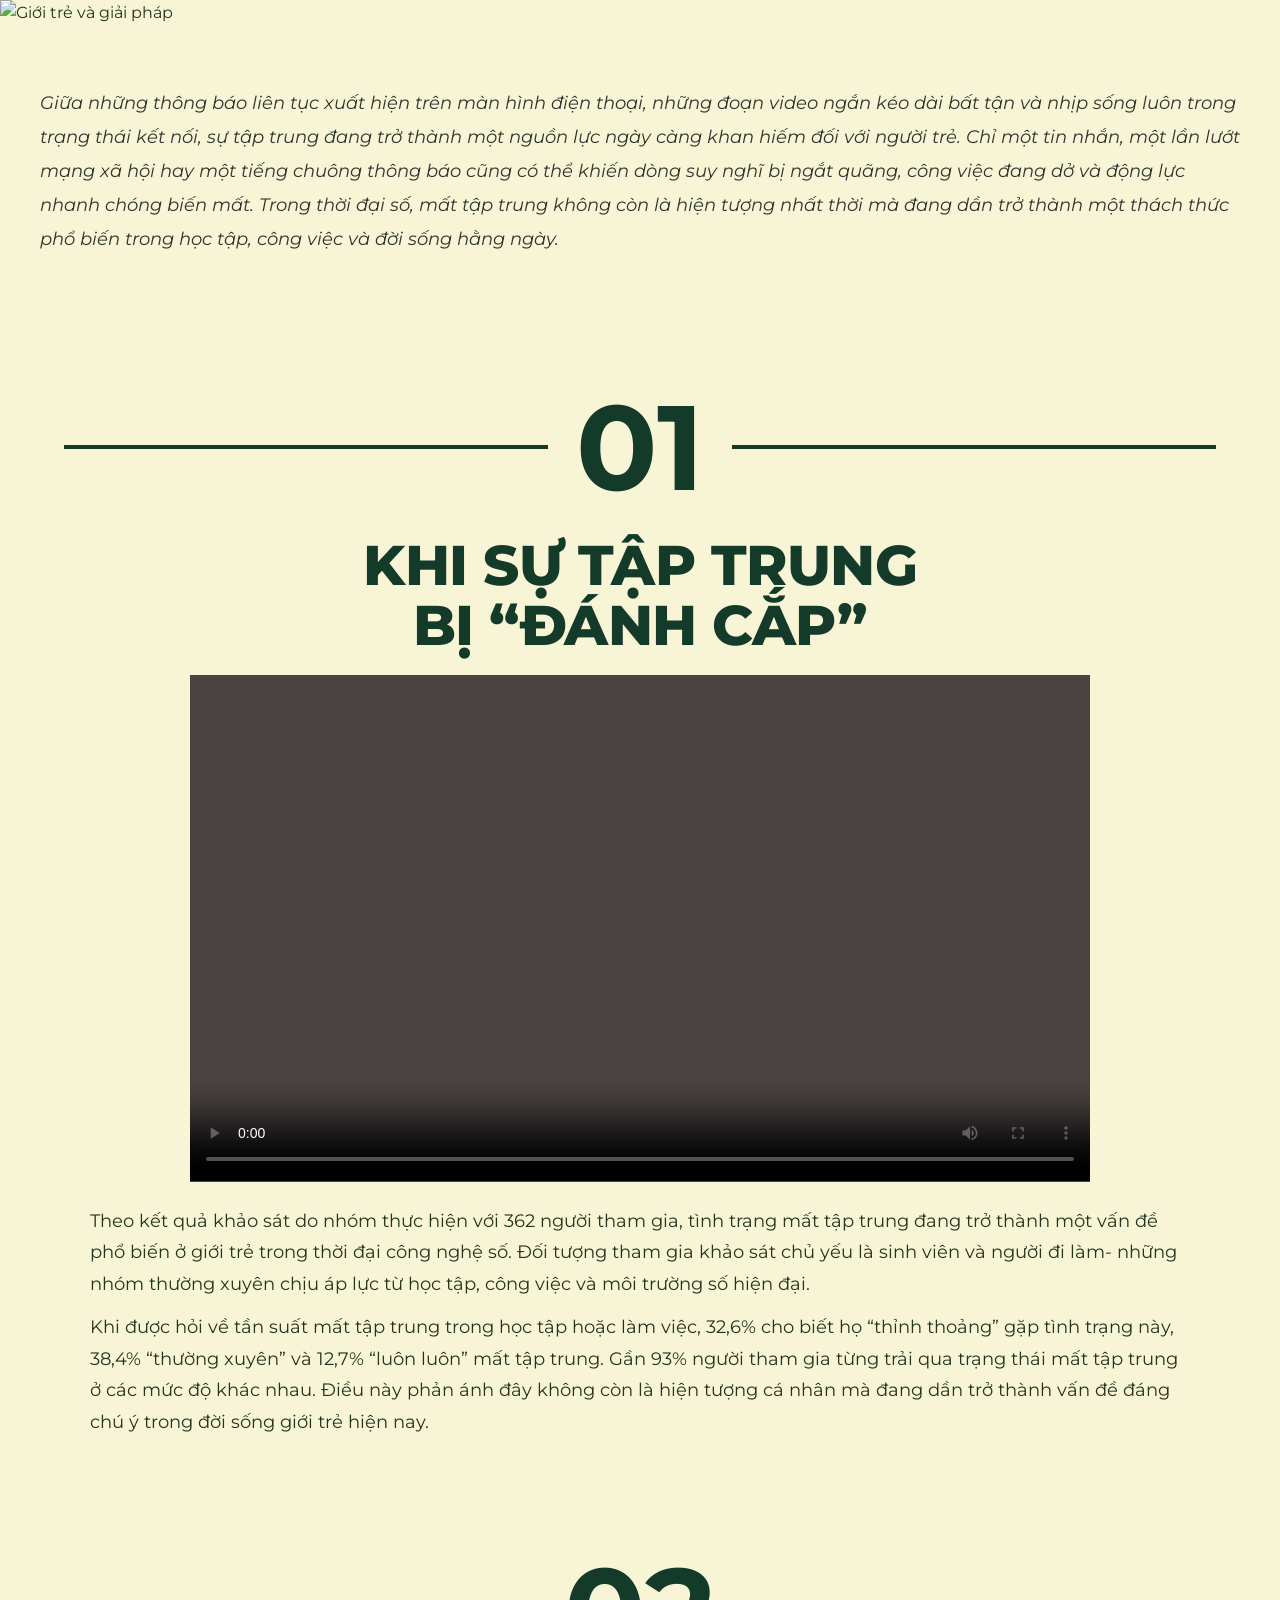
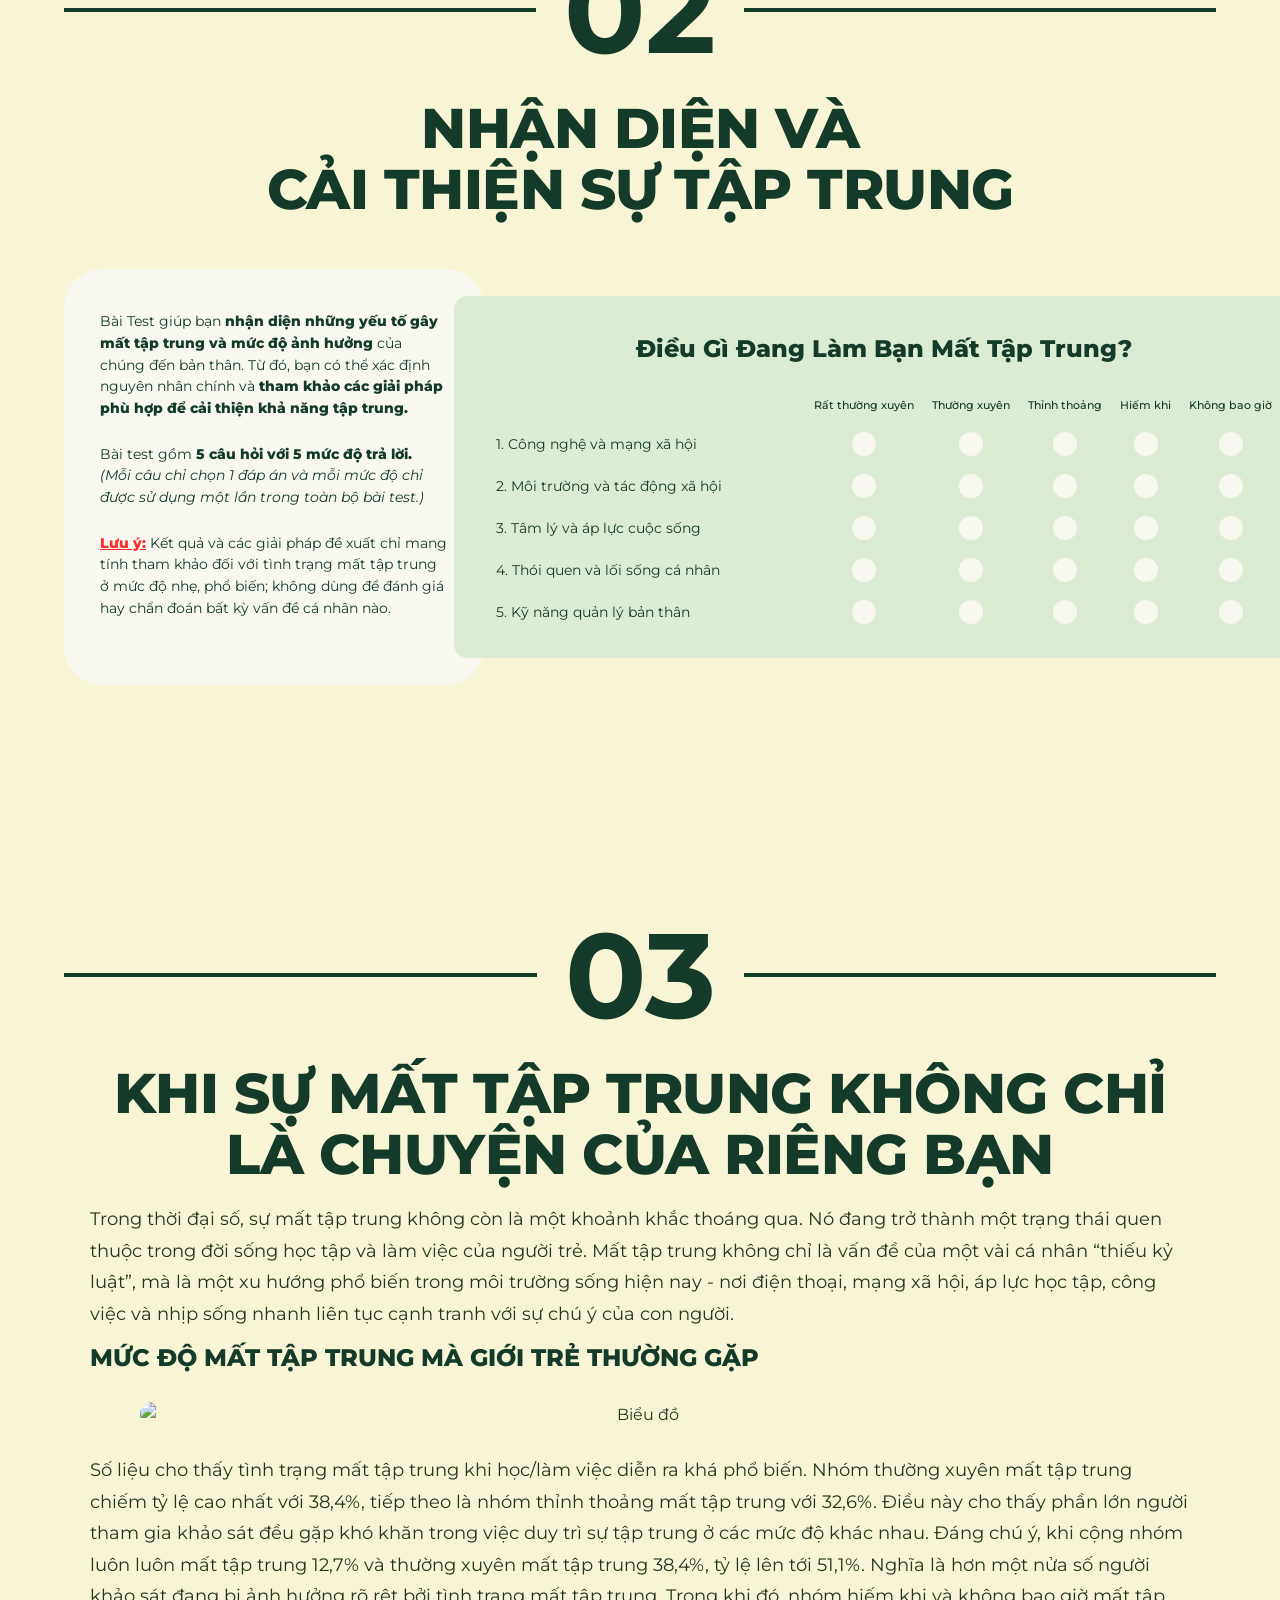
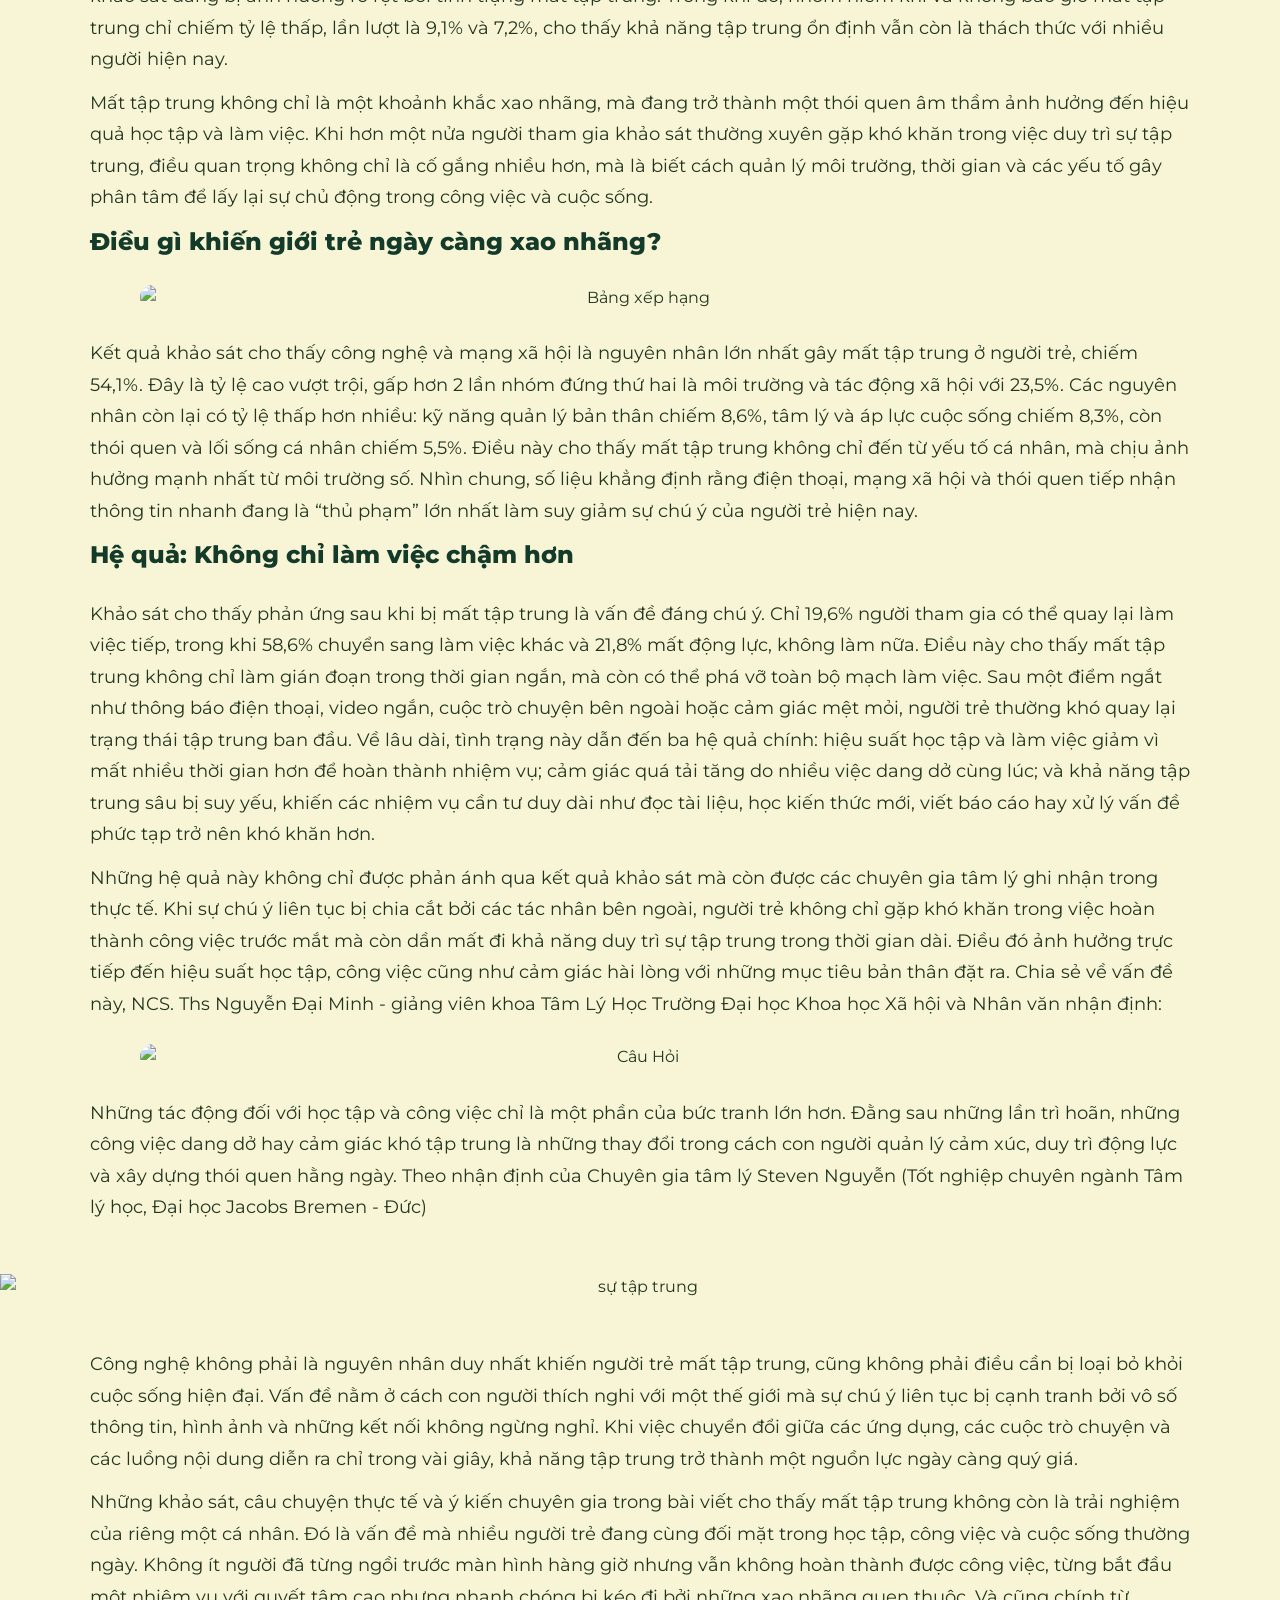
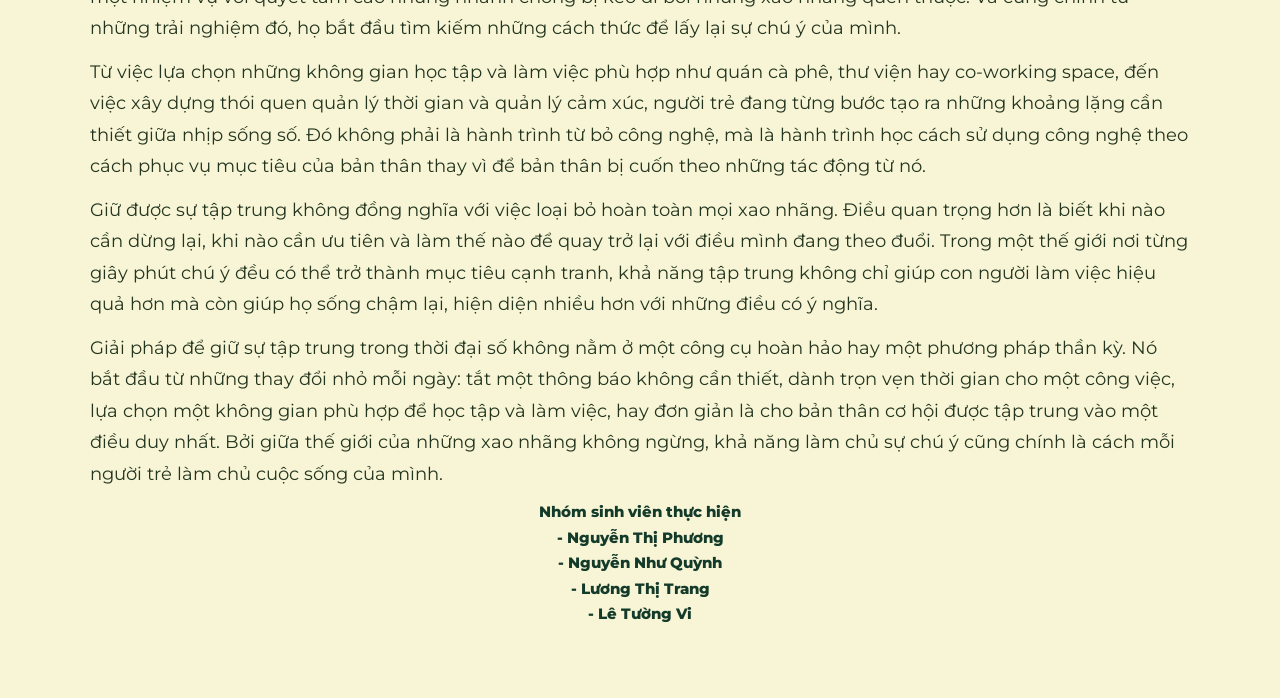
==== src/index.html @ 0516d436 "edit page" ====
<!DOCTYPE html>
<html lang="vi">

<head>
    <meta charset="UTF-8" />
    <meta name="viewport" content="width=device-width, initial-scale=1.0" />
    <link rel="stylesheet" href="./home.css" />
    <script src="./home.js" defer></script>

</head>

<body>

    <main class="home">

        <!-- Banner -->
        <section class="hero">
            <img src="https://res.cloudinary.com/dkmudlfal/image/upload/v1780996494/image_13_p1rx03.png"
                alt="Giới trẻ và giải pháp">
        </section>
        <section class="intro-text">
            <div class="intro-container">
                <p>
                    Giữa những thông báo liên tục xuất hiện trên màn hình điện thoại, những đoạn video ngắn kéo dài bất
                    tận
                    và nhịp sống luôn trong trạng thái kết nối, sự tập trung đang trở thành một nguồn lực ngày càng khan
                    hiếm đối với người trẻ. Chỉ một tin nhắn, một lần lướt mạng xã hội hay một tiếng chuông thông báo
                    cũng
                    có thể khiến dòng suy nghĩ bị ngắt quãng, công việc đang dở và động lực nhanh chóng biến mất. Trong
                    thời đại số, mất tập trung không còn là hiện tượng nhất thời mà đang dần trở thành một thách thức
                    phổ
                    biến trong học tập, công việc và đời sống hằng ngày.
                </p>
            </div>
        </section>
        <!-- Section 01 -->
        <section class="section">
            <div class="section-header">
                <span></span>
                <div class="section-number">01</div>
                <span></span>
            </div>
            <h2>KHI SỰ TẬP TRUNG <br>BỊ “ĐÁNH CẮP”</h2>

            <div class="video-box">
                <video controls poster="../assets/image/video-cover.png">
                    <source src="https://res.cloudinary.com/dkmudlfal/video/upload/0606_iixbk6.mp4" type="video/mp4">
                    Trình duyệt của bạn không hỗ trợ video.
                </video>
            </div>

            <p class="text">
                Theo kết quả khảo sát do nhóm thực hiện với 362 người tham gia, tình trạng mất tập trung đang trở thành
                một vấn đề phổ biến ở giới trẻ trong thời đại công nghệ số. Đối tượng tham gia khảo sát chủ yếu là sinh
                viên và người đi làm- những nhóm thường xuyên chịu áp lực từ học tập, công việc và môi trường số hiện
                đại.



            </p>

            <p class="text">
                Khi được hỏi về tần suất mất tập trung trong học tập hoặc làm việc, 32,6% cho biết họ “thỉnh thoảng” gặp
                tình trạng này, 38,4% “thường xuyên” và 12,7% “luôn luôn” mất tập trung. Gần 93% người tham gia từng
                trải qua trạng thái mất tập trung ở các mức độ khác nhau. Điều này phản ánh đây không còn là hiện tượng
                cá nhân mà đang dần trở thành vấn đề đáng chú ý trong đời sống giới trẻ hiện nay.
            </p>
        </section>

        <!-- Section 02 -->
        <section class="section section-test">
            <div class="section-header">
                <span></span>
                <div class="section-number">02</div>
                <span></span>
            </div>

            <h2>NHẬN DIỆN VÀ <br>CẢI THIỆN SỰ TẬP TRUNG</h2>

            <div class="test-wrap">
                <div class="test-info">
                    <div class="test-info-inner">
                        <p>
                            Bài Test giúp bạn <strong>nhận diện những yếu tố gây mất tập trung và mức độ ảnh
                                hưởng</strong>
                            của chúng đến bản thân. Từ đó, bạn có thể xác định nguyên nhân chính và
                            <strong>tham khảo các giải pháp phù hợp để cải thiện khả năng tập trung.</strong>
                        </p>

                        <p>
                            Bài test gồm <strong>5 câu hỏi với 5 mức độ trả lời.</strong><br>
                            <em>(Mỗi câu chỉ chọn 1 đáp án và mỗi mức độ chỉ được sử dụng một lần trong toàn bộ bài
                                test.)</em>
                        </p>

                        <p class="note-text">
                            <strong>Lưu ý:</strong> Kết quả và các giải pháp đề xuất chỉ mang tính tham khảo đối với
                            tình trạng mất tập trung ở mức độ nhẹ, phổ biến; không dùng để đánh giá hay chẩn đoán bất kỳ
                            vấn đề cá nhân nào.
                        </p>
                    </div>
                </div>

                <div class="test-form">
                    <h3>Điều Gì Đang Làm Bạn Mất Tập Trung?</h3>

                    <div class="survey-grid">
                        <div></div>

                        <div>Rất thường xuyên</div>
                        <div>Thường xuyên</div>
                        <div>Thỉnh thoảng</div>
                        <div>Hiếm khi</div>
                        <div>Không bao giờ</div>

                        <!-- 1 -->
                        <div class="question">1. Công nghệ và mạng xã hội</div>
                        <label><input type="radio" name="q1" value="very" data-factor="tech"></label>
                        <label><input type="radio" name="q1" value="often" data-factor="tech"></label>
                        <label><input type="radio" name="q1" value="sometimes" data-factor="tech"></label>
                        <label><input type="radio" name="q1" value="rarely" data-factor="tech"></label>
                        <label><input type="radio" name="q1" value="never" data-factor="tech"></label>

                        <!-- 2 -->
                        <div class="question">2. Môi trường và tác động xã hội</div>
                        <label><input type="radio" name="q2" value="very" data-factor="social"></label>
                        <label><input type="radio" name="q2" value="often" data-factor="social"></label>
                        <label><input type="radio" name="q2" value="sometimes" data-factor="social"></label>
                        <label><input type="radio" name="q2" value="rarely" data-factor="social"></label>
                        <label><input type="radio" name="q2" value="never" data-factor="social"></label>

                        <!-- 3 -->
                        <div class="question">3. Tâm lý và áp lực cuộc sống</div>
                        <label><input type="radio" name="q3" value="very" data-factor="pressure"></label>
                        <label><input type="radio" name="q3" value="often" data-factor="pressure"></label>
                        <label><input type="radio" name="q3" value="sometimes" data-factor="pressure"></label>
                        <label><input type="radio" name="q3" value="rarely" data-factor="pressure"></label>
                        <label><input type="radio" name="q3" value="never" data-factor="pressure"></label>

                        <!-- 4 -->
                        <div class="question">4. Thói quen và lối sống cá nhân</div>
                        <label><input type="radio" name="q4" value="very" data-factor="habit"></label>
                        <label><input type="radio" name="q4" value="often" data-factor="habit"></label>
                        <label><input type="radio" name="q4" value="sometimes" data-factor="habit"></label>
                        <label><input type="radio" name="q4" value="rarely" data-factor="habit"></label>
                        <label><input type="radio" name="q4" value="never" data-factor="habit"></label>

                        <!-- 5 -->
                        <div class="question">5. Kỹ năng quản lý bản thân</div>
                        <label><input type="radio" name="q5" value="very" data-factor="skill"></label>
                        <label><input type="radio" name="q5" value="often" data-factor="skill"></label>
                        <label><input type="radio" name="q5" value="sometimes" data-factor="skill"></label>
                        <label><input type="radio" name="q5" value="rarely" data-factor="skill"></label>
                        <label><input type="radio" name="q5" value="never" data-factor="skill"></label>
                    </div>
                </div>
            </div>

            <!-- KẾT QUẢ PHẢI NẰM NGOÀI test-wrap -->
            <div id="survey-result" class="survey-result">

                <div id="result-list"></div>

                <button id="show-solution-btn" class="solution-btn">
                    Xem giải pháp phù hợp
                </button>

            </div>
            <div id="solution-content" class="solution-content"></div>
            <div class="audio-card"></div>
        </section>

        <!-- Section 03 -->
        <section class="section">
            <div class="section-header">
                <span></span>
                <div class="section-number">03</div>
                <span></span>
            </div>

            <h2>KHI SỰ MẤT TẬP TRUNG KHÔNG CHỈ LÀ CHUYỆN CỦA RIÊNG BẠN</h2>
            <p class="text">
                Trong thời đại số, sự mất tập trung không còn là một khoảnh khắc thoáng qua. Nó đang trở thành một trạng
                thái quen thuộc trong đời sống học tập và làm việc của người trẻ.
                Mất tập trung không chỉ là vấn đề của một vài cá nhân “thiếu kỷ luật”, mà là một xu hướng phổ biến trong
                môi trường sống hiện nay - nơi điện thoại, mạng xã hội, áp lực học tập, công việc và nhịp sống nhanh
                liên tục cạnh tranh với sự chú ý của con người.

            </p>
            <h3 class="sub-title">
                MỨC ĐỘ MẤT TẬP TRUNG MÀ GIỚI TRẺ THƯỜNG GẶP
            </h3>
            <img class="content-img"
                src="https://res.cloudinary.com/dkmudlfal/image/upload/v1780996762/ChatGPT_Image_Jun_7_2026_11_33_10_PM_1_ej50fa.png"
                alt="Biểu đồ">

            <p class="text">
                Số liệu cho thấy tình trạng mất tập trung khi học/làm việc diễn ra khá phổ biến. Nhóm thường xuyên mất
                tập trung chiếm tỷ lệ cao nhất với 38,4%, tiếp theo là nhóm thỉnh thoảng mất tập trung với 32,6%. Điều
                này cho thấy phần lớn người tham gia khảo sát đều gặp khó khăn trong việc duy trì sự tập trung ở các mức
                độ khác nhau.
                Đáng chú ý, khi cộng nhóm luôn luôn mất tập trung 12,7% và thường xuyên mất tập trung 38,4%, tỷ lệ lên
                tới 51,1%. Nghĩa là hơn một nửa số người khảo sát đang bị ảnh hưởng rõ rệt bởi tình trạng mất tập trung.
                Trong khi đó, nhóm hiếm khi và không bao giờ mất tập trung chỉ chiếm tỷ lệ thấp, lần lượt là 9,1% và
                7,2%, cho thấy khả năng tập trung ổn định vẫn còn là thách thức với nhiều người hiện nay.
            </p>
            <p class="text">
                Mất tập trung không chỉ là một khoảnh khắc xao nhãng, mà đang trở thành một thói quen âm thầm ảnh hưởng
                đến hiệu quả học tập và làm việc. Khi hơn một nửa người tham gia khảo sát thường xuyên gặp khó khăn
                trong việc duy trì sự tập trung, điều quan trọng không chỉ là cố gắng nhiều hơn, mà là biết cách quản lý
                môi trường, thời gian và các yếu tố gây phân tâm để lấy lại sự chủ động trong công việc và cuộc sống.
            </p>
            <h3 class="sub-title">
                Điều gì khiến giới trẻ ngày càng xao nhãng?
            </h3>
            <img class="content-img"
                src="https://res.cloudinary.com/dkmudlfal/image/upload/v1780996710/ChatGPT_Image_Jun_7_2026_06_25_33_PM_1_gejcpe.png"
                alt="Bảng xếp hạng">

            <p class="text">
                Kết quả khảo sát cho thấy công nghệ và mạng xã hội là nguyên nhân lớn nhất gây mất tập trung ở người
                trẻ, chiếm 54,1%. Đây là tỷ lệ cao vượt trội, gấp hơn 2 lần nhóm đứng thứ hai là môi trường và tác động
                xã hội với 23,5%. Các nguyên nhân còn lại có tỷ lệ thấp hơn nhiều: kỹ năng quản lý bản thân chiếm 8,6%,
                tâm lý và áp lực cuộc sống chiếm 8,3%, còn thói quen và lối sống cá nhân chiếm 5,5%. Điều này cho thấy
                mất tập trung không chỉ đến từ yếu tố cá nhân, mà chịu ảnh hưởng mạnh nhất từ môi trường số.

                Nhìn chung, số liệu khẳng định rằng điện thoại, mạng xã hội và thói quen tiếp nhận thông tin nhanh đang
                là “thủ phạm” lớn nhất làm suy giảm sự chú ý của người trẻ hiện nay.
            </p>
            <h3 class="sub-title">
                Hệ quả: Không chỉ làm việc chậm hơn
            </h3>
            <p class="text">
                Khảo sát cho thấy phản ứng sau khi bị mất tập trung là vấn đề đáng chú ý. Chỉ 19,6% người tham gia có
                thể quay lại làm việc tiếp, trong khi 58,6% chuyển sang làm việc khác và 21,8% mất động lực, không làm
                nữa.
                Điều này cho thấy mất tập trung không chỉ làm gián đoạn trong thời gian ngắn, mà còn có thể phá vỡ toàn
                bộ mạch làm việc. Sau một điểm ngắt như thông báo điện thoại, video ngắn, cuộc trò chuyện bên ngoài hoặc
                cảm giác mệt mỏi, người trẻ thường khó quay lại trạng thái tập trung ban đầu.

                Về lâu dài, tình trạng này dẫn đến ba hệ quả chính: hiệu suất học tập và làm việc giảm vì mất nhiều thời
                gian hơn để hoàn thành nhiệm vụ; cảm giác quá tải tăng do nhiều việc dang dở cùng lúc; và khả năng tập
                trung sâu bị suy yếu, khiến các nhiệm vụ cần tư duy dài như đọc tài liệu, học kiến thức mới, viết báo
                cáo hay xử lý vấn đề phức tạp trở nên khó khăn hơn.
            </p>
            <p class="text">
                Những hệ quả này không chỉ được phản ánh qua kết quả khảo sát mà còn được các chuyên gia tâm lý ghi nhận
                trong thực tế. Khi sự chú ý liên tục bị chia cắt bởi các tác nhân bên ngoài, người trẻ không chỉ gặp khó
                khăn trong việc hoàn thành công việc trước mắt mà còn dần mất đi khả năng duy trì sự tập trung trong
                thời gian dài. Điều đó ảnh hưởng trực tiếp đến hiệu suất học tập, công việc cũng như cảm giác hài lòng
                với những mục tiêu bản thân đặt ra. Chia sẻ về vấn đề này, NCS. Ths Nguyễn Đại Minh - giảng viên khoa
                Tâm Lý Học Trường Đại học Khoa học Xã hội và Nhân văn nhận định:
            </p>
            <img class="content-img"
                src="https://res.cloudinary.com/dkmudlfal/image/upload/v1781256170/mega_1_-Photoroom_1_gyzirg.png"
                alt="Câu Hỏi">
            <p class="text">
                Những tác động đối với học tập và công việc chỉ là một phần của bức tranh lớn hơn. Đằng sau những lần
                trì hoãn, những công việc dang dở hay cảm giác khó tập trung là những thay đổi trong cách con người quản
                lý cảm xúc, duy trì động lực và xây dựng thói quen hằng ngày. Theo nhận định của Chuyên gia tâm lý
                Steven Nguyễn (Tốt nghiệp chuyên ngành Tâm lý học, Đại học Jacobs Bremen - Đức)
            </p>
            <img class="focus-image"
                src="https://res.cloudinary.com/dkmudlfal/image/upload/v1781256319/mega_1_ciphwe.png"
                alt="sự tập trung">



            <p class="text">
                Công nghệ không phải là nguyên nhân duy nhất khiến người trẻ mất tập trung, cũng không phải điều cần
                bị loại bỏ khỏi cuộc sống hiện đại. Vấn đề nằm ở cách con người thích nghi với một thế giới mà sự
                chú ý liên tục bị cạnh tranh bởi vô số thông tin, hình ảnh và những kết nối không ngừng nghỉ. Khi
                việc chuyển đổi giữa các ứng dụng, các cuộc trò chuyện và các luồng nội dung diễn ra chỉ trong vài
                giây, khả năng tập trung trở thành một nguồn lực ngày càng quý giá.

            </p>
            <p class="text">


                Những khảo sát, câu chuyện thực tế và ý kiến chuyên gia trong bài viết cho thấy mất tập trung không
                còn là trải nghiệm của riêng một cá nhân. Đó là vấn đề mà nhiều người trẻ đang cùng đối mặt trong
                học tập, công việc và cuộc sống thường ngày. Không ít người đã từng ngồi trước màn hình hàng giờ
                nhưng vẫn không hoàn thành được công việc, từng bắt đầu một nhiệm vụ với quyết tâm cao nhưng nhanh
                chóng bị kéo đi bởi những xao nhãng quen thuộc. Và cũng chính từ những trải nghiệm đó, họ bắt đầu
                tìm kiếm những cách thức để lấy lại sự chú ý của mình.


            </p>
            <p class="text">

                Từ việc lựa chọn những không gian học tập và làm việc phù hợp như quán cà phê, thư viện hay
                co-working space, đến việc xây dựng thói quen quản lý thời gian và quản lý cảm xúc, người trẻ đang
                từng bước tạo ra những khoảng lặng cần thiết giữa nhịp sống số. Đó không phải là hành trình từ bỏ
                công nghệ, mà là hành trình học cách sử dụng công nghệ theo cách phục vụ mục tiêu của bản thân thay
                vì để bản thân bị cuốn theo những tác động từ nó.


            </p>
            <p class="text">

                Giữ được sự tập trung không đồng nghĩa với việc loại bỏ hoàn toàn mọi xao nhãng. Điều quan trọng hơn
                là biết khi nào cần dừng lại, khi nào cần ưu tiên và làm thế nào để quay trở lại với điều mình đang
                theo đuổi. Trong một thế giới nơi từng giây phút chú ý đều có thể trở thành mục tiêu cạnh tranh, khả
                năng tập trung không chỉ giúp con người làm việc hiệu quả hơn mà còn giúp họ sống chậm lại, hiện
                diện nhiều hơn với những điều có ý nghĩa.

            </p>
            <p class="text">

                Giải pháp để giữ sự tập trung trong thời đại số không nằm ở một công cụ hoàn hảo hay một phương pháp
                thần kỳ. Nó bắt đầu từ những thay đổi nhỏ mỗi ngày: tắt một thông báo không cần thiết, dành trọn vẹn
                thời gian cho một công việc, lựa chọn một không gian phù hợp để học tập và làm việc, hay đơn giản là
                cho bản thân cơ hội được tập trung vào một điều duy nhất. Bởi giữa thế giới của những xao nhãng
                không ngừng, khả năng làm chủ sự chú ý cũng chính là cách mỗi người trẻ làm chủ cuộc sống của mình.

            </p>
            <div class="author-info">
                <p>
                    Nhóm sinh viên thực hiện
                </p>
                <p>
                    - Nguyễn Thị Phương
                </p>
                <p>
                    - Nguyễn Như Quỳnh
                </p>
                <p>
                    - Lương Thị Trang

                </p>
                <p>
                    - Lê Tường Vi
                </p>
            </div>



        </section>

    </main>

</body>


</html>
---- src/home.css ----
@import url('https://fonts.googleapis.com/css2?family=Montserrat:wght@100;200;300;400;500;600;700;800;900&display=swap');

* {
    margin: 0;
    padding: 0;
    box-sizing: border-box;
    font-family: 'Montserrat', sans-serif;
}

html,
body {
    overflow-x: hidden;
}

img {
    width: 100%;
    display: block;
}

body {
    background: #F5F5F5;
    color: #24351f;
    line-height: 1.6;
}

.home {
    width: 100%;
    min-height: 100vh;
    margin: 0 auto;
    background: #f7f5d6;
}

/* INTRO TEXT */
.intro-text {
    padding: 60px 20px 80px;
}

.intro-container {
    max-width: 1200px;
    margin: 0 auto;
}

.intro-container p {
    font-size: 18px;
    line-height: 1.9;
    font-style: italic;
    font-weight: 400;
    color: #2f352f;
    text-align: left;
}

/* HERO */
.hero,
.hero img {
    width: 100%;
}

.hero img {
    height: auto;
    object-fit: contain;
}

/* SECTION */
.section {
    width: 100%;
    padding: 32px 20px;
    text-align: center;
}

.section-header {
    display: flex;
    align-items: center;
    gap: 16px;
    margin-bottom: 24px;
}

.section-header span {
    flex: 1;
    height: 3px;
    background: #143A2A;
}

.section-number {
    flex-shrink: 0;
    font-size: 80px;
    line-height: 1;
    font-weight: 700;
    color: #143A2A;
}

.section h2 {
    font-size: 36px;
    line-height: 1.15;
    font-weight: 800;
    text-transform: uppercase;
    margin-bottom: 18px;
    color: #143A2A;
}

/* SUB TITLE */
.sub-title {
    max-width: 1100px;
    margin: 0 auto 22px;
    font-size: 40px;
    font-weight: 800;
    line-height: 1.3;
    color: #143A2A;
    text-align: left;
}

.image-placeholder {
    width: 100%;
    height: 220px;
    background: #4a4343;
    margin: 0 auto 20px;
}

.text {
    font-size: 15px;
    line-height: 1.75;
    text-align: left;
    margin-bottom: 12px;
}

.content-img {
    width: 100%;
    max-width: 1000px;
    margin: 24px auto 28px;
    display: block;
    border-radius: 16px;
}

/* VIDEO */
.video-box {
    width: 100%;
    max-width: 900px;
    margin: 0 auto 24px;
    background: #4a4343;
}

.video-box video {
    width: 100%;
    aspect-ratio: 16 / 9;
    object-fit: cover;
    display: block;
}
.video-cafe {
    width: 100%;
    max-width: 900px;
    margin: 0 auto 24px;
    background: #4a4343;
}

.video-cafe video {
    width: 100%;
    aspect-ratio: 16 / 9;
    object-fit: cover;
    display: block;
}

/* FOCUS IMAGE */
.focus-image {
    display: block;
    width: 100%;
    height: auto;
    border-radius: 0;
}

/* TEST SECTION */
.section-test {
    overflow: hidden;
}

.test-wrap {
    max-width: 1280px;
    margin: 50px auto 0;
    display: grid;
    grid-template-columns: 420px 1fr;
    gap: 0;
    align-items: center;
}

.test-info {
    min-height: 390px;
    background: #f8f8f1;
    border-radius: 38px;
    padding: 42px 36px;
    text-align: left;
    position: relative;
    z-index: 1;
}

.test-info-inner {
    width: 100%;
}

.test-info p {
    font-size: 14px;
    line-height: 1.55;
    margin-bottom: 24px;
    color: #143A2A;
}

.test-info strong {
    font-weight: 800;
}

.test-info em {
    font-style: italic;
}

.note-text strong {
    color: #ff2b2b;
    text-decoration: underline;
}

.test-form {
    min-height: 330px;
    background: #dcebd4;
    border-radius: 14px;
    padding: 34px 42px;
    color: #143A2A;
    margin-left: -30px;
    position: relative;
    z-index: 2;
}

.test-form h3 {
    font-size: 24px;
    font-weight: 800;
    text-align: center;
    margin-bottom: 28px;
    color: #143A2A;
}

.survey-grid {
    display: grid;
    grid-template-columns: 300px repeat(5, 1fr);
    column-gap: 18px;
    row-gap: 18px;
    align-items: center;
}

.survey-grid>div:not(.question) {
    text-align: center;
    font-size: 11px;
    font-weight: 500;
    white-space: nowrap;
    color: #143A2A;
}

.survey-grid .question {
    font-size: 14px;
    text-align: left;
    white-space: nowrap;
    color: #143A2A;
}

.survey-grid label {
    display: flex;
    justify-content: center;
    align-items: center;
}

.survey-grid input[type="radio"] {
    appearance: none;
    width: 24px;
    height: 24px;
    border-radius: 50%;
    background: #f8f8f1;
    border: 2px solid #f8f8f1;
    cursor: pointer;
}

.survey-grid input[type="radio"]:checked {
    background: #143A2A;
    border-color: #143A2A;
    box-shadow: inset 0 0 0 6px #f8f8f1;
}

.survey-table {
    display: none;
}
/* kết quả - giải pháp */

.survey-result {
    display: none;
    max-width: 1100px;
    margin: 30px auto 0;

    /* background: #f8f8f1; */
    border-radius: 22px;

    padding: 28px 34px;
    padding-bottom: 120px; /* chừa chỗ cho nút (tăng để phù hợp kích thước mới) */

    position: relative;

    color: #143A2A;
    text-align: left;
}

#result-list {
    display: flex;
    flex-direction: column;
    gap: 12px;
}

.result-item {
    padding: 16px 20px;

    background: #ffffff;
    border-left: 5px solid #143A2A;

    border-radius: 12px;

    font-size: 18px;
    line-height: 1.8;
    color: #143A2A;
}

.solution-btn {
    display: none;

    position: absolute;
    left: 50%;
    bottom: 24px;
    transform: translateX(-50%);

    padding: 18px 36px;

    background: #143A2A;
    color: #fff;

    border: none;
    border-radius: 999px;

    font-size: 25px;
    font-weight: 800;

    cursor: pointer;
    transition: all 0.18s ease;
}

.solution-btn:hover {
    background: #1d4d38;
    transform: translateX(-50%) translateY(-2px);
}

.method-options {
    margin-top: 40px;
    padding-top: 24px;
    border-top: 1px dashed rgba(20, 58, 42, 0.25);
}

.method-options h4 {
    margin-bottom: 18px;
    font-size: 20px;
    font-weight: 800;
    color: #143A2A;
}

.method-options-list {
    display: flex;
    flex-wrap: wrap;
    gap: 12px;
}

.method-option-btn {
    padding: 12px 24px;
    border: 2px solid #143A2A;
    background: #fff;
    color: #143A2A;
    border-radius: 999px;
    font-size: 14px;
    font-weight: 700;
    cursor: pointer;
    transition: all 0.2s ease;
}

.method-option-btn:hover {
    background: #143A2A;
    color: #fff;
    transform: translateY(-2px);
}

/* Nút xem phương pháp khác */
.more-solutions-btn,
.back-solution-btn {
    display: block;
    margin-top: 32px;
    margin-left: auto;
    margin-right: auto;
    padding: 14px 28px;
    background: #143A2A;
    color: #fff;
    border: none;
    border-radius: 999px;
    font-size: 15px;
    font-weight: 700;
    cursor: pointer;
    transition: all 0.2s ease;
}

.more-solutions-btn:hover,
.back-solution-btn:hover {
    background: #1d4d38;
    transform: translateY(-2px);
}

.method-options {
    margin-top: 40px;
    text-align: center;
}

.method-options h4 {
    margin-bottom: 22px;
    font-size: 20px;
    font-weight: 800;
    color: #143A2A;
}

.method-options-list {
    display: flex;
    flex-wrap: wrap;
    justify-content: center;
    gap: 14px;
}

.method-option-btn {
    padding: 12px 24px;
    background: #fff;
    color: #143A2A;
    border: 2px solid #143A2A;
    border-radius: 999px;
    font-size: 15px;
    font-weight: 700;
    cursor: pointer;
    transition: all 0.2s ease;
}

.method-option-btn:hover {
    background: #143A2A;
    color: #fff;
    transform: translateY(-2px);
}

/* css giải pháp */
/* GIẢI PHÁP */

.solution-content {
    display: none;

    max-width: 1100px;
    margin: 24px auto 0;

    padding: 34px;

    /* background: #dcebd4; */
    border-radius: 24px;

    text-align: left;
    color: #143A2A;

    /* box-shadow: 0 8px 20px rgba(0,0,0,.08); */
}

.solution-content.show {
    display: block;
}

.solution-content h3 {
    font-size: 30px;
    font-weight: 800;
    line-height: 1.3;
    margin-bottom: 24px;
    color: #143A2A;
}

.solution-content p {
    font-size: 18px;
    line-height: 1.9;
    margin-bottom: 20px;
}

.solution-content blockquote {
    margin-top: 24px;
    padding: 24px 28px;

    background: #f8f8f1;
    border-left: 6px solid #143A2A;
    border-radius: 14px;

    font-size: 18px;
    line-height: 1.9;
    font-style: italic;
}

.solution-content strong {
    font-weight: 800;
}
/* audio card */
.audio-card {
    max-width: 520px;
    margin: 30px auto;
    padding: 40px 24px 30px;

    background: #f7f5d6;
    border-radius: 12px;

    position: relative;
    display: flex;
    align-items: center;
    justify-content: center;
    gap: 16px;

    cursor: pointer;
    transition: 0.3s;
}

.audio-card:hover {
    transform: translateY(-3px);
}

.audio-card audio {
    display: none;
}

.audio-toggle-btn {
    width: 44px;
    height: 44px;
    border-radius: 50%;
    border: none;
    background: #000;
    color: #fff;
    display: flex;
    align-items: center;
    justify-content: center;
    cursor: pointer;
    font-size: 16px;
    line-height: 1;
    padding: 0;
}

.audio-toggle-btn:hover {
    opacity: 0.9;
}

.audio-toggle-btn:focus {
    outline: 2px solid rgba(0,0,0,0.15);
}
.tile-void {
    text-align: center;
    font-size: 18px;
}

.audio-wave {
    height: 90px;

    display: flex;
    justify-content: center;
    align-items: center;
    gap: 8px;

    margin-bottom: 22px;
}

.audio-wave span {
    width: 7px;
    background: #000;
    border-radius: 999px;
    display: block;
    transform-origin: center;
}

.audio-wave span:nth-child(1) { height: 30px; }
.audio-wave span:nth-child(2) { height: 55px; }
.audio-wave span:nth-child(3) { height: 80px; }
.audio-wave span:nth-child(4) { height: 45px; }
.audio-wave span:nth-child(5) { height: 70px; }
.audio-wave span:nth-child(6) { height: 35px; }
.audio-wave span:nth-child(7) { height: 75px; }
.audio-wave span:nth-child(8) { height: 48px; }
.audio-wave span:nth-child(9) { height: 62px; }
.audio-wave span:nth-child(10) { height: 38px; }

.audio-card p {
    font-size: 22px;
    line-height: 1.35;
    font-weight: 800;
    color: #000;
    margin-bottom: 0;
}

.audio-card.playing .audio-wave span {
    animation: wave 0.8s infinite ease-in-out;
}

.audio-card.playing .audio-wave span:nth-child(2) { animation-delay: .1s; }
.audio-card.playing .audio-wave span:nth-child(3) { animation-delay: .2s; }
.audio-card.playing .audio-wave span:nth-child(4) { animation-delay: .3s; }
.audio-card.playing .audio-wave span:nth-child(5) { animation-delay: .4s; }
.audio-card.playing .audio-wave span:nth-child(6) { animation-delay: .5s; }
.audio-card.playing .audio-wave span:nth-child(7) { animation-delay: .4s; }
.audio-card.playing .audio-wave span:nth-child(8) { animation-delay: .3s; }
.audio-card.playing .audio-wave span:nth-child(9) { animation-delay: .2s; }
.audio-card.playing .audio-wave span:nth-child(10) { animation-delay: .1s; }

@keyframes wave {
    0%, 100% {
        transform: scaleY(.55);
    }

    50% {
        transform: scaleY(1.35);
    }
}

/* tile  */
.tile  {
    padding-top: 30px;
    text-align: center;
   margin-bottom: 30px;
   font-size: 30px;

}
.tile-img  {
    padding-top: 10px;
    text-align: center;
   margin-bottom: 20px;
   font-size: 18px;

}
.tile-img2  {
    padding-top: 60px;
  /* left: 50%; */
    transform: translateX(-30%);
    text-align: center;
   margin-bottom: 20px;
   font-size: 18px;

}

/* NOTE BOX */
.note-box {
    max-width: 1100px;
    margin: 50px auto;
    background: #cfe3c8;
    border-radius: 50px;
    padding: 50px 60px 50px 220px;
    position: relative;
    text-align: left;
}

.note-box::before {
    content: "";
    position: absolute;
    inset: 40px;
    border: 7px solid #000;
    border-radius: 80px;
    pointer-events: none;
}

.note-icon {
    position: absolute;
    left: 60px;
    top: 50%;
    transform: translateY(-50%);
    font-size: 180px;
    font-weight: 900;
    line-height: 1;
    color: #000;
    z-index: 2;
}

.note-content {
    position: relative;
    z-index: 2;
    font-size: 28px;
    line-height: 1.6;
    font-weight: 700;
    color: #000;
}
.solution-image {
    width: 100%;
    display: block;

    margin-top: 32px;
    margin-bottom: 32px;

    border-radius: 20px;

    box-shadow: 0 8px 24px rgba(0,0,0,.08);
}

/* QUOTE */
.quote-box {
    margin-top: 30px;
    display: grid;
    grid-template-columns: 1fr;
    gap: 20px;
    align-items: center;
    text-align: left;
}

.quote-box p {
    font-size: 14px;
}

.quote-box img {
    width: 100%;
    border-radius: 8px;
}
/* Không gian image */
.Space-image {
    width: 100%;
    display: block;
    margin: 24px auto;
    border-radius: 20px;
    box-shadow: 0 12px 30px rgba(0,0,0,.12);
}
.library-gallery{
    display:grid;
    grid-template-columns:1fr 1fr;
    gap:20px;
    padding-bottom: 70px;
}

.library-gallery img{
    width:100%;
    height:450px;
    object-fit:cover;
    border-radius:20px;
}
.library-column{
    padding-top: 70px;
    display:grid;
    grid-template-columns: 1fr 1.2fr;
    gap:24px;
    margin:30px 0;
}

.left-column{
    display:flex;
    flex-direction:column;
    gap:24px;
}

.left-column img{
    width:100%;
    height:240px;
    object-fit:cover;
    border-radius:20px;
    display:block;
}

.right-column img{
    width:100%;
    height:504px;
    object-fit:cover;
    border-radius:20px;
    display:block;
}
/* photo */
.library-photo-grid{
    display:grid;
    grid-template-columns:1fr 1fr;
    gap:24px;
    margin:40px 0;
}

.library-photo-grid img{
    width:100%;
    display:block;
    border-radius:20px;
}

.library-quote{
    /* display:flex; */
    flex-direction:column;
    justify-content:center;
    align-items:center;

    padding:30px;
    text-align:center;
}

.library-quote p{
    font-size:28px;
    font-weight:700;
    line-height:1.5;
    margin-bottom:20px;
    color:#000;
}

.library-quote span{
    font-size:22px;
    font-weight:700;
    color:#000;
}
/* meeeting */
.meeting-gallery{
    max-width: 1000px;
    margin: 40px auto;
}

.meeting-top{
    display: grid;
    grid-template-columns: 1fr 1fr;
    gap: 20px;
    margin-bottom: 20px;
}

.meeting-top img{
    width: 100%;
    height: 260px;
    object-fit: cover;
    border-radius: 12px;
}

.meeting-bottom img{
    width: 100%;
    height: 500px;
    object-fit: cover;
    border-radius: 12px;
}

/* 360 */
.momento360-grid {
    max-width: 1100px;
    margin: 36px auto;
    display: grid;
    grid-template-columns: 1fr;
    gap: 28px;
}

.momento360-item {
    width: 100%;
    aspect-ratio: 16 / 9;
    border-radius: 18px;
    overflow: hidden;
    background: #000;
    box-shadow: 0 10px 28px rgba(0,0,0,.12);
}

.momento360-item iframe {
    width: 100%;
    height: 100%;
    border: 0;
    display: block;
}
/* thiền */
/* THIỀN QUOTE */
.expert-quote-section {
    max-width: 860px;
    margin: 50px auto;
    padding: 14px;
    background: #F4EEB0;
}

.expert-quote-frame {
    padding: 18px;
    background: #F4EEB0;
    border: 1px solid rgba(255, 255, 255, .75);
}

.expert-quote-card {
    position: relative;
    background: #FFDE70;
    border-radius: 16px;
    padding: 42px 76px 36px;
    text-align: center;
}

.expert-quote-card p {
    font-size: 15px;
    line-height: 1.75;
    font-weight: 600;
    color: #000;
    margin: 0;
}

.quote-mark {
    position: absolute;
    font-size: 64px;
    font-weight: 900;
    line-height: 1;
    color: #000;
}

.quote-left {
    left: 18px;
    top: 22px;
}

.quote-right {
    right: 20px;
    bottom: 14px;
}

.quote-line {
    width: 260px;
    height: 3px;
    background: #000;
    margin: 18px auto 10px;
}

.quote-author {
    text-align: center;
    font-size: 15px;
    line-height: 1.7;
    font-weight: 800;
    font-style: italic;
    color: #000;
    margin: 0;
}

/* Author info block (credits) */
.author-info {
    text-align: center;
    color: #143A2A;
    margin: 12px 0 24px;
}

.author-info p {
    margin: 6px 0;
    font-weight: 800;
    font-size: 15px;
    line-height: 1.3;
}

.author-info .date {
    display: block;
    margin-top: 8px;
    font-weight: 600;
    font-size: 13px;
    color: #333;
}

/* Right-aligned variant for article credits */
.author-info.right {
    text-align: right;
    margin: 6px 0 24px 0;
    max-width: 360px;
    margin-left: auto;
}

.author-info.right p {
    margin: 6px 0;
}

@media (max-width: 767px) {
    .author-info.right {
        text-align: center;
        max-width: 100%;
        margin-left: 0;
    }
}
.video-meditation{
    width:100%;
    max-width:900px;
    margin:30px auto;
    aspect-ratio:16 / 9;
    border-radius:18px;
    overflow:hidden;
    background:#000;
}

.video-meditation iframe{
    width:100%;
    height:100%;
    border:0;
    display:block;
}


/* MOBILE */
@media (max-width: 767px) {
    .home {
        max-width: 430px;
    }

    .intro-text {
        padding: 40px 24px 50px;
    }

    .intro-container p {
        font-size: 15px;
        line-height: 1.8;
    }

    .section {
        padding: 36px 24px;
    }

    .section-header {
        gap: 14px;
        margin-bottom: 24px;
    }

    .section-header span {
        height: 2px;
    }

    .section-number {
        font-size: 64px;
    }

    .section h2 {
        font-size: 28px;
        line-height: 1.15;
    }

    .sub-title {
        font-size: 18px;
        margin-bottom: 20px;
    }

    .image-placeholder {
        height: 220px;
    }

    .content-img {
        max-width: 100%;
        margin: 20px auto;
        border-radius: 12px;
    }

    .video-box {
        max-width: 100%;
        margin-bottom: 20px;
    }

    .focus-image {
        width: 100%;
        max-width: 100%;
        margin: 24px auto;
    }

    .test-wrap {
        display: block;
        min-height: auto;
        margin-top: 36px;
    }

    .test-info {
        width: 100%;
        border-radius: 28px;
        padding: 28px;
        margin-bottom: 24px;
    }

    .test-info-inner {
        width: 100%;
    }

    .test-form {
        width: 100%;
        margin-left: 0;
        overflow-x: auto;
        padding: 24px;
    }

    .test-form h3 {
        font-size: 22px;
    }

    .survey-grid {
        min-width: 860px;
    }

    .note-box {
        padding: 140px 24px 30px;
        border-radius: 30px;
    }

    .note-box::before {
        inset: 20px;
        border-width: 4px;
    }

    .note-icon {
        left: 50%;
        top: 35px;
        transform: translateX(-50%);
        font-size: 100px;
    }

    .note-content {
        font-size: 18px;
        line-height: 1.5;
    }
     .solution-content {
        padding: 24px;
        border-radius: 18px;
    }

    .solution-content h3 {
        font-size: 22px;
        margin-bottom: 16px;
    }

    .solution-content p,
    .solution-content blockquote {
        font-size: 15px;
        line-height: 1.7;
    }

    .solution-content blockquote {
        padding: 18px;
    }

    .solution-btn {
        position: static;
        transform: none;
        width: 100%;
        max-width: 100%;
        margin: 24px auto 0;
        padding: 16px 20px;
        font-size: 20px;
    }

    /* photo */
    .library-photo-grid {
        grid-template-columns: 1fr;
        gap: 16px;
        margin: 24px 0;
    }

    .library-photo-grid img:nth-child(1),
    .library-photo-grid img:nth-child(2),
    .library-photo-grid img:nth-child(3) {
        height: auto;
    }

    .library-photo-grid img {
        width: 100%;
        border-radius: 14px;
    }

    .library-gallery {
        grid-template-columns: 1fr;
        gap: 18px;
    }

    .library-gallery img {
        height: auto;
    }

    .library-column {
        display: block;
        padding-top: 30px;
        grid-template-columns: 1fr;
        gap: 20px;
        margin: 24px 0;
    }

    .left-column img,
    .right-column img {
        height: auto;
    }

    .library-quote {
        height: auto;
        min-height: 180px;
        padding: 24px 16px;
    }

    .library-quote p {
        font-size: 20px;
        line-height: 1.5;
        margin-bottom: 12px;
    }

    .library-quote span {
        font-size: 16px;
    }


    /* meeeting */
    .meeting-top{
        grid-template-columns: 1fr;
    }

    .meeting-top img{
        height: 220px;
    }

    .meeting-bottom img{
        height: 300px;
    }

    /* 360 */
     .momento360-grid {
        gap: 18px;
        margin: 24px auto;
    }

    .momento360-item {
        border-radius: 12px;
    }
    /* thiền */
    .expert-quote-section{
        padding:20px;
    }

    .expert-quote-card{
        padding:30px 20px;
    }

    .expert-quote-card p{
        font-size:14px;
    }

    .quote-mark{
        font-size:42px;
    }

}

/* TABLET */
@media (min-width: 768px) and (max-width: 1023px) {
    .section {
        padding: 48px 70px;
    }

    .section-header {
        gap: 24px;
        margin-bottom: 30px;
    }

    .section-header span {
        height: 3px;
    }

    .section-number {
        font-size: 110px;
    }

    .section h2 {
        font-size: 48px;
        line-height: 1.12;
        margin-bottom: 18px;
    }

    .sub-title {
        font-size: 22px;
    }

    .image-placeholder {
        height: 420px;
    }

    .focus-image {
        width: 100%;
        max-width: 100%;
        margin: 36px auto;
    }

    .test-wrap {
    display: block;
    min-height: auto;
}

    .test-info {
        width: 100%;
        margin-bottom: 24px;
    }

    .test-info-inner {
        width: 100%;
    }

    .test-form {
        width: 100%;
        margin-left: 0;
        overflow-x: auto;
    }

    .survey-grid {
        min-width: 860px;
    }

    .note-box {
        padding: 150px 40px 40px;
    }

    .note-icon {
        left: 50%;
        top: 40px;
        transform: translateX(-50%);
        font-size: 110px;
    }

    .note-content {
        font-size: 22px;
    }
    /* thiền */
    
}

/* DESKTOP */
@media (min-width: 1024px) {
    .section {
        padding: 50px 5vw;
    }

    .section-header {
        gap: 28px;
        margin-bottom: 28px;
    }

    .section-header span {
        height: 4px;
    }

    .section-number {
        font-size: 120px;
    }

    .section h2 {
        font-size: 56px;
        line-height: 1.08;
        letter-spacing: -0.5px;
        max-width: 1100px;
        margin: 0 auto 20px;
    }

    .text {
        max-width: 1100px;
        margin-left: auto;
        margin-right: auto;
        font-size: 18px;
        margin-bottom: 12px;
    }

    .sub-title {
        max-width: 1100px;
        font-size: 24px;
        margin: 0 auto 28px;
    }

    .image-placeholder {
        max-width: 900px;
        height: 520px;
    }

    .video-box {
        max-width: 900px;
    }

    .quote-box {
        max-width: 1100px;
        margin-left: auto;
        margin-right: auto;
        grid-template-columns: 1fr 320px;
        gap: 40px;
    }

     .focus-image2 {
        /* width: 100vw; */
        /* max-width: none; */
        height: auto;

        margin-top: 50px;
        /* margin-bottom: 50px; */

        /* margin-left: calc(50% - 50vw); */
        margin-right: calc(50% - 50vw);

        border-radius: 0;
    }
     .focus-image {
        width: 100vw;
        max-width: none;
        height: auto;

        margin-top: 50px;
        margin-bottom: 50px;

        margin-left: calc(50% - 50vw);
        margin-right: calc(50% - 50vw);

        border-radius: 0;
    }
    .section:has(.focus-image) {
    overflow: visible;
}
}
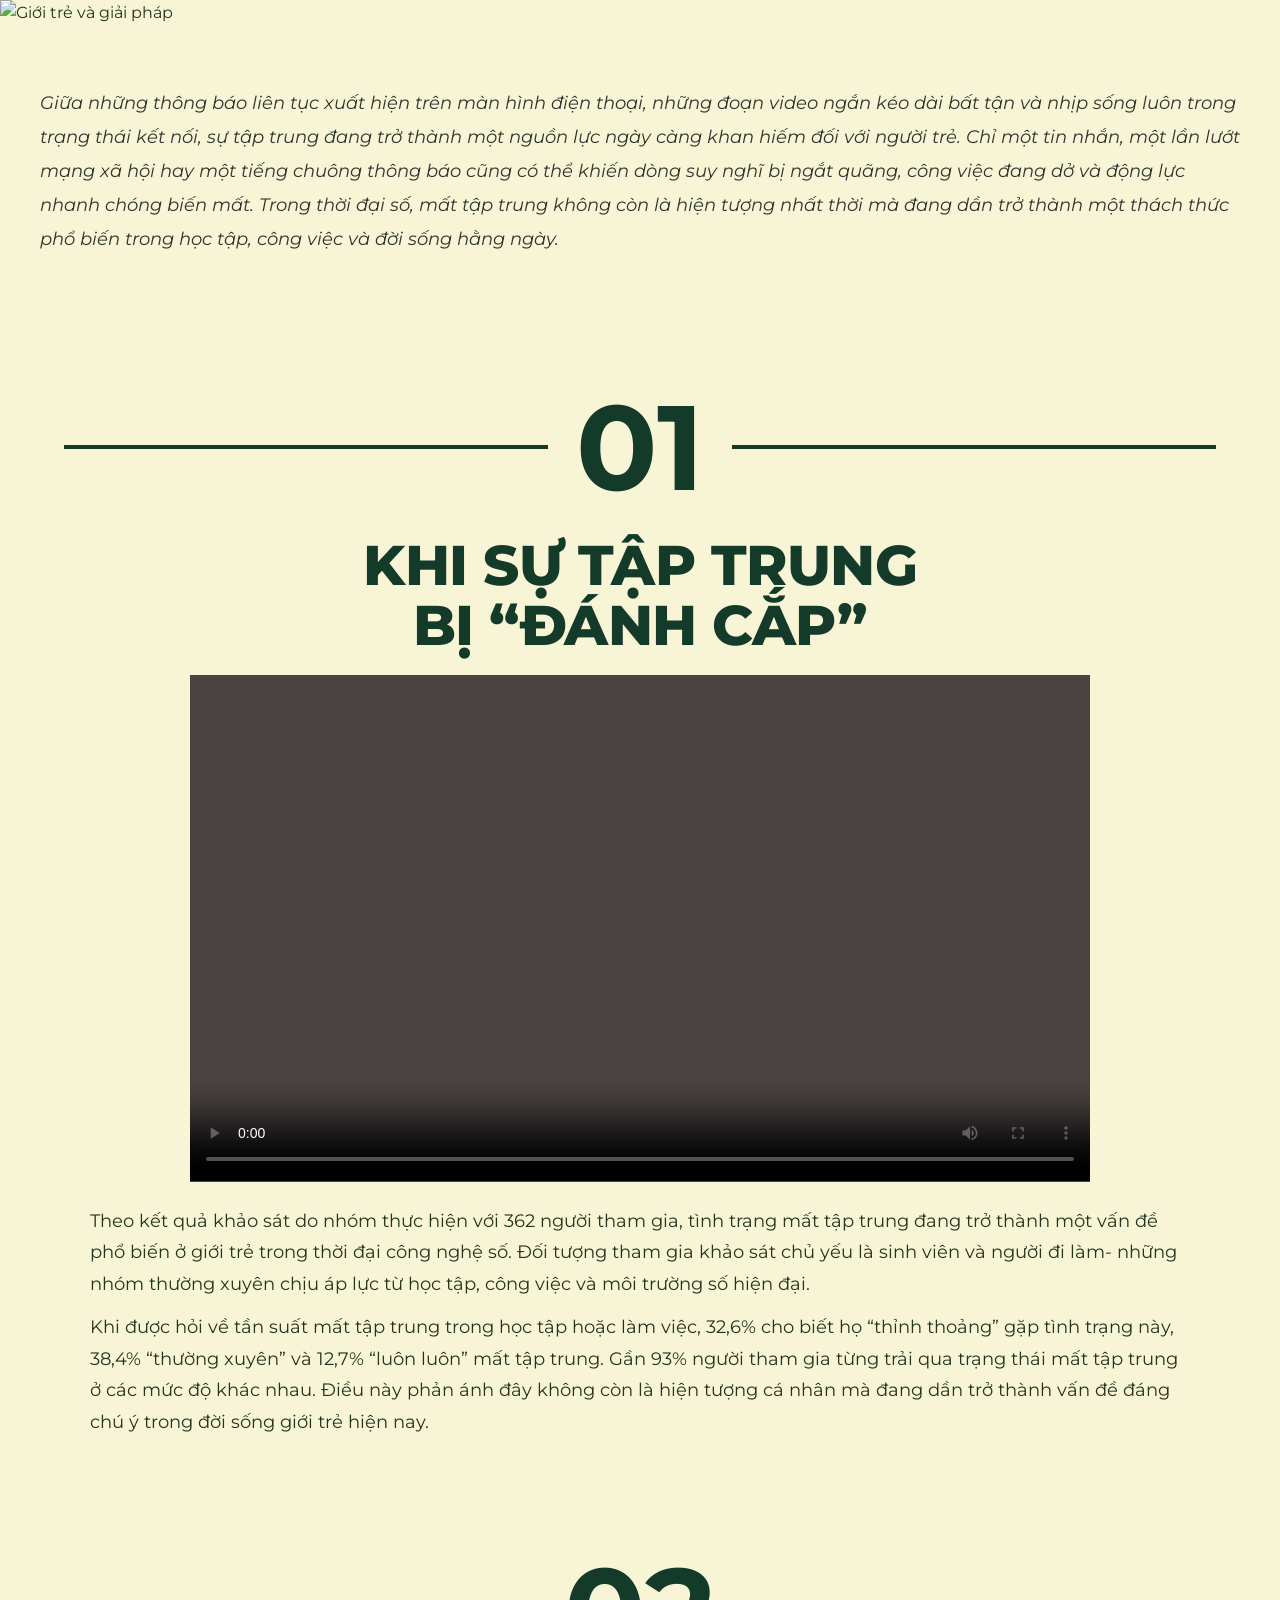
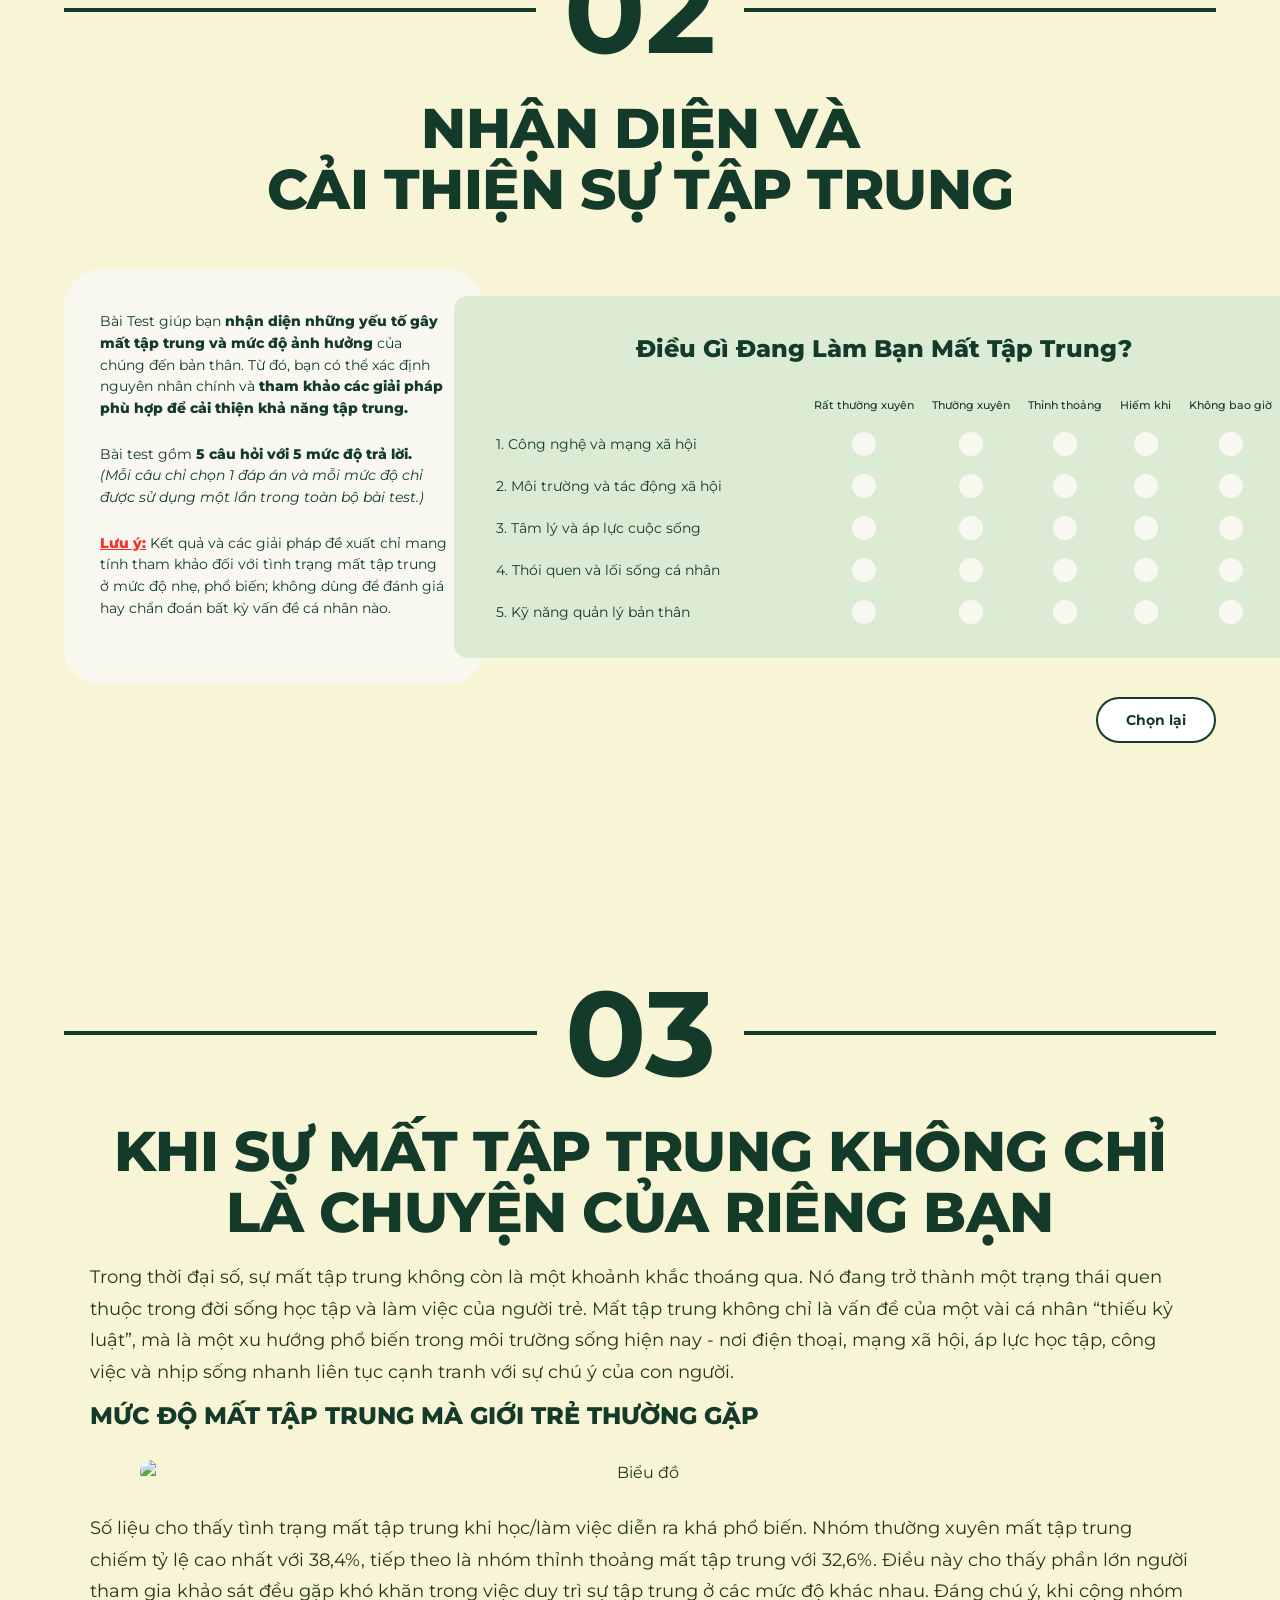
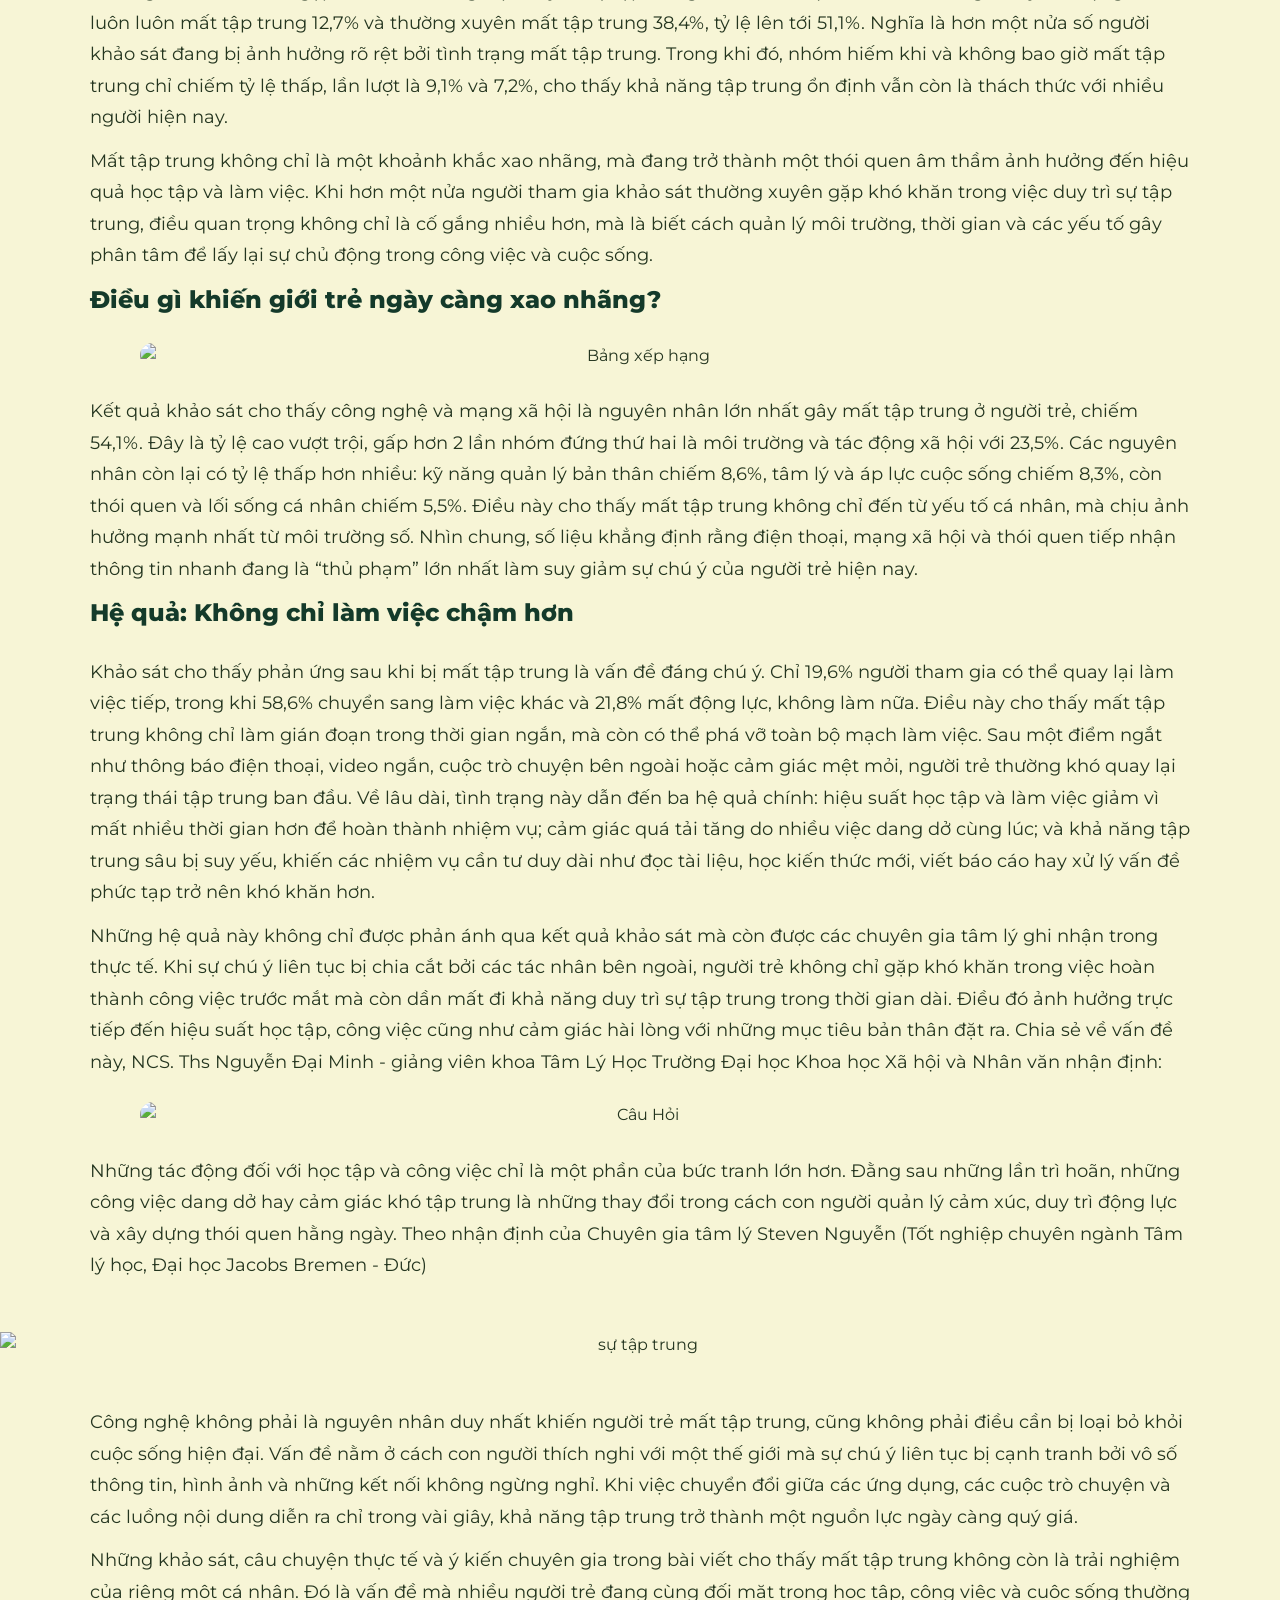
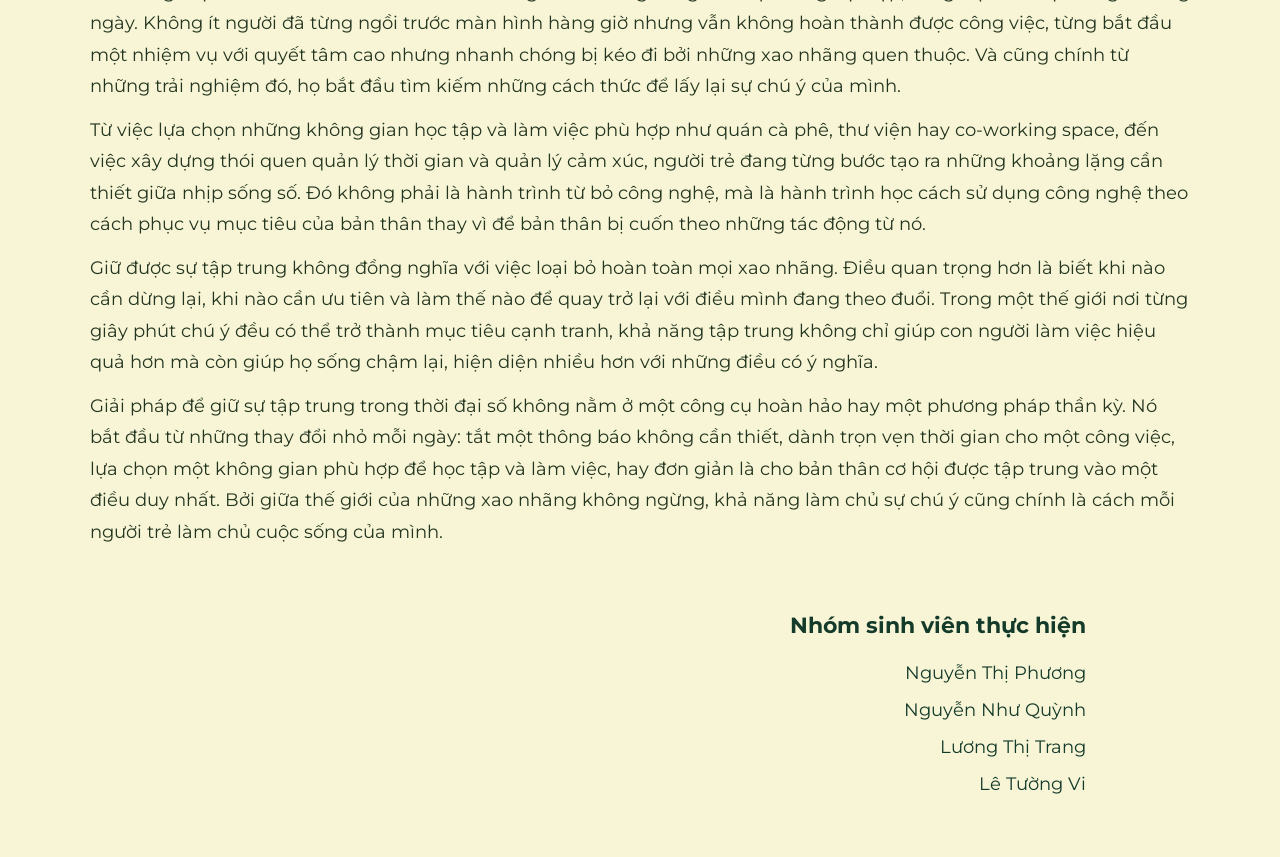
==== commit 13182491: "edit page" ====
--- a/src/index.html
+++ b/src/index.html
@@ -156,6 +156,12 @@
                 </div>
             </div>
 
+            <div class="survey-action">
+                <button id="reset-survey-btn" class="reset-survey-btn" type="button">
+                    Chọn lại
+    </button>
+</div>
+
             <!-- KẾT QUẢ PHẢI NẰM NGOÀI test-wrap -->
             <div id="survey-result" class="survey-result">
 
@@ -314,24 +320,13 @@
                 không ngừng, khả năng làm chủ sự chú ý cũng chính là cách mỗi người trẻ làm chủ cuộc sống của mình.
 
             </p>
-            <div class="author-info">
-                <p>
-                    Nhóm sinh viên thực hiện
-                </p>
-                <p>
-                    - Nguyễn Thị Phương
-                </p>
-                <p>
-                    - Nguyễn Như Quỳnh
-                </p>
-                <p>
-                    - Lương Thị Trang
-
-                </p>
-                <p>
-                    - Lê Tường Vi
-                </p>
-            </div>
+            <div class="author">
+    <h4>Nhóm sinh viên thực hiện</h4>
+    <p>Nguyễn Thị Phương</p>
+    <p>Nguyễn Như Quỳnh</p>
+    <p>Lương Thị Trang</p>
+    <p>Lê Tường Vi</p>
+</div>
 
 
 
--- a/src/home.css
+++ b/src/home.css
@@ -233,6 +233,45 @@
     color: #143A2A;
 }
 
+@keyframes borderGlow {
+    0% {
+        box-shadow: 0 0 8px rgba(20, 58, 42, 0.4), 0 0 16px rgba(20, 58, 42, 0.2);
+    }
+    50% {
+        box-shadow: 0 0 12px rgba(20, 58, 42, 0.6), 0 0 24px rgba(20, 58, 42, 0.3), inset 0 0 8px rgba(20, 58, 42, 0.1);
+    }
+    100% {
+        box-shadow: 0 0 8px rgba(20, 58, 42, 0.4), 0 0 16px rgba(20, 58, 42, 0.2);
+    }
+}
+
+.survey-action{
+    max-width: 1280px; /* bằng survey-result */
+    margin: 12px auto 0;
+    display: flex;
+    justify-content: flex-end;
+}
+
+.reset-survey-btn{
+    padding: 12px 28px;
+    background: #fff;
+    color: #143A2A;
+    border: 2px solid #143A2A;
+    border-radius: 999px;
+    font-size: 14px;
+    font-weight: 700;
+    cursor: pointer;
+    transition: all .25s ease;
+    animation: borderGlow 2s ease-in-out infinite;
+}
+
+.reset-survey-btn:hover{
+    background: #143A2A;
+    color: #fff;
+    transform: translateY(-2px);
+    box-shadow: 0 0 16px rgba(20,58,42,.8);
+}
+
 .survey-grid {
     display: grid;
     grid-template-columns: 300px repeat(5, 1fr);
@@ -291,7 +330,7 @@
     /* background: #f8f8f1; */
     border-radius: 22px;
 
-    padding: 28px 34px;
+    /* padding: 28px 34px; */
     padding-bottom: 120px; /* chừa chỗ cho nút (tăng để phù hợp kích thước mới) */
 
     position: relative;
@@ -938,6 +977,25 @@
 }
 
 /* Right-aligned variant for article credits */
+.author{
+    width: fit-content;
+    margin-left: 63%;
+    margin-top: 60px;
+    text-align: right;
+    color: #143A2A;
+}
+
+.author h4{
+    margin-bottom: 16px;
+    font-size: 22px;
+    font-weight: 700;
+}
+
+.author p{
+    margin: 8px 0;
+    font-size: 18px;
+}
+
 .author-info.right {
     text-align: right;
     margin: 6px 0 24px 0;
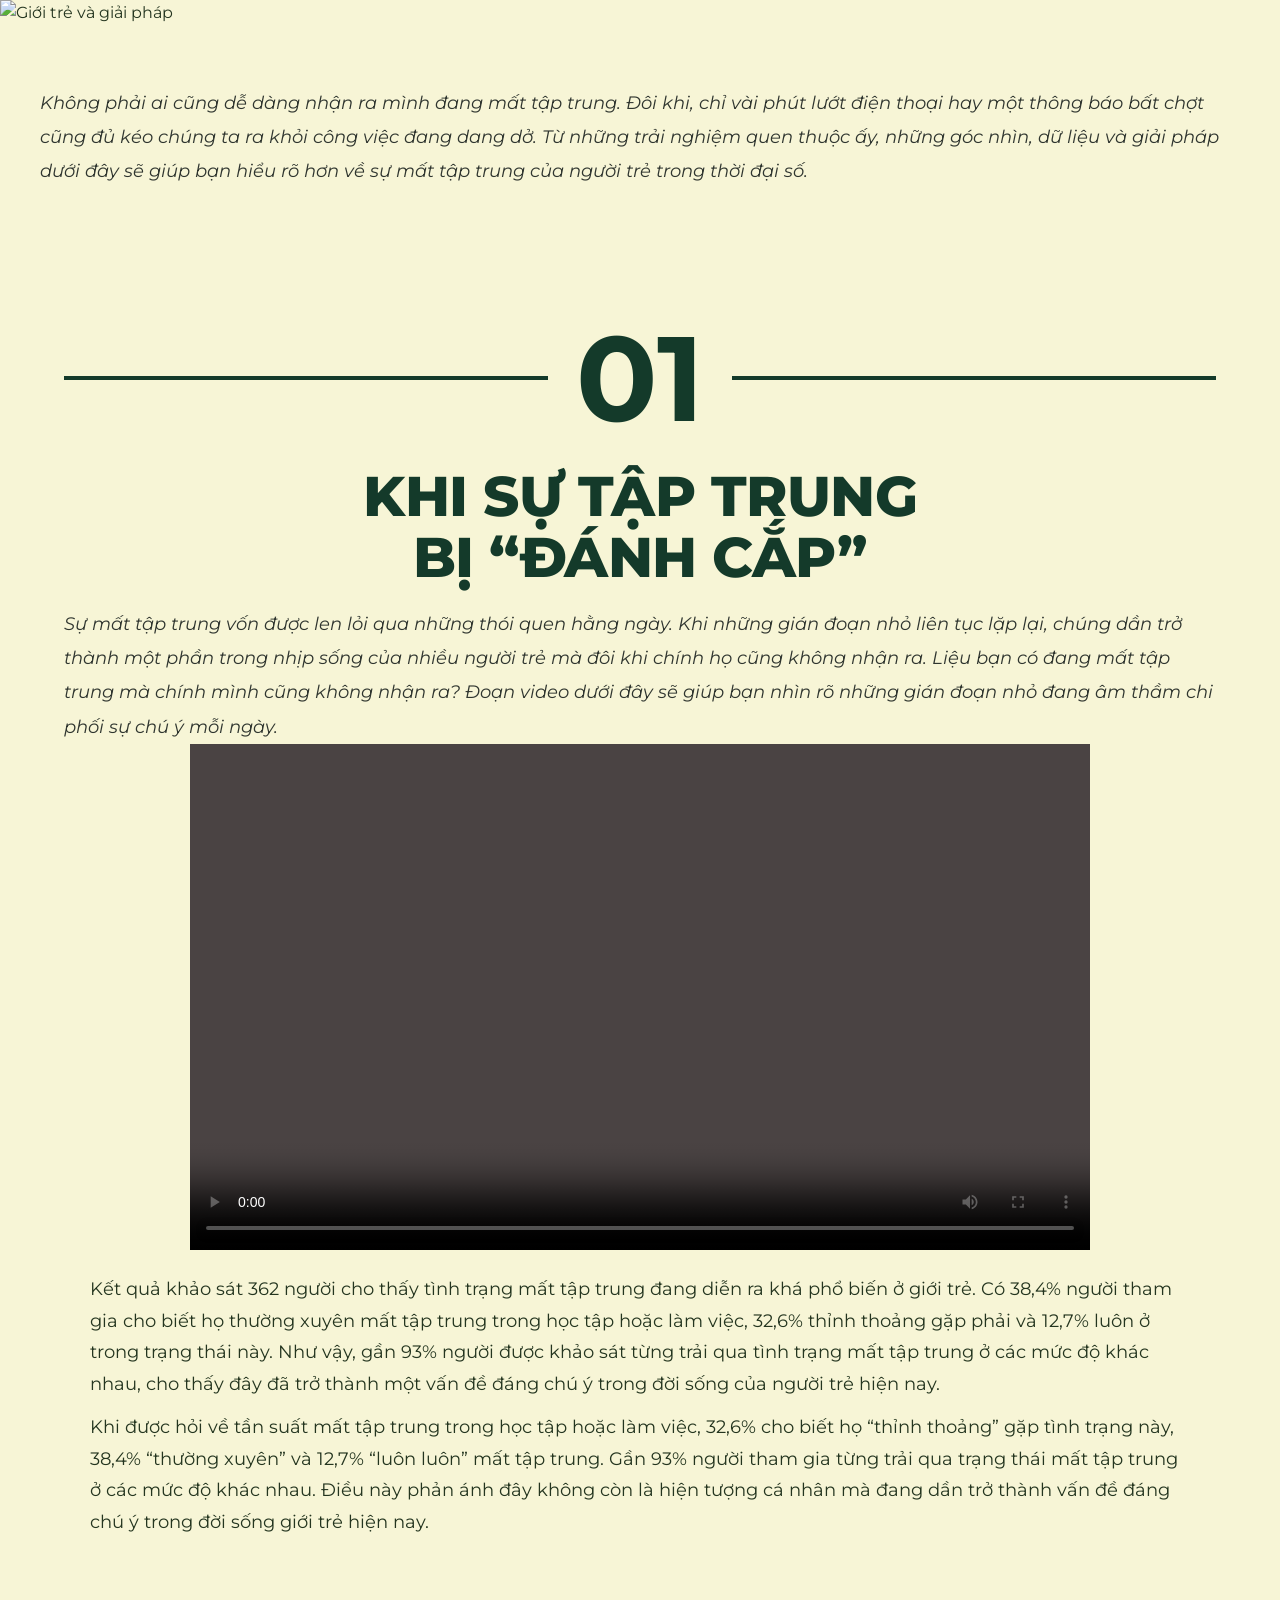
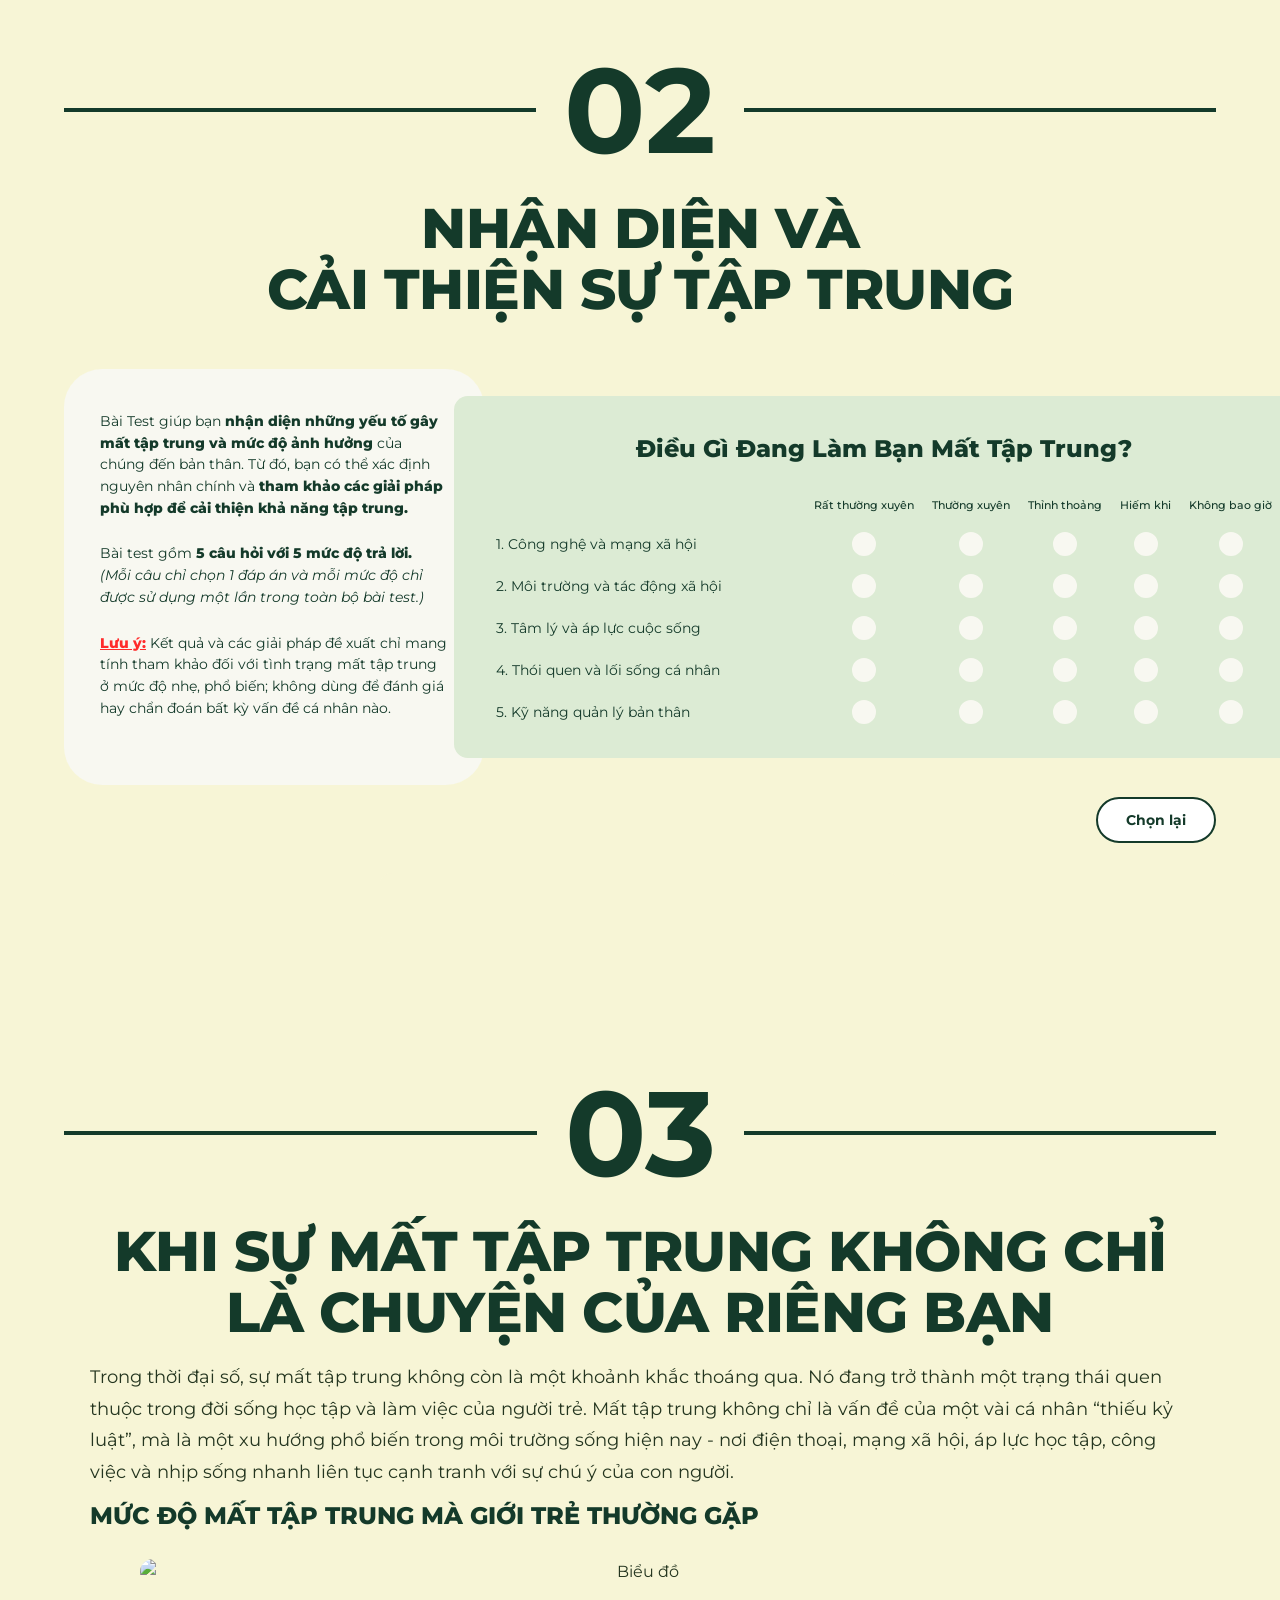
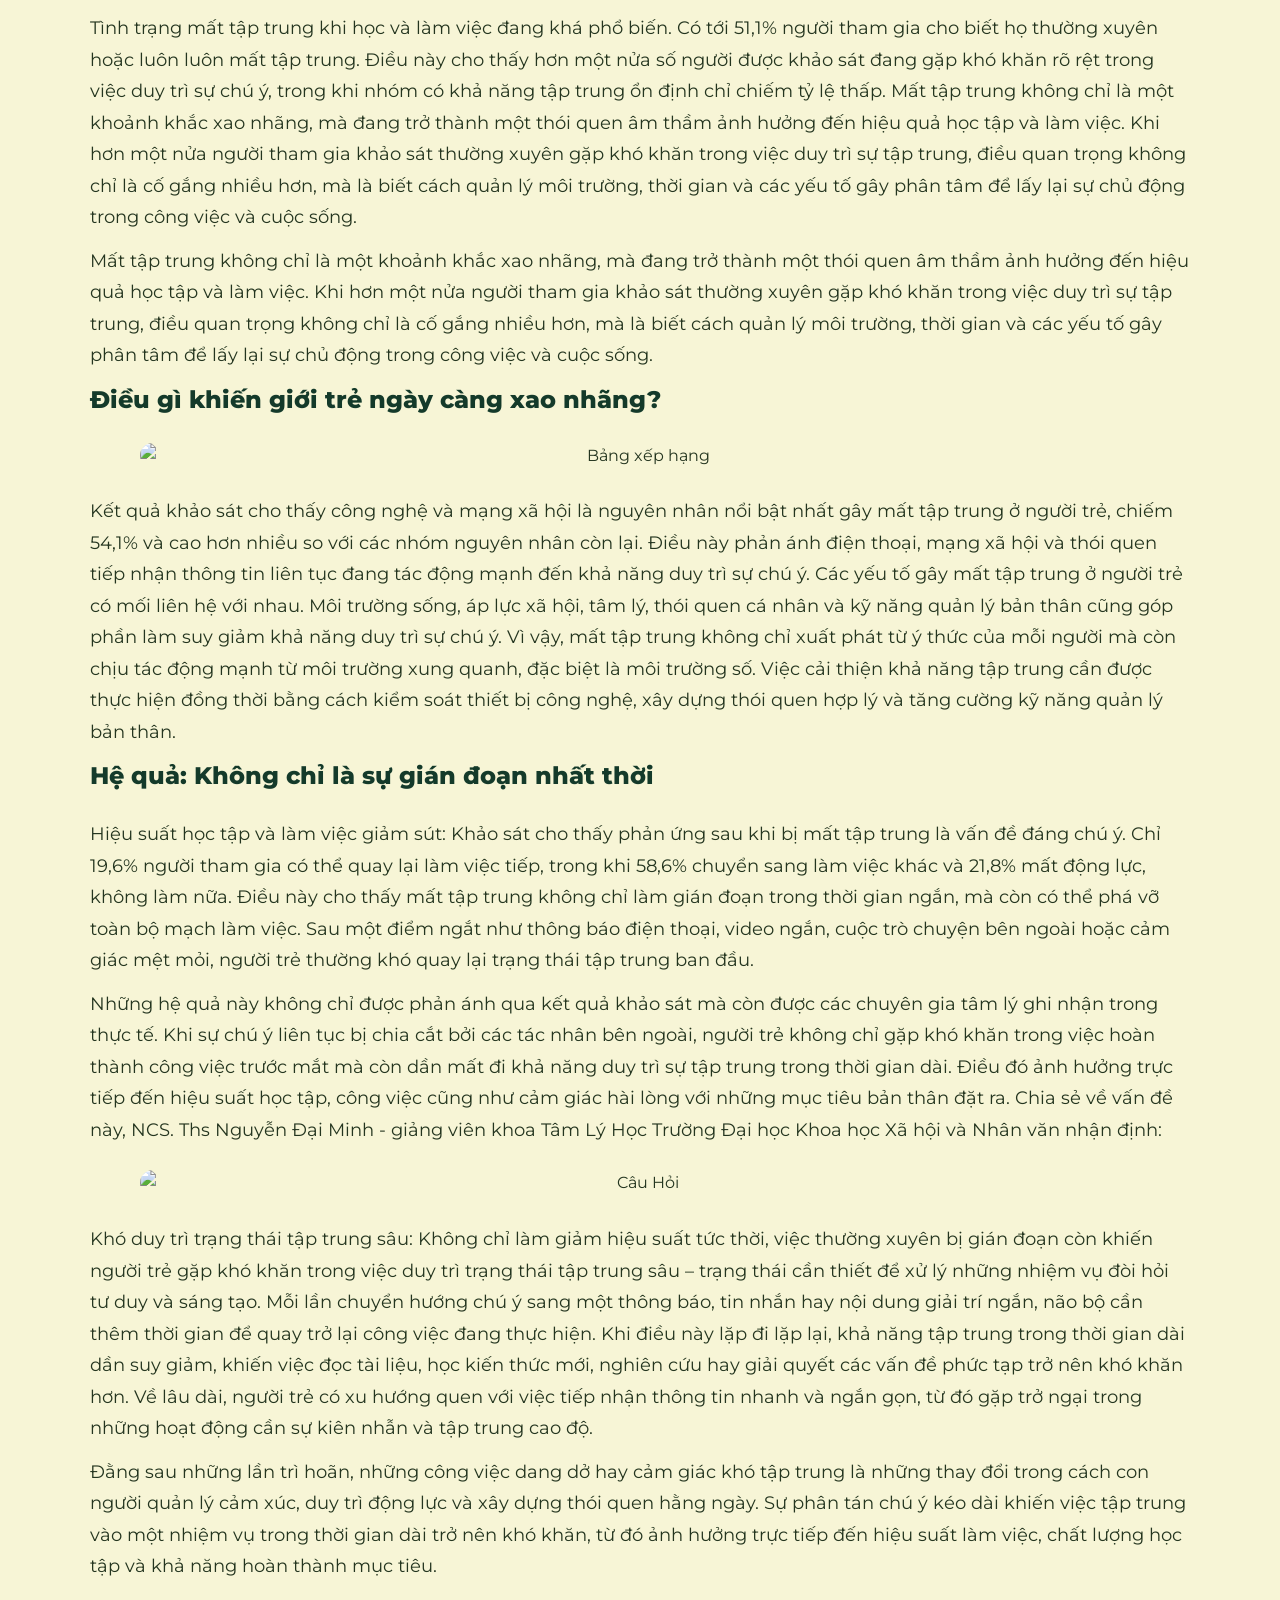
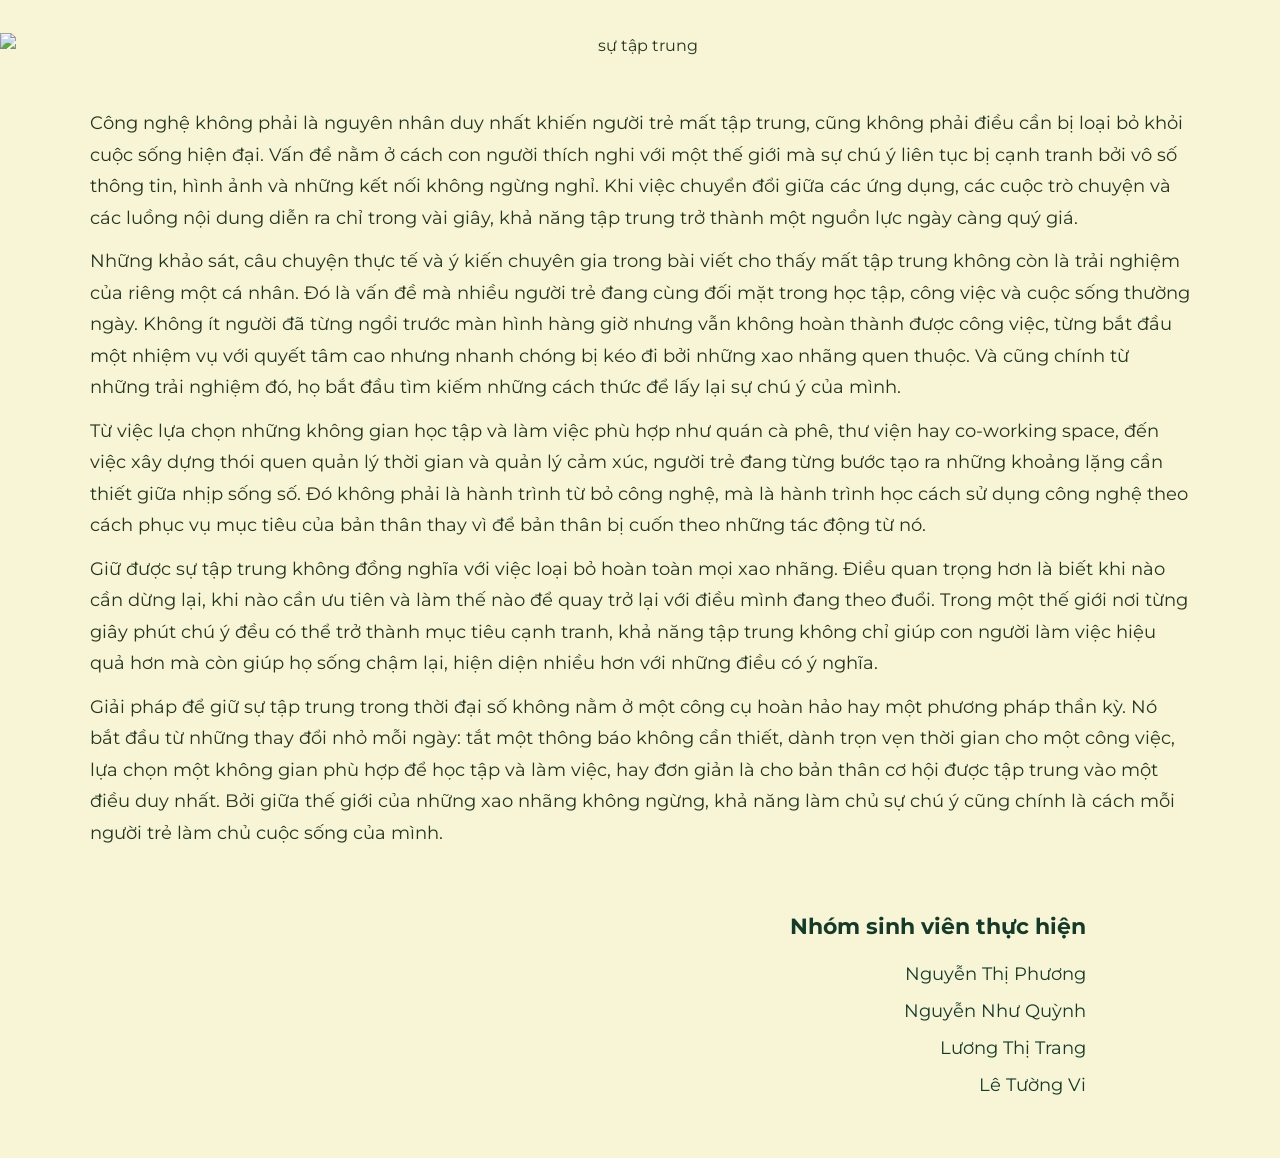
==== commit d1d5f60a: "edit index" ====
--- a/src/index.html
+++ b/src/index.html
@@ -21,15 +21,10 @@
         <section class="intro-text">
             <div class="intro-container">
                 <p>
-                    Giữa những thông báo liên tục xuất hiện trên màn hình điện thoại, những đoạn video ngắn kéo dài bất
-                    tận
-                    và nhịp sống luôn trong trạng thái kết nối, sự tập trung đang trở thành một nguồn lực ngày càng khan
-                    hiếm đối với người trẻ. Chỉ một tin nhắn, một lần lướt mạng xã hội hay một tiếng chuông thông báo
-                    cũng
-                    có thể khiến dòng suy nghĩ bị ngắt quãng, công việc đang dở và động lực nhanh chóng biến mất. Trong
-                    thời đại số, mất tập trung không còn là hiện tượng nhất thời mà đang dần trở thành một thách thức
-                    phổ
-                    biến trong học tập, công việc và đời sống hằng ngày.
+                    Không phải ai cũng dễ dàng nhận ra mình đang mất tập trung. Đôi khi, chỉ vài phút lướt điện thoại
+                    hay một thông báo bất chợt cũng đủ kéo chúng ta ra khỏi công việc đang dang dở. Từ những trải nghiệm
+                    quen thuộc ấy, những góc nhìn, dữ liệu và giải pháp dưới đây sẽ giúp bạn hiểu rõ hơn về sự mất tập
+                    trung của người trẻ trong thời đại số.
                 </p>
             </div>
         </section>
@@ -41,6 +36,15 @@
                 <span></span>
             </div>
             <h2>KHI SỰ TẬP TRUNG <br>BỊ “ĐÁNH CẮP”</h2>
+            <div class="intro-container">
+                <p>
+                    Sự mất tập trung vốn được len lỏi qua những thói quen hằng ngày. Khi những gián đoạn nhỏ liên tục
+                    lặp lại, chúng dần trở thành một phần trong nhịp sống của nhiều người trẻ mà đôi khi chính họ cũng
+                    không nhận ra. Liệu bạn có đang mất tập trung mà chính mình cũng không nhận ra? Đoạn video dưới đây
+                    sẽ giúp bạn nhìn rõ những gián đoạn nhỏ đang âm thầm chi phối sự chú ý mỗi ngày.
+
+                </p>
+            </div>
 
             <div class="video-box">
                 <video controls poster="../assets/image/video-cover.png">
@@ -50,10 +54,11 @@
             </div>
 
             <p class="text">
-                Theo kết quả khảo sát do nhóm thực hiện với 362 người tham gia, tình trạng mất tập trung đang trở thành
-                một vấn đề phổ biến ở giới trẻ trong thời đại công nghệ số. Đối tượng tham gia khảo sát chủ yếu là sinh
-                viên và người đi làm- những nhóm thường xuyên chịu áp lực từ học tập, công việc và môi trường số hiện
-                đại.
+                Kết quả khảo sát 362 người cho thấy tình trạng mất tập trung đang diễn ra khá phổ biến ở giới trẻ. Có
+                38,4% người tham gia cho biết họ thường xuyên mất tập trung trong học tập hoặc làm việc, 32,6% thỉnh
+                thoảng gặp phải và 12,7% luôn ở trong trạng thái này. Như vậy, gần 93% người được khảo sát từng trải qua
+                tình trạng mất tập trung ở các mức độ khác nhau, cho thấy đây đã trở thành một vấn đề đáng chú ý trong
+                đời sống của người trẻ hiện nay.
 
 
 
@@ -159,8 +164,8 @@
             <div class="survey-action">
                 <button id="reset-survey-btn" class="reset-survey-btn" type="button">
                     Chọn lại
-    </button>
-</div>
+                </button>
+            </div>
 
             <!-- KẾT QUẢ PHẢI NẰM NGOÀI test-wrap -->
             <div id="survey-result" class="survey-result">
@@ -201,14 +206,14 @@
                 alt="Biểu đồ">
 
             <p class="text">
-                Số liệu cho thấy tình trạng mất tập trung khi học/làm việc diễn ra khá phổ biến. Nhóm thường xuyên mất
-                tập trung chiếm tỷ lệ cao nhất với 38,4%, tiếp theo là nhóm thỉnh thoảng mất tập trung với 32,6%. Điều
-                này cho thấy phần lớn người tham gia khảo sát đều gặp khó khăn trong việc duy trì sự tập trung ở các mức
-                độ khác nhau.
-                Đáng chú ý, khi cộng nhóm luôn luôn mất tập trung 12,7% và thường xuyên mất tập trung 38,4%, tỷ lệ lên
-                tới 51,1%. Nghĩa là hơn một nửa số người khảo sát đang bị ảnh hưởng rõ rệt bởi tình trạng mất tập trung.
-                Trong khi đó, nhóm hiếm khi và không bao giờ mất tập trung chỉ chiếm tỷ lệ thấp, lần lượt là 9,1% và
-                7,2%, cho thấy khả năng tập trung ổn định vẫn còn là thách thức với nhiều người hiện nay.
+                Tình trạng mất tập trung khi học và làm việc đang khá phổ biến. Có tới 51,1% người tham gia cho biết họ
+                thường xuyên hoặc luôn luôn mất tập trung. Điều này cho thấy hơn một nửa số người được khảo sát đang gặp
+                khó khăn rõ rệt trong việc duy trì sự chú ý, trong khi nhóm có khả năng tập trung ổn định chỉ chiếm
+                tỷ lệ thấp.
+                Mất tập trung không chỉ là một khoảnh khắc xao nhãng, mà đang trở thành một thói quen âm thầm ảnh hưởng
+                đến hiệu quả học tập và làm việc. Khi hơn một nửa người tham gia khảo sát thường xuyên gặp khó khăn
+                trong việc duy trì sự tập trung, điều quan trọng không chỉ là cố gắng nhiều hơn, mà là biết cách quản lý
+                môi trường, thời gian và các yếu tố gây phân tâm để lấy lại sự chủ động trong công việc và cuộc sống.
             </p>
             <p class="text">
                 Mất tập trung không chỉ là một khoảnh khắc xao nhãng, mà đang trở thành một thói quen âm thầm ảnh hưởng
@@ -224,30 +229,30 @@
                 alt="Bảng xếp hạng">
 
             <p class="text">
-                Kết quả khảo sát cho thấy công nghệ và mạng xã hội là nguyên nhân lớn nhất gây mất tập trung ở người
-                trẻ, chiếm 54,1%. Đây là tỷ lệ cao vượt trội, gấp hơn 2 lần nhóm đứng thứ hai là môi trường và tác động
-                xã hội với 23,5%. Các nguyên nhân còn lại có tỷ lệ thấp hơn nhiều: kỹ năng quản lý bản thân chiếm 8,6%,
-                tâm lý và áp lực cuộc sống chiếm 8,3%, còn thói quen và lối sống cá nhân chiếm 5,5%. Điều này cho thấy
-                mất tập trung không chỉ đến từ yếu tố cá nhân, mà chịu ảnh hưởng mạnh nhất từ môi trường số.
-
-                Nhìn chung, số liệu khẳng định rằng điện thoại, mạng xã hội và thói quen tiếp nhận thông tin nhanh đang
-                là “thủ phạm” lớn nhất làm suy giảm sự chú ý của người trẻ hiện nay.
+                Kết quả khảo sát cho thấy công nghệ và mạng xã hội là nguyên nhân nổi bật nhất gây mất tập trung ở người
+                trẻ, chiếm 54,1% và cao hơn nhiều so với các nhóm nguyên nhân còn lại. Điều này phản ánh điện thoại,
+                mạng xã hội và thói quen tiếp nhận thông tin liên tục đang tác động mạnh đến khả năng duy trì sự chú ý.
+
+                Các yếu tố gây mất tập trung ở người trẻ có mối liên hệ với nhau. Môi trường sống, áp lực xã hội, tâm
+                lý, thói quen cá nhân và kỹ năng quản lý bản thân cũng góp phần làm suy giảm khả năng duy trì sự chú ý.
+
+                Vì vậy, mất tập trung không chỉ xuất phát từ ý thức của mỗi người mà còn chịu tác động mạnh từ môi
+                trường xung quanh, đặc biệt là môi trường số. Việc cải thiện khả năng tập trung cần được thực hiện đồng
+                thời bằng cách kiểm soát thiết bị công nghệ, xây dựng thói quen hợp lý và tăng cường kỹ năng quản lý bản
+                thân.
+
+
             </p>
             <h3 class="sub-title">
-                Hệ quả: Không chỉ làm việc chậm hơn
+                Hệ quả: Không chỉ là sự gián đoạn nhất thời
             </h3>
             <p class="text">
-                Khảo sát cho thấy phản ứng sau khi bị mất tập trung là vấn đề đáng chú ý. Chỉ 19,6% người tham gia có
-                thể quay lại làm việc tiếp, trong khi 58,6% chuyển sang làm việc khác và 21,8% mất động lực, không làm
-                nữa.
-                Điều này cho thấy mất tập trung không chỉ làm gián đoạn trong thời gian ngắn, mà còn có thể phá vỡ toàn
-                bộ mạch làm việc. Sau một điểm ngắt như thông báo điện thoại, video ngắn, cuộc trò chuyện bên ngoài hoặc
-                cảm giác mệt mỏi, người trẻ thường khó quay lại trạng thái tập trung ban đầu.
-
-                Về lâu dài, tình trạng này dẫn đến ba hệ quả chính: hiệu suất học tập và làm việc giảm vì mất nhiều thời
-                gian hơn để hoàn thành nhiệm vụ; cảm giác quá tải tăng do nhiều việc dang dở cùng lúc; và khả năng tập
-                trung sâu bị suy yếu, khiến các nhiệm vụ cần tư duy dài như đọc tài liệu, học kiến thức mới, viết báo
-                cáo hay xử lý vấn đề phức tạp trở nên khó khăn hơn.
+            <span>Hiệu suất học tập và làm việc giảm sút:</span>
+            Khảo sát cho thấy phản ứng sau khi bị mất tập trung là vấn đề đáng chú ý. Chỉ 19,6% người tham gia có thể
+            quay lại làm việc tiếp, trong khi 58,6% chuyển sang làm việc khác và 21,8% mất động lực, không làm nữa.
+            Điều này cho thấy mất tập trung không chỉ làm gián đoạn trong thời gian ngắn, mà còn có thể phá vỡ toàn bộ
+            mạch làm việc. Sau một điểm ngắt như thông báo điện thoại, video ngắn, cuộc trò chuyện bên ngoài hoặc cảm
+            giác mệt mỏi, người trẻ thường khó quay lại trạng thái tập trung ban đầu.
             </p>
             <p class="text">
                 Những hệ quả này không chỉ được phản ánh qua kết quả khảo sát mà còn được các chuyên gia tâm lý ghi nhận
@@ -261,10 +266,20 @@
                 src="https://res.cloudinary.com/dkmudlfal/image/upload/v1781256170/mega_1_-Photoroom_1_gyzirg.png"
                 alt="Câu Hỏi">
             <p class="text">
-                Những tác động đối với học tập và công việc chỉ là một phần của bức tranh lớn hơn. Đằng sau những lần
-                trì hoãn, những công việc dang dở hay cảm giác khó tập trung là những thay đổi trong cách con người quản
-                lý cảm xúc, duy trì động lực và xây dựng thói quen hằng ngày. Theo nhận định của Chuyên gia tâm lý
-                Steven Nguyễn (Tốt nghiệp chuyên ngành Tâm lý học, Đại học Jacobs Bremen - Đức)
+                <span>Khó duy trì trạng thái tập trung sâu:</span> Không chỉ làm giảm hiệu suất tức thời, việc thường xuyên bị gián
+                đoạn còn khiến người trẻ gặp khó khăn trong việc duy trì trạng thái tập trung sâu – trạng thái cần thiết
+                để xử lý những nhiệm vụ đòi hỏi tư duy và sáng tạo.
+                Mỗi lần chuyển hướng chú ý sang một thông báo, tin nhắn hay nội dung giải trí ngắn, não bộ cần thêm thời
+                gian để quay trở lại công việc đang thực hiện. Khi điều này lặp đi lặp lại, khả năng tập trung trong
+                thời gian dài dần suy giảm, khiến việc đọc tài liệu, học kiến thức mới, nghiên cứu hay giải quyết các
+                vấn đề phức tạp trở nên khó khăn hơn. Về lâu dài, người trẻ có xu hướng quen với việc tiếp nhận thông
+                tin nhanh và ngắn gọn, từ đó gặp trở ngại trong những hoạt động cần sự kiên nhẫn và tập trung cao độ.
+            </p>
+            <p class="text">
+                 Đằng sau những lần trì hoãn, những công việc dang dở hay cảm giác khó tập trung là những thay đổi trong
+                cách con người quản lý cảm xúc, duy trì động lực và xây dựng thói quen hằng ngày. Sự phân tán chú ý kéo
+                dài khiến việc tập trung vào một nhiệm vụ trong thời gian dài trở nên khó khăn, từ đó ảnh hưởng trực
+                tiếp đến hiệu suất làm việc, chất lượng học tập và khả năng hoàn thành mục tiêu.
             </p>
             <img class="focus-image"
                 src="https://res.cloudinary.com/dkmudlfal/image/upload/v1781256319/mega_1_ciphwe.png"
@@ -321,12 +336,12 @@
 
             </p>
             <div class="author">
-    <h4>Nhóm sinh viên thực hiện</h4>
-    <p>Nguyễn Thị Phương</p>
-    <p>Nguyễn Như Quỳnh</p>
-    <p>Lương Thị Trang</p>
-    <p>Lê Tường Vi</p>
-</div>
+                <h4>Nhóm sinh viên thực hiện</h4>
+                <p>Nguyễn Thị Phương</p>
+                <p>Nguyễn Như Quỳnh</p>
+                <p>Lương Thị Trang</p>
+                <p>Lê Tường Vi</p>
+            </div>
 
 
 
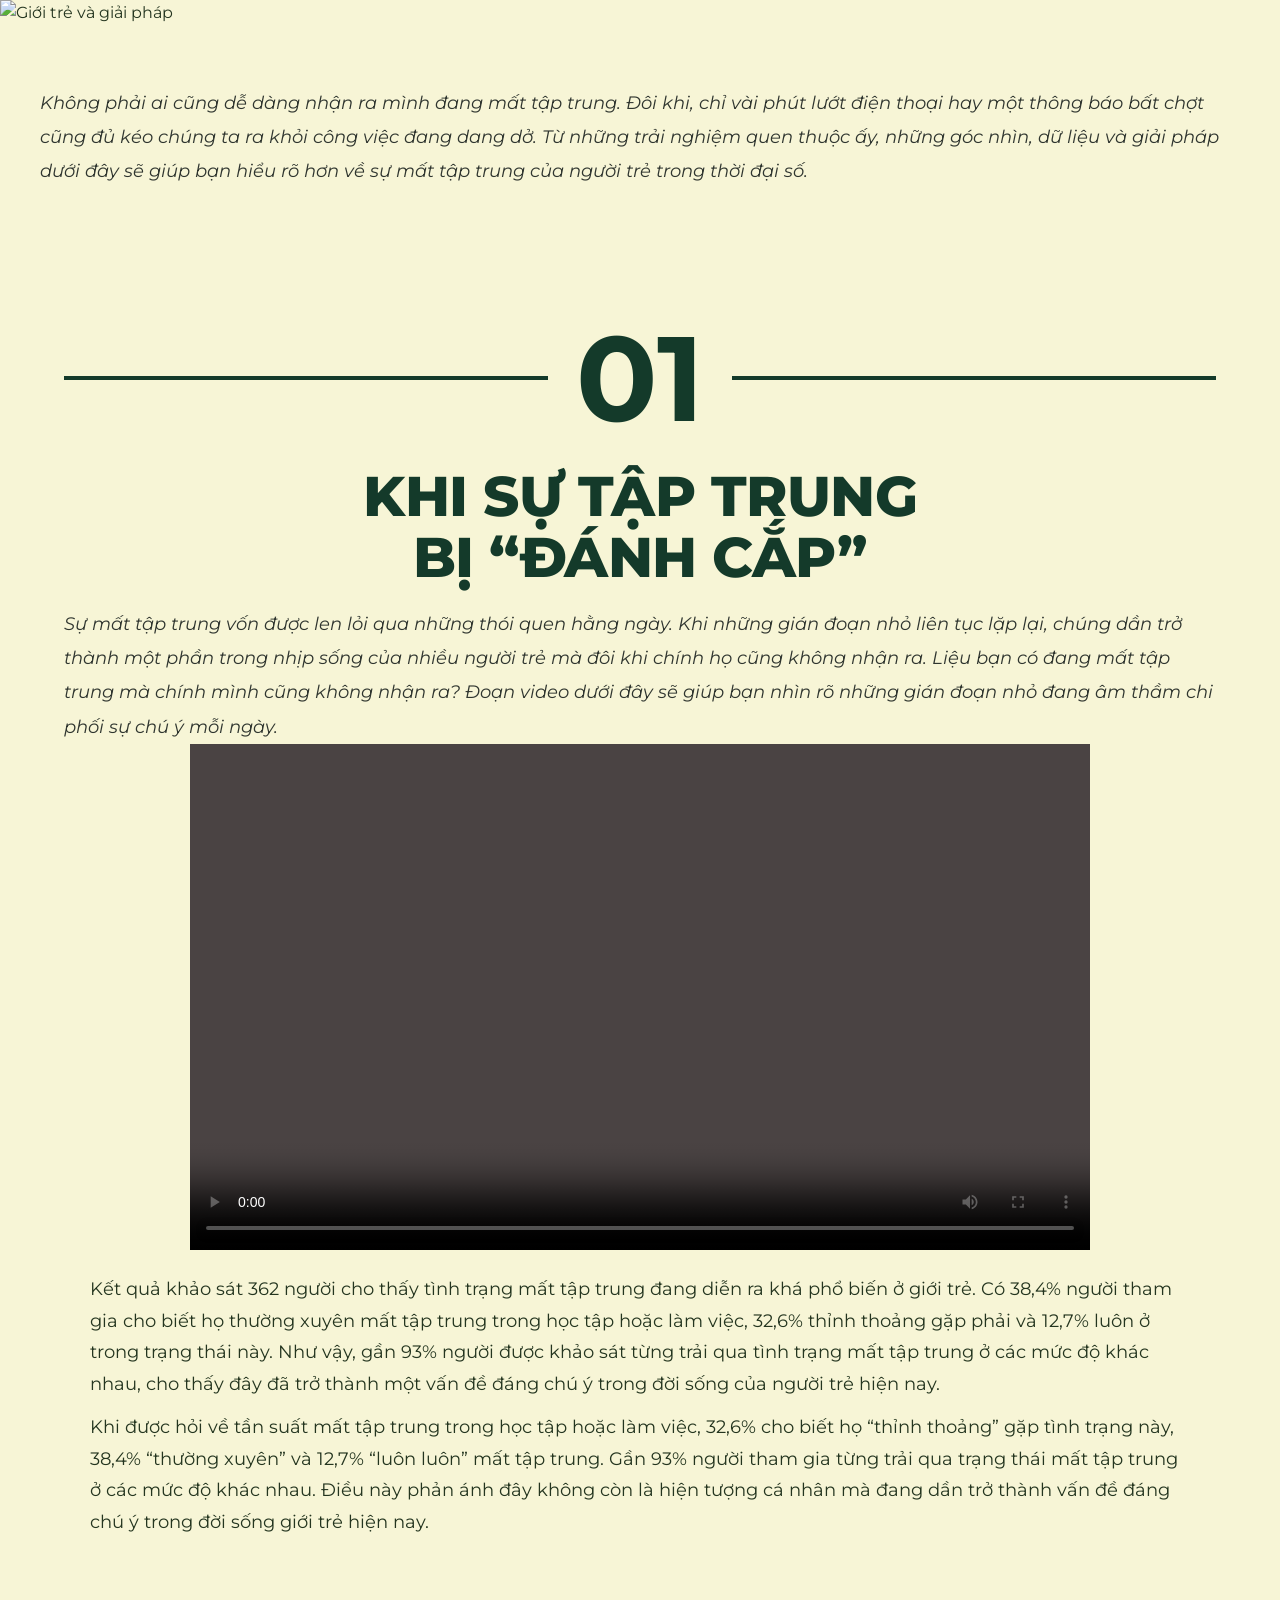
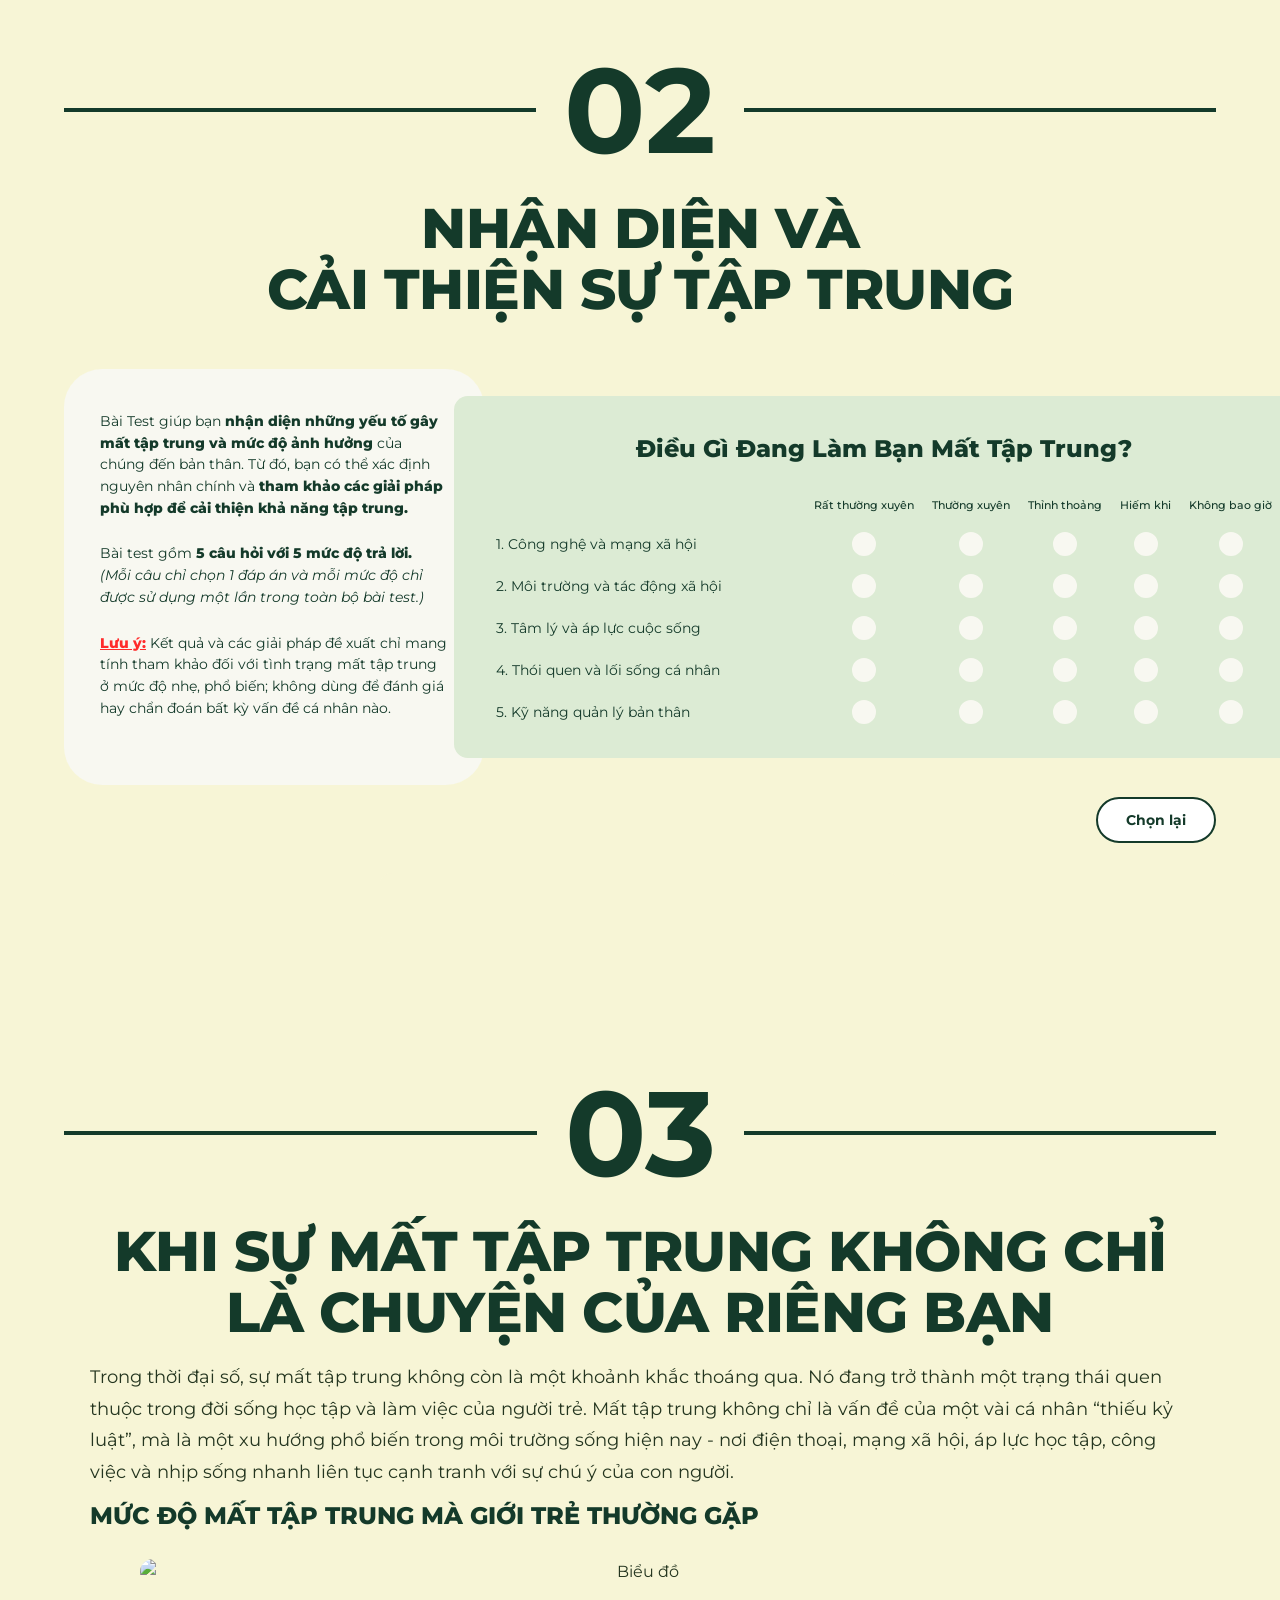
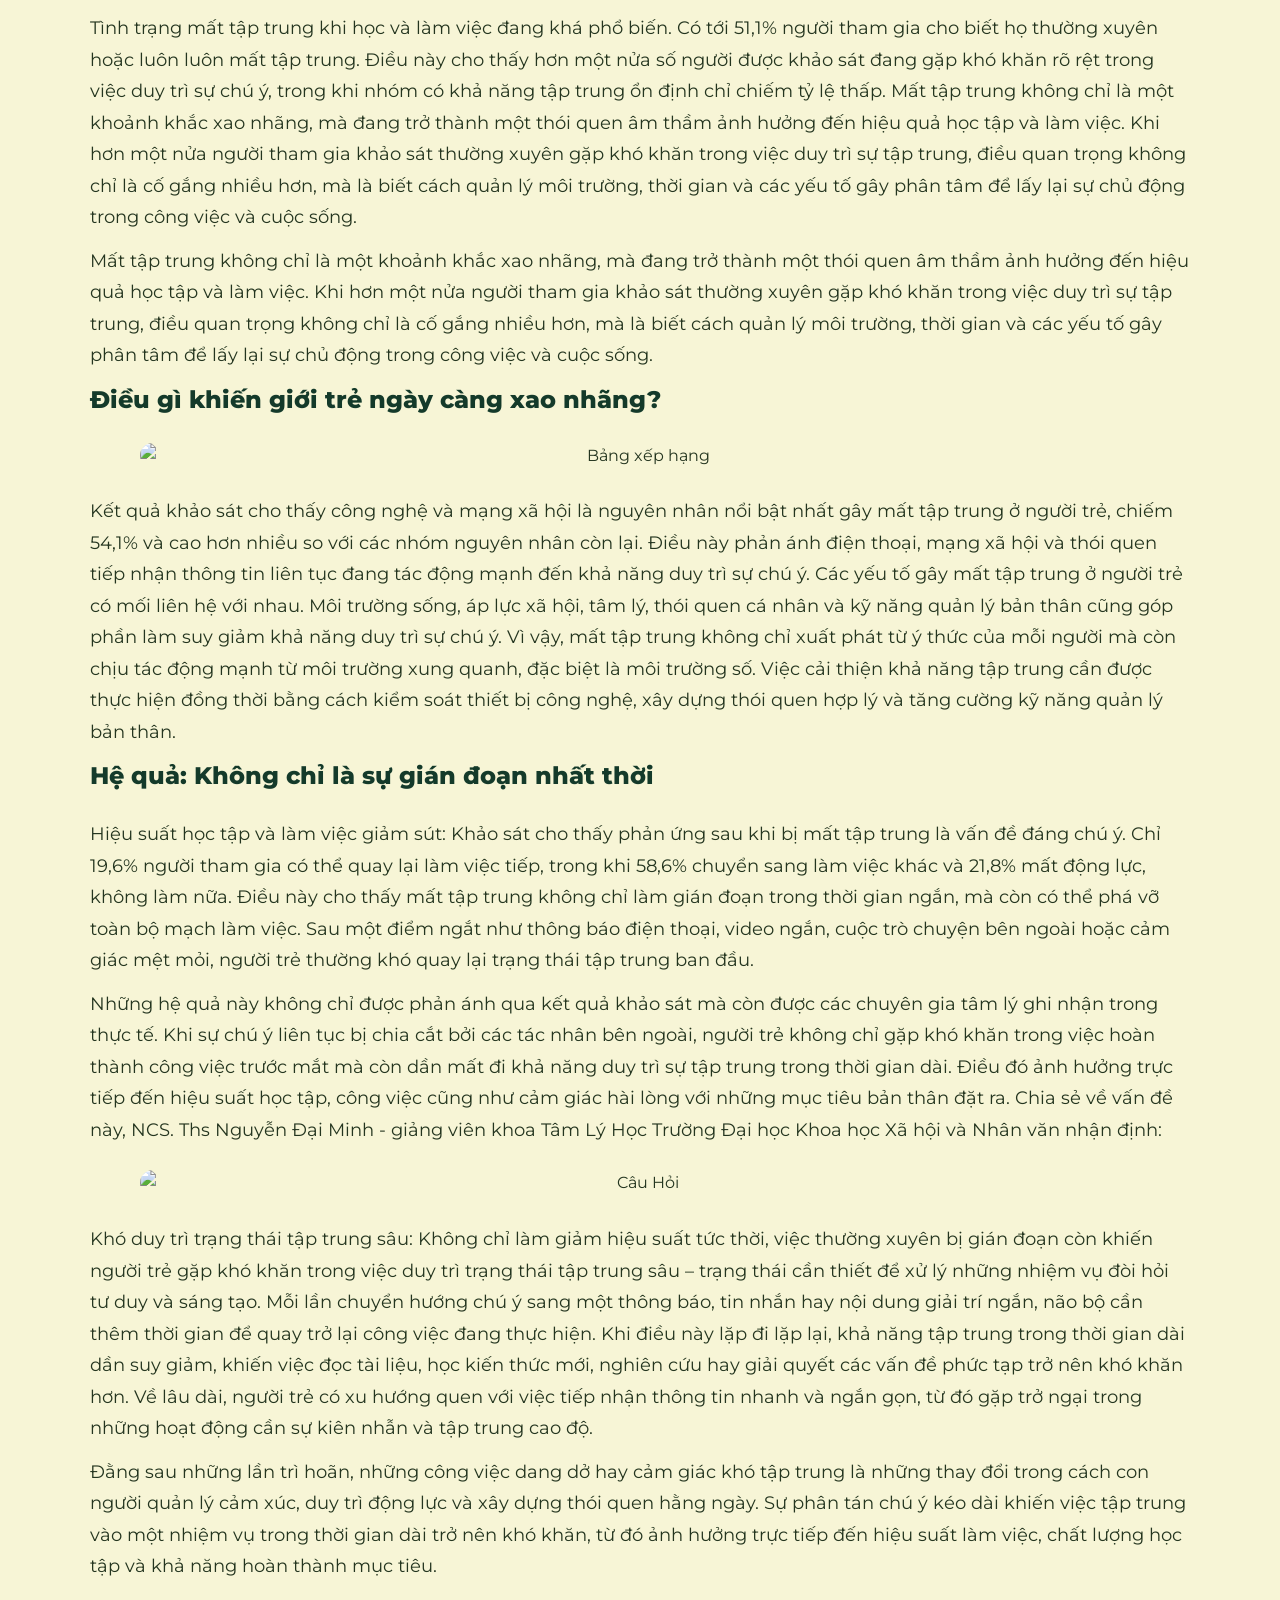
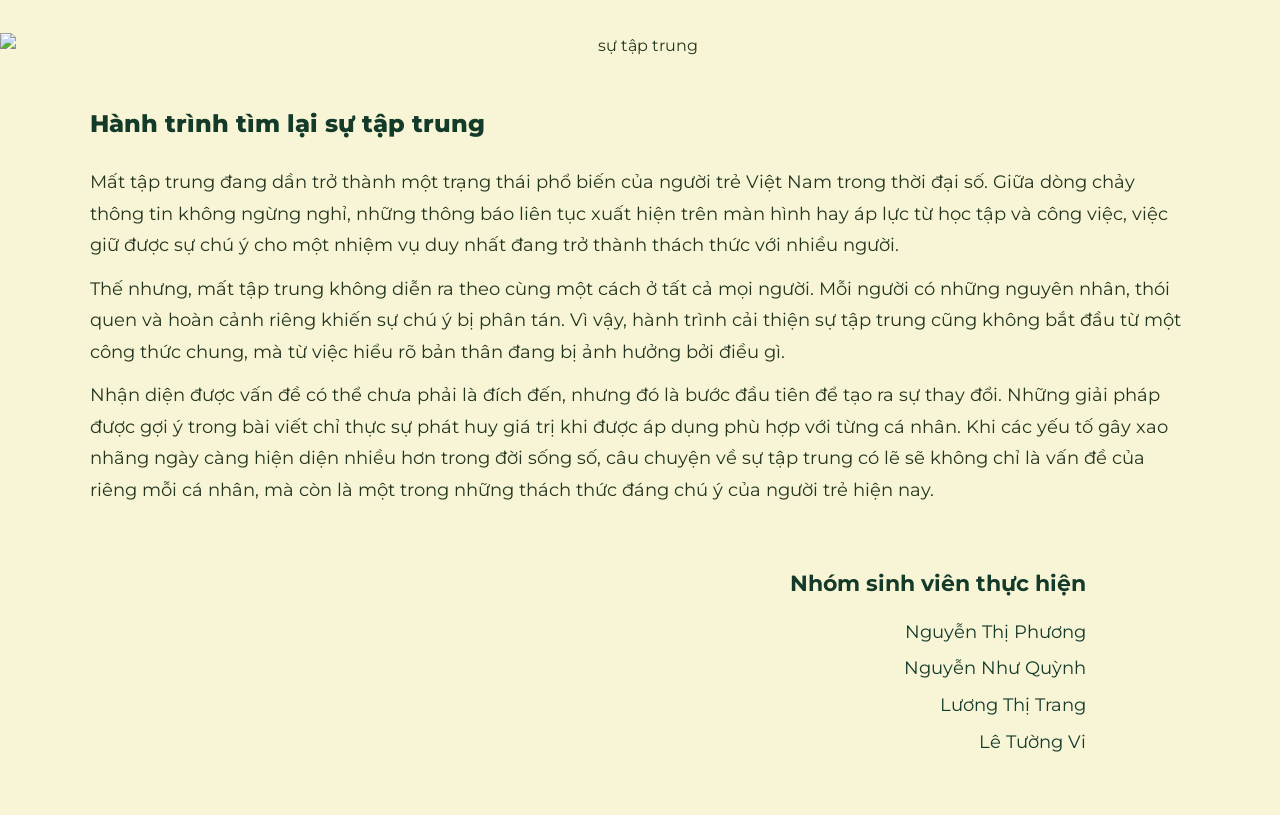
==== commit 67f25d28: "index" ====
--- a/src/index.html
+++ b/src/index.html
@@ -247,12 +247,15 @@
                 Hệ quả: Không chỉ là sự gián đoạn nhất thời
             </h3>
             <p class="text">
-            <span>Hiệu suất học tập và làm việc giảm sút:</span>
-            Khảo sát cho thấy phản ứng sau khi bị mất tập trung là vấn đề đáng chú ý. Chỉ 19,6% người tham gia có thể
-            quay lại làm việc tiếp, trong khi 58,6% chuyển sang làm việc khác và 21,8% mất động lực, không làm nữa.
-            Điều này cho thấy mất tập trung không chỉ làm gián đoạn trong thời gian ngắn, mà còn có thể phá vỡ toàn bộ
-            mạch làm việc. Sau một điểm ngắt như thông báo điện thoại, video ngắn, cuộc trò chuyện bên ngoài hoặc cảm
-            giác mệt mỏi, người trẻ thường khó quay lại trạng thái tập trung ban đầu.
+                <span>Hiệu suất học tập và làm việc giảm sút:</span>
+                Khảo sát cho thấy phản ứng sau khi bị mất tập trung là vấn đề đáng chú ý. Chỉ 19,6% người tham gia có
+                thể
+                quay lại làm việc tiếp, trong khi 58,6% chuyển sang làm việc khác và 21,8% mất động lực, không làm nữa.
+                Điều này cho thấy mất tập trung không chỉ làm gián đoạn trong thời gian ngắn, mà còn có thể phá vỡ toàn
+                bộ
+                mạch làm việc. Sau một điểm ngắt như thông báo điện thoại, video ngắn, cuộc trò chuyện bên ngoài hoặc
+                cảm
+                giác mệt mỏi, người trẻ thường khó quay lại trạng thái tập trung ban đầu.
             </p>
             <p class="text">
                 Những hệ quả này không chỉ được phản ánh qua kết quả khảo sát mà còn được các chuyên gia tâm lý ghi nhận
@@ -266,7 +269,8 @@
                 src="https://res.cloudinary.com/dkmudlfal/image/upload/v1781256170/mega_1_-Photoroom_1_gyzirg.png"
                 alt="Câu Hỏi">
             <p class="text">
-                <span>Khó duy trì trạng thái tập trung sâu:</span> Không chỉ làm giảm hiệu suất tức thời, việc thường xuyên bị gián
+                <span>Khó duy trì trạng thái tập trung sâu:</span> Không chỉ làm giảm hiệu suất tức thời, việc thường
+                xuyên bị gián
                 đoạn còn khiến người trẻ gặp khó khăn trong việc duy trì trạng thái tập trung sâu – trạng thái cần thiết
                 để xử lý những nhiệm vụ đòi hỏi tư duy và sáng tạo.
                 Mỗi lần chuyển hướng chú ý sang một thông báo, tin nhắn hay nội dung giải trí ngắn, não bộ cần thêm thời
@@ -276,7 +280,7 @@
                 tin nhanh và ngắn gọn, từ đó gặp trở ngại trong những hoạt động cần sự kiên nhẫn và tập trung cao độ.
             </p>
             <p class="text">
-                 Đằng sau những lần trì hoãn, những công việc dang dở hay cảm giác khó tập trung là những thay đổi trong
+                Đằng sau những lần trì hoãn, những công việc dang dở hay cảm giác khó tập trung là những thay đổi trong
                 cách con người quản lý cảm xúc, duy trì động lực và xây dựng thói quen hằng ngày. Sự phân tán chú ý kéo
                 dài khiến việc tập trung vào một nhiệm vụ trong thời gian dài trở nên khó khăn, từ đó ảnh hưởng trực
                 tiếp đến hiệu suất làm việc, chất lượng học tập và khả năng hoàn thành mục tiêu.
@@ -284,55 +288,32 @@
             <img class="focus-image"
                 src="https://res.cloudinary.com/dkmudlfal/image/upload/v1781256319/mega_1_ciphwe.png"
                 alt="sự tập trung">
-
-
-
-            <p class="text">
-                Công nghệ không phải là nguyên nhân duy nhất khiến người trẻ mất tập trung, cũng không phải điều cần
-                bị loại bỏ khỏi cuộc sống hiện đại. Vấn đề nằm ở cách con người thích nghi với một thế giới mà sự
-                chú ý liên tục bị cạnh tranh bởi vô số thông tin, hình ảnh và những kết nối không ngừng nghỉ. Khi
-                việc chuyển đổi giữa các ứng dụng, các cuộc trò chuyện và các luồng nội dung diễn ra chỉ trong vài
-                giây, khả năng tập trung trở thành một nguồn lực ngày càng quý giá.
-
-            </p>
-            <p class="text">
-
-
-                Những khảo sát, câu chuyện thực tế và ý kiến chuyên gia trong bài viết cho thấy mất tập trung không
-                còn là trải nghiệm của riêng một cá nhân. Đó là vấn đề mà nhiều người trẻ đang cùng đối mặt trong
-                học tập, công việc và cuộc sống thường ngày. Không ít người đã từng ngồi trước màn hình hàng giờ
-                nhưng vẫn không hoàn thành được công việc, từng bắt đầu một nhiệm vụ với quyết tâm cao nhưng nhanh
-                chóng bị kéo đi bởi những xao nhãng quen thuộc. Và cũng chính từ những trải nghiệm đó, họ bắt đầu
-                tìm kiếm những cách thức để lấy lại sự chú ý của mình.
-
-
-            </p>
-            <p class="text">
-
-                Từ việc lựa chọn những không gian học tập và làm việc phù hợp như quán cà phê, thư viện hay
-                co-working space, đến việc xây dựng thói quen quản lý thời gian và quản lý cảm xúc, người trẻ đang
-                từng bước tạo ra những khoảng lặng cần thiết giữa nhịp sống số. Đó không phải là hành trình từ bỏ
-                công nghệ, mà là hành trình học cách sử dụng công nghệ theo cách phục vụ mục tiêu của bản thân thay
-                vì để bản thân bị cuốn theo những tác động từ nó.
-
-
-            </p>
-            <p class="text">
-
-                Giữ được sự tập trung không đồng nghĩa với việc loại bỏ hoàn toàn mọi xao nhãng. Điều quan trọng hơn
-                là biết khi nào cần dừng lại, khi nào cần ưu tiên và làm thế nào để quay trở lại với điều mình đang
-                theo đuổi. Trong một thế giới nơi từng giây phút chú ý đều có thể trở thành mục tiêu cạnh tranh, khả
-                năng tập trung không chỉ giúp con người làm việc hiệu quả hơn mà còn giúp họ sống chậm lại, hiện
-                diện nhiều hơn với những điều có ý nghĩa.
-
-            </p>
-            <p class="text">
-
-                Giải pháp để giữ sự tập trung trong thời đại số không nằm ở một công cụ hoàn hảo hay một phương pháp
-                thần kỳ. Nó bắt đầu từ những thay đổi nhỏ mỗi ngày: tắt một thông báo không cần thiết, dành trọn vẹn
-                thời gian cho một công việc, lựa chọn một không gian phù hợp để học tập và làm việc, hay đơn giản là
-                cho bản thân cơ hội được tập trung vào một điều duy nhất. Bởi giữa thế giới của những xao nhãng
-                không ngừng, khả năng làm chủ sự chú ý cũng chính là cách mỗi người trẻ làm chủ cuộc sống của mình.
+            <h4 class="sub-title">Hành trình tìm lại sự tập trung</h4>
+            <p class="text">
+                Mất tập trung đang dần trở thành một trạng thái phổ biến của người trẻ Việt Nam trong thời đại số. Giữa
+                dòng chảy thông tin không ngừng nghỉ, những thông báo liên tục xuất hiện trên màn hình hay áp lực từ học
+                tập và công việc, việc giữ được sự chú ý cho một nhiệm vụ duy nhất đang trở thành thách thức với nhiều
+                người.
+
+            </p>
+            <p class="text">
+
+
+                Thế nhưng, mất tập trung không diễn ra theo cùng một cách ở tất cả mọi người. Mỗi người có những nguyên
+                nhân, thói quen và hoàn cảnh riêng khiến sự chú ý bị phân tán. Vì vậy, hành trình cải thiện sự tập trung
+                cũng không bắt đầu từ một công thức chung, mà từ việc hiểu rõ bản thân đang bị ảnh hưởng bởi điều gì.
+
+
+            </p>
+
+
+            <p class="text">
+
+                Nhận diện được vấn đề có thể chưa phải là đích đến, nhưng đó là bước đầu tiên để tạo ra sự thay đổi.
+                Những giải pháp được gợi ý trong bài viết chỉ thực sự phát huy giá trị khi được áp dụng phù hợp với từng
+                cá nhân. Khi các yếu tố gây xao nhãng ngày càng hiện diện nhiều hơn trong đời sống số, câu chuyện về sự
+                tập trung có lẽ sẽ không chỉ là vấn đề của riêng mỗi cá nhân, mà còn là một trong những thách thức đáng
+                chú ý của người trẻ hiện nay.
 
             </p>
             <div class="author">
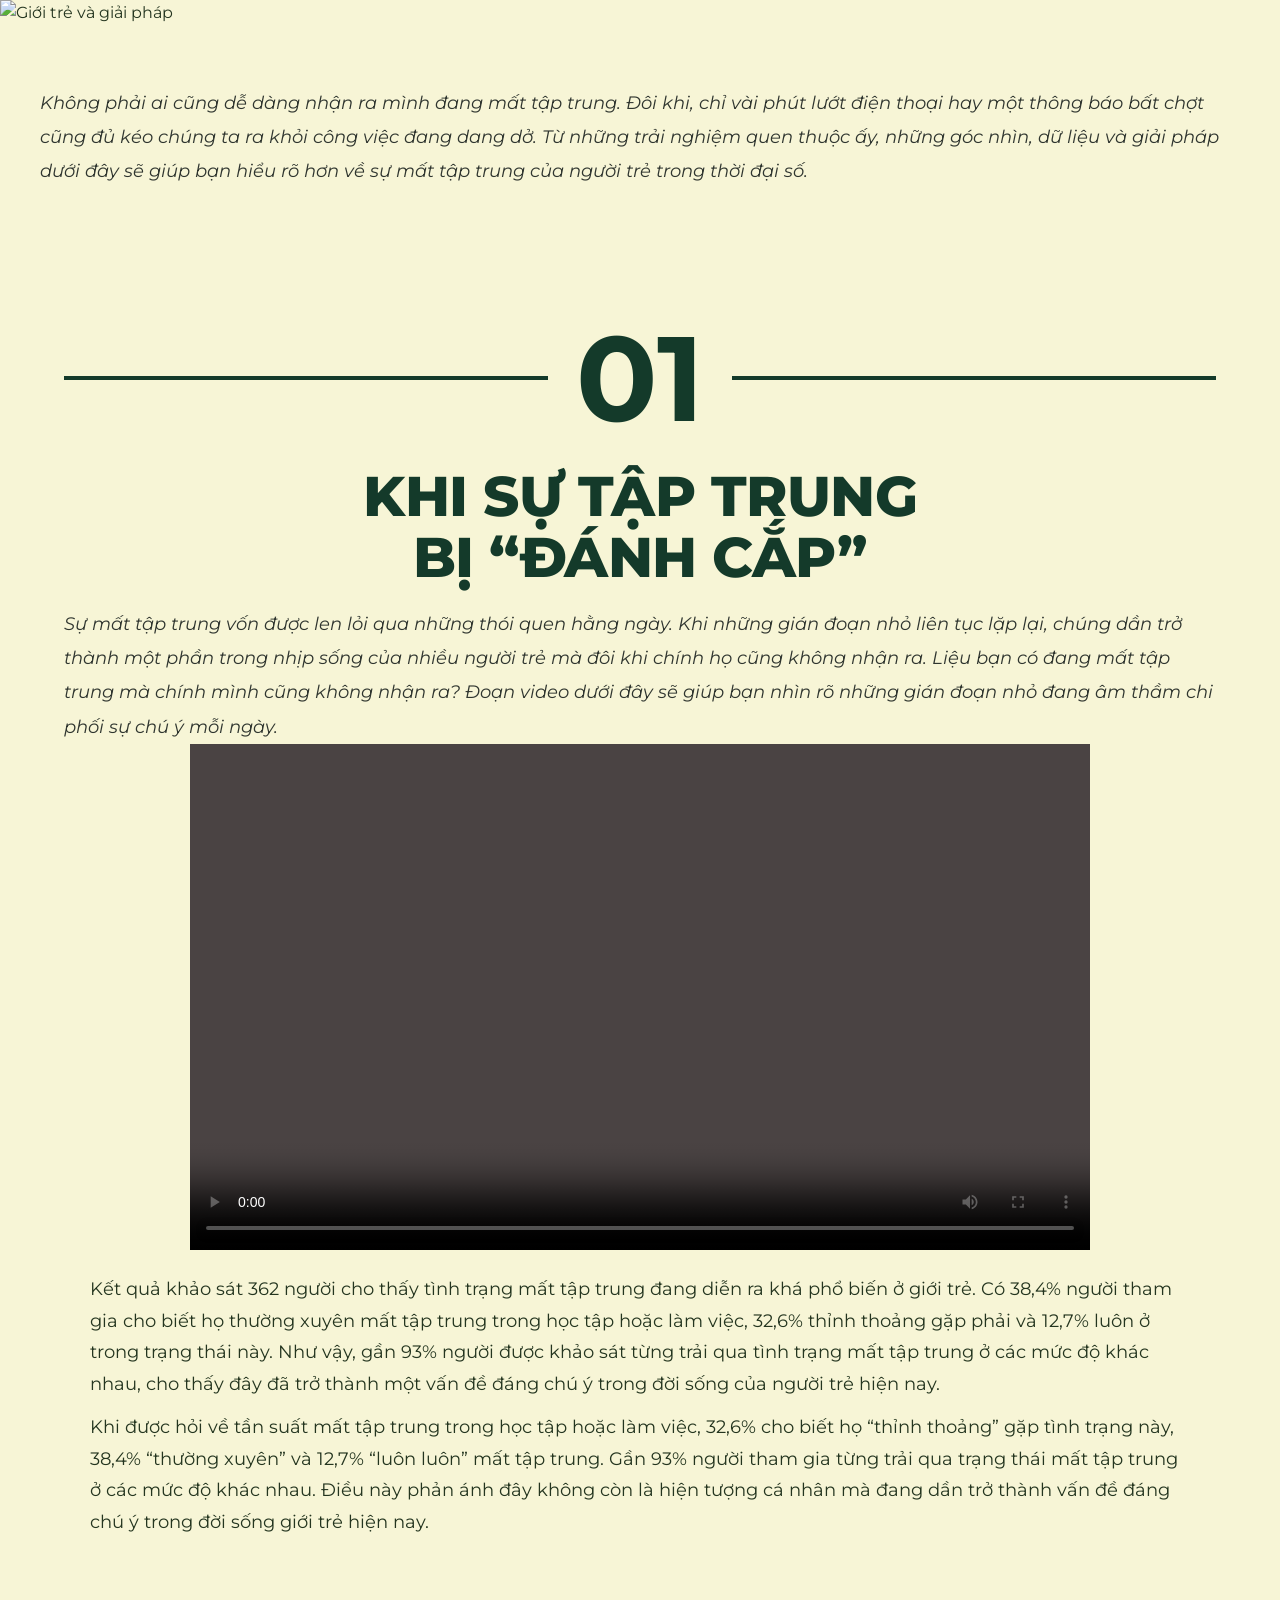
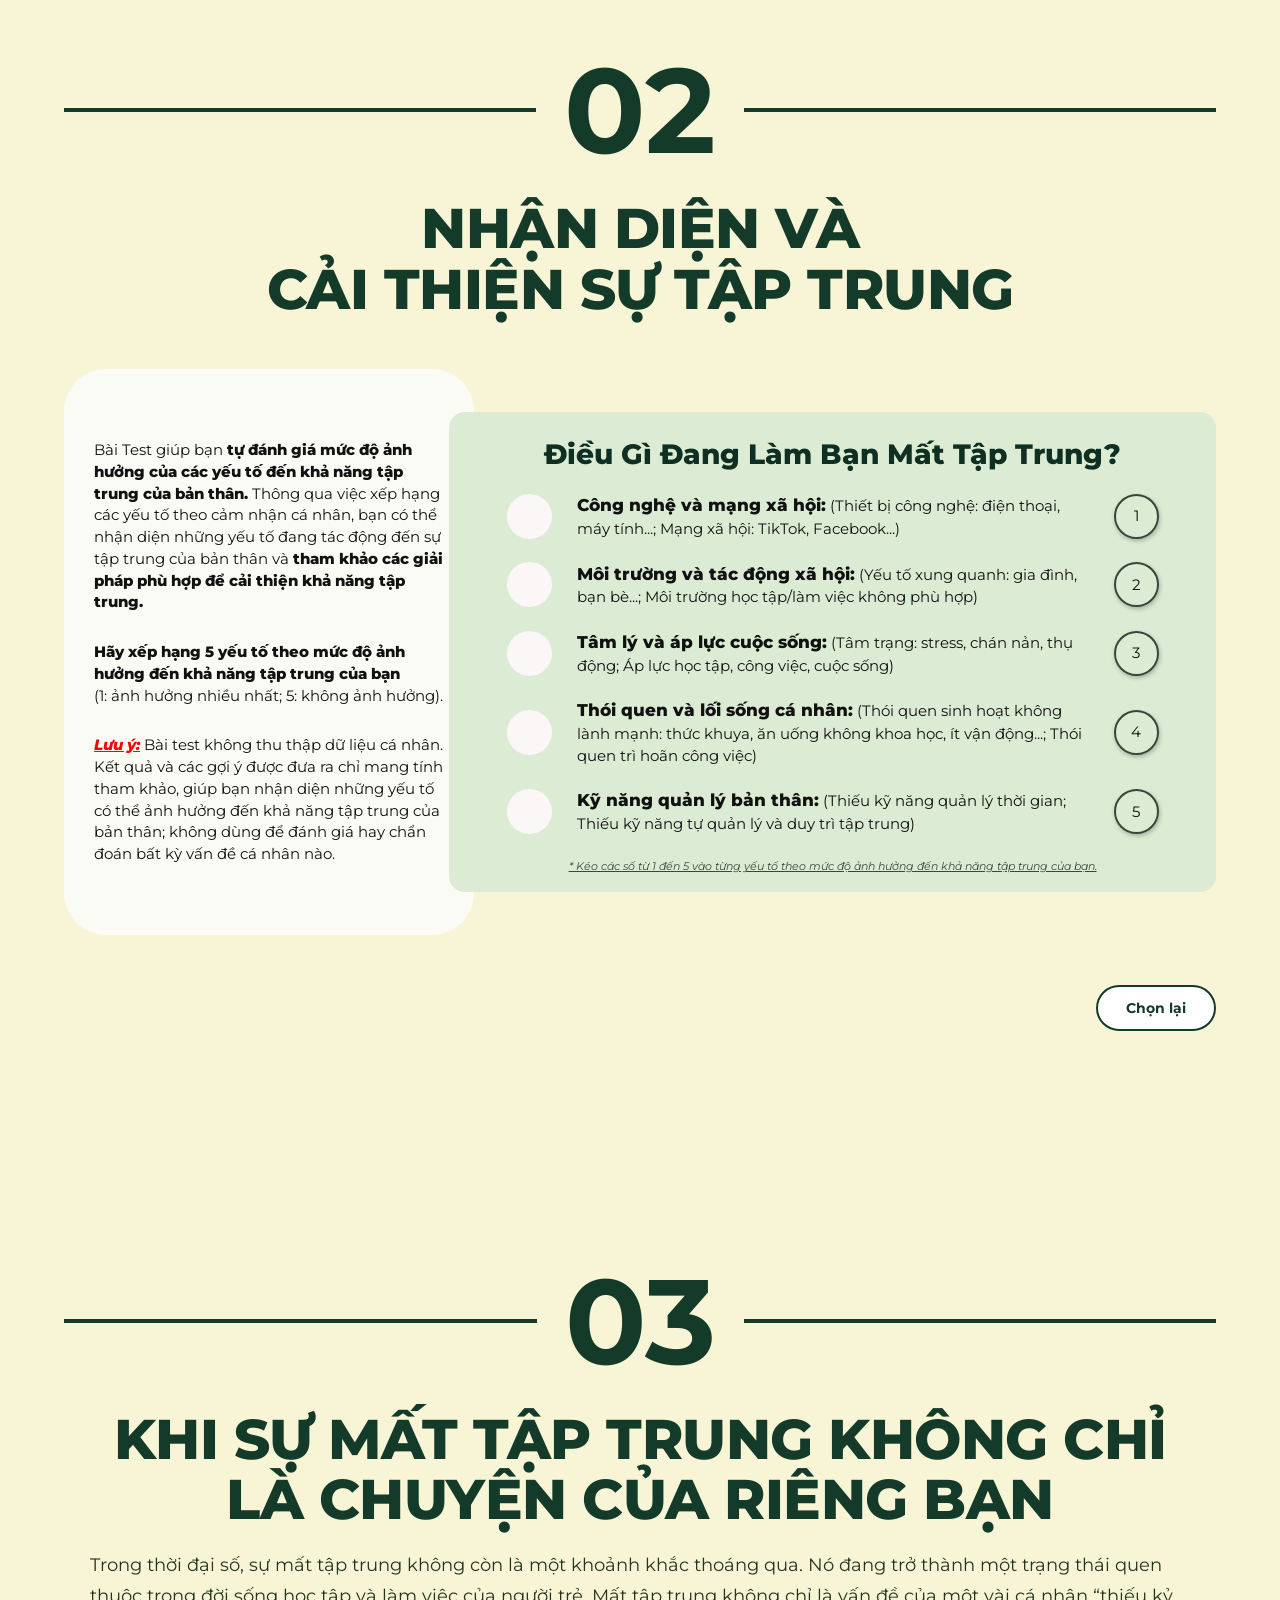
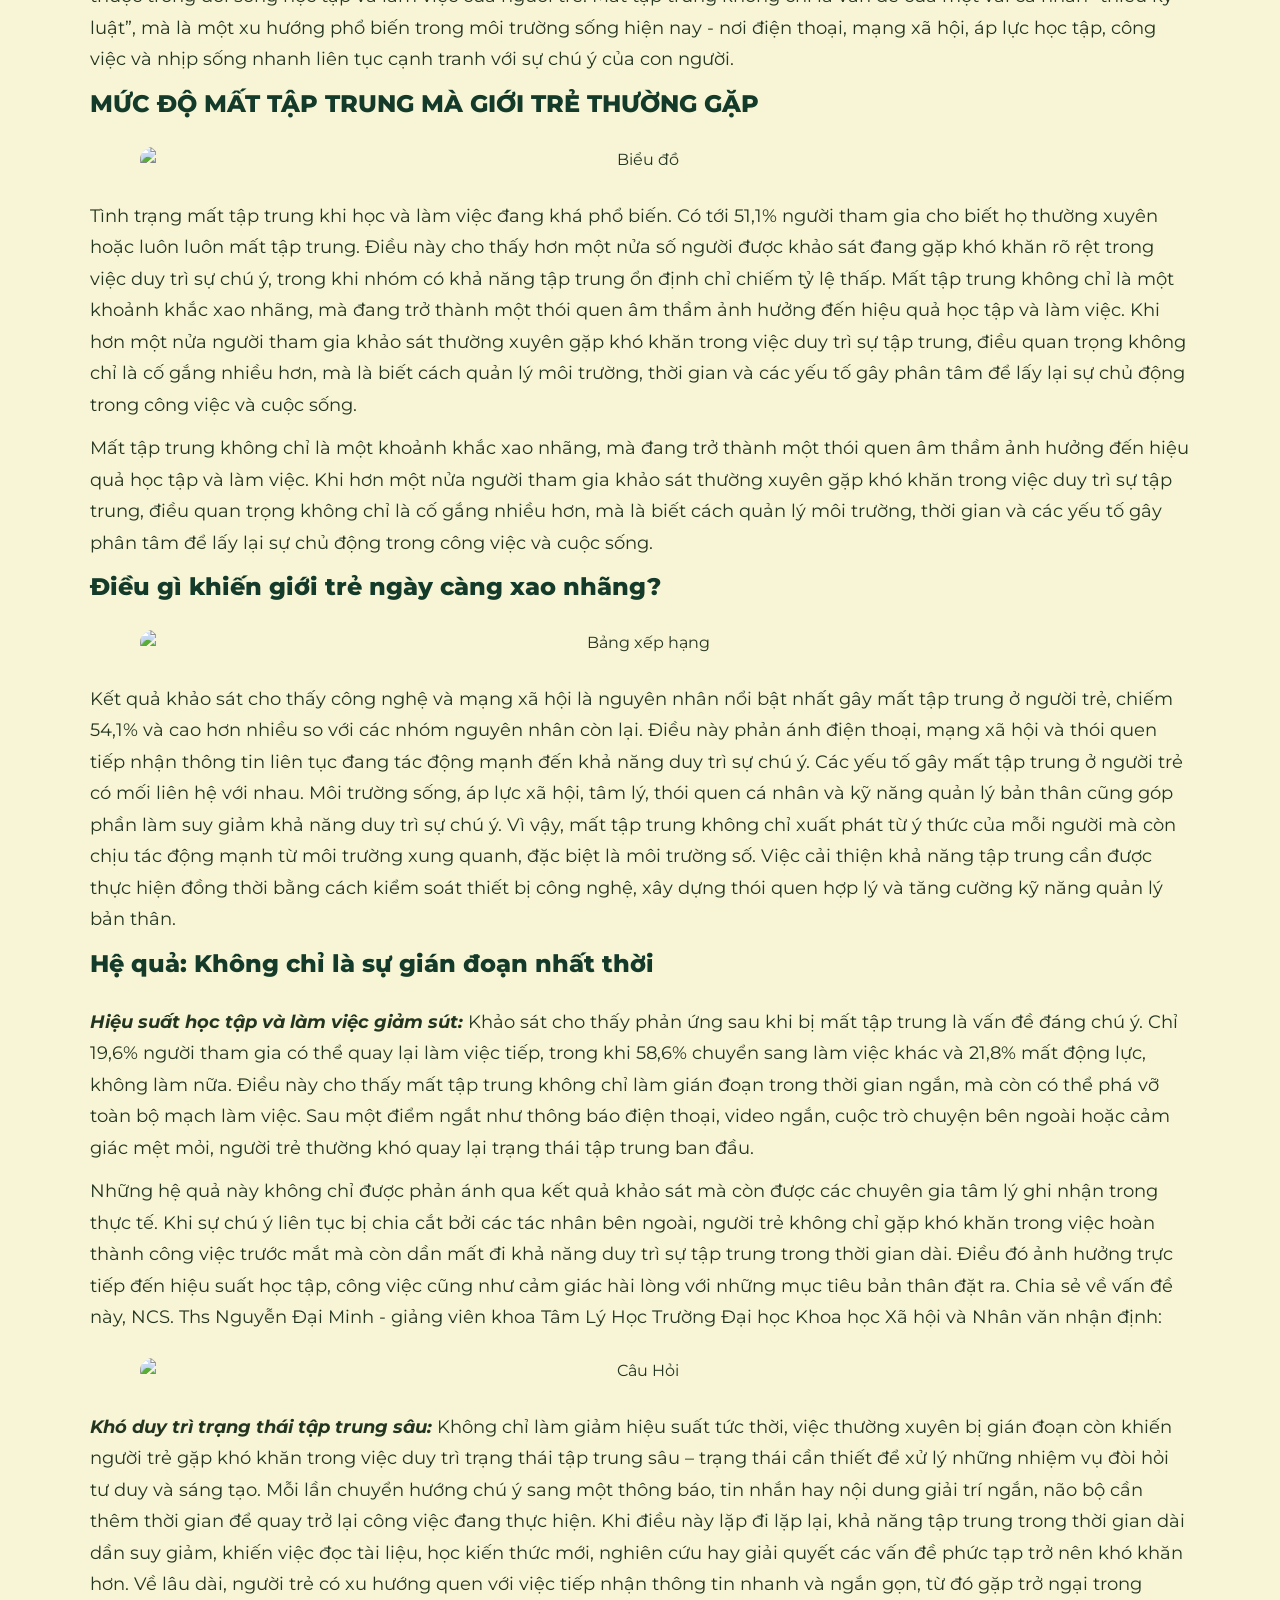
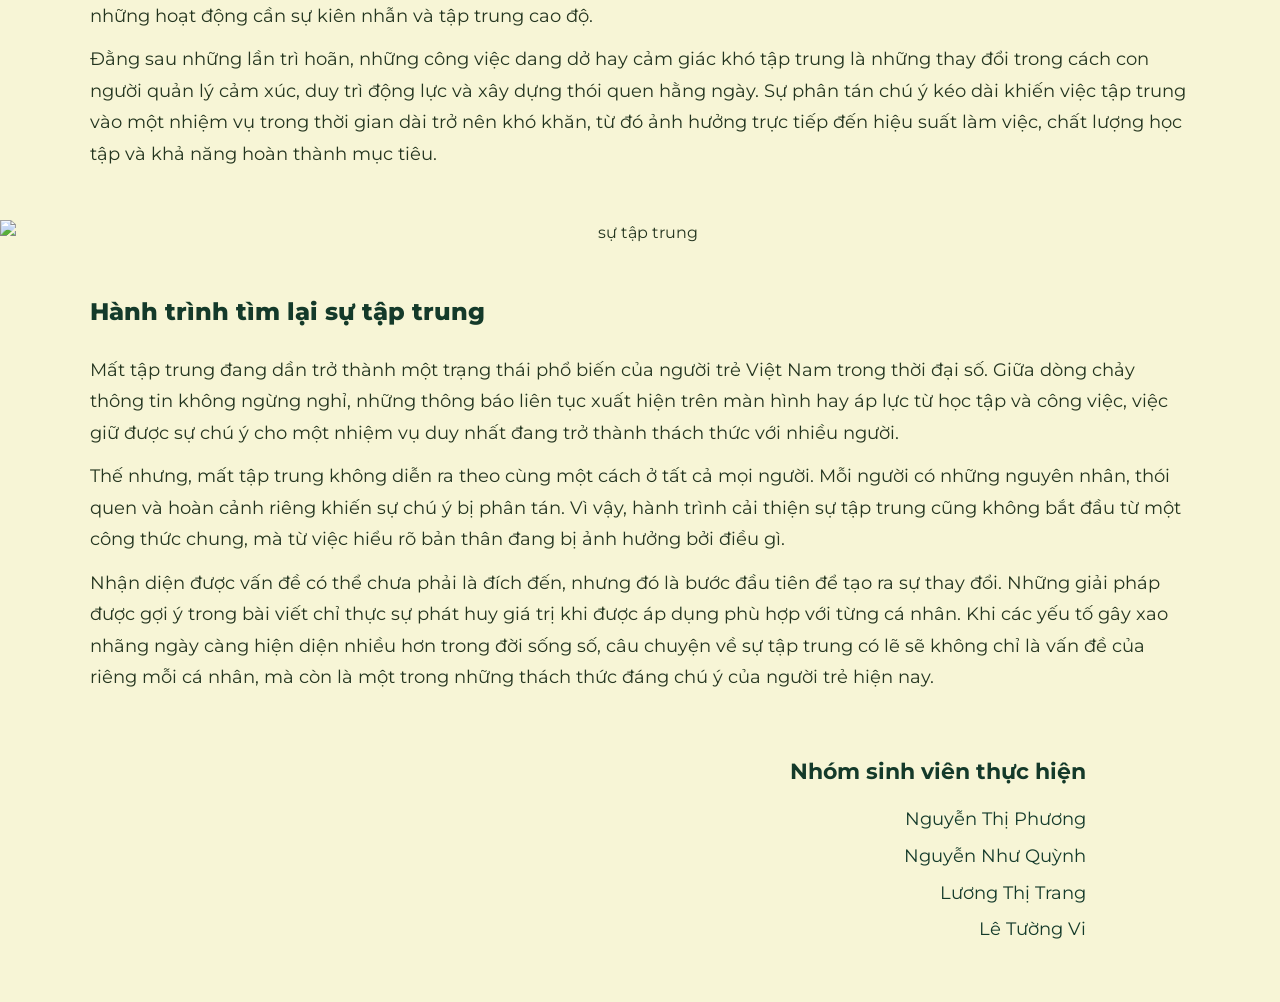
==== commit 8daf7be9: "up project" ====
--- a/src/index.html
+++ b/src/index.html
@@ -82,84 +82,66 @@
 
             <h2>NHẬN DIỆN VÀ <br>CẢI THIỆN SỰ TẬP TRUNG</h2>
 
-            <div class="test-wrap">
-                <div class="test-info">
-                    <div class="test-info-inner">
-                        <p>
-                            Bài Test giúp bạn <strong>nhận diện những yếu tố gây mất tập trung và mức độ ảnh
-                                hưởng</strong>
-                            của chúng đến bản thân. Từ đó, bạn có thể xác định nguyên nhân chính và
-                            <strong>tham khảo các giải pháp phù hợp để cải thiện khả năng tập trung.</strong>
-                        </p>
-
-                        <p>
-                            Bài test gồm <strong>5 câu hỏi với 5 mức độ trả lời.</strong><br>
-                            <em>(Mỗi câu chỉ chọn 1 đáp án và mỗi mức độ chỉ được sử dụng một lần trong toàn bộ bài
-                                test.)</em>
-                        </p>
-
-                        <p class="note-text">
-                            <strong>Lưu ý:</strong> Kết quả và các giải pháp đề xuất chỉ mang tính tham khảo đối với
-                            tình trạng mất tập trung ở mức độ nhẹ, phổ biến; không dùng để đánh giá hay chẩn đoán bất kỳ
-                            vấn đề cá nhân nào.
-                        </p>
-                    </div>
-                </div>
-
-                <div class="test-form">
-                    <h3>Điều Gì Đang Làm Bạn Mất Tập Trung?</h3>
-
-                    <div class="survey-grid">
-                        <div></div>
-
-                        <div>Rất thường xuyên</div>
-                        <div>Thường xuyên</div>
-                        <div>Thỉnh thoảng</div>
-                        <div>Hiếm khi</div>
-                        <div>Không bao giờ</div>
-
-                        <!-- 1 -->
-                        <div class="question">1. Công nghệ và mạng xã hội</div>
-                        <label><input type="radio" name="q1" value="very" data-factor="tech"></label>
-                        <label><input type="radio" name="q1" value="often" data-factor="tech"></label>
-                        <label><input type="radio" name="q1" value="sometimes" data-factor="tech"></label>
-                        <label><input type="radio" name="q1" value="rarely" data-factor="tech"></label>
-                        <label><input type="radio" name="q1" value="never" data-factor="tech"></label>
-
-                        <!-- 2 -->
-                        <div class="question">2. Môi trường và tác động xã hội</div>
-                        <label><input type="radio" name="q2" value="very" data-factor="social"></label>
-                        <label><input type="radio" name="q2" value="often" data-factor="social"></label>
-                        <label><input type="radio" name="q2" value="sometimes" data-factor="social"></label>
-                        <label><input type="radio" name="q2" value="rarely" data-factor="social"></label>
-                        <label><input type="radio" name="q2" value="never" data-factor="social"></label>
-
-                        <!-- 3 -->
-                        <div class="question">3. Tâm lý và áp lực cuộc sống</div>
-                        <label><input type="radio" name="q3" value="very" data-factor="pressure"></label>
-                        <label><input type="radio" name="q3" value="often" data-factor="pressure"></label>
-                        <label><input type="radio" name="q3" value="sometimes" data-factor="pressure"></label>
-                        <label><input type="radio" name="q3" value="rarely" data-factor="pressure"></label>
-                        <label><input type="radio" name="q3" value="never" data-factor="pressure"></label>
-
-                        <!-- 4 -->
-                        <div class="question">4. Thói quen và lối sống cá nhân</div>
-                        <label><input type="radio" name="q4" value="very" data-factor="habit"></label>
-                        <label><input type="radio" name="q4" value="often" data-factor="habit"></label>
-                        <label><input type="radio" name="q4" value="sometimes" data-factor="habit"></label>
-                        <label><input type="radio" name="q4" value="rarely" data-factor="habit"></label>
-                        <label><input type="radio" name="q4" value="never" data-factor="habit"></label>
-
-                        <!-- 5 -->
-                        <div class="question">5. Kỹ năng quản lý bản thân</div>
-                        <label><input type="radio" name="q5" value="very" data-factor="skill"></label>
-                        <label><input type="radio" name="q5" value="often" data-factor="skill"></label>
-                        <label><input type="radio" name="q5" value="sometimes" data-factor="skill"></label>
-                        <label><input type="radio" name="q5" value="rarely" data-factor="skill"></label>
-                        <label><input type="radio" name="q5" value="never" data-factor="skill"></label>
-                    </div>
-                </div>
-            </div>
+           <div class="test-wrap">
+    <div class="test-info">
+        <div class="test-info-inner">
+            <p>
+                Bài Test giúp bạn <strong>tự đánh giá mức độ ảnh hưởng của các yếu tố đến khả năng tập trung của bản thân.</strong>
+                Thông qua việc xếp hạng các yếu tố theo cảm nhận cá nhân, bạn có thể nhận diện những yếu tố đang tác động đến sự tập trung của bản thân và
+                <strong>tham khảo các giải pháp phù hợp để cải thiện khả năng tập trung.</strong>
+            </p>
+
+            <p>
+                <strong>Hãy xếp hạng 5 yếu tố theo mức độ ảnh hưởng đến khả năng tập trung của bạn</strong><br>
+                (1: ảnh hưởng nhiều nhất; 5: không ảnh hưởng).
+            </p>
+
+            <p class="note-text">
+                <strong>Lưu ý:</strong> Bài test không thu thập dữ liệu cá nhân. Kết quả và các gợi ý được đưa ra chỉ mang tính tham khảo, giúp bạn nhận diện những yếu tố có thể ảnh hưởng đến khả năng tập trung của bản thân; không dùng để đánh giá hay chẩn đoán bất kỳ vấn đề cá nhân nào.
+            </p>
+        </div>
+    </div>
+
+   <div class="test-form">
+    <h3>Điều Gì Đang Làm Bạn Mất Tập Trung?</h3>
+
+    <div class="rank-list">
+        <div class="rank-item" data-factor="tech">
+            <div class="rank-dot"></div>
+            <p><strong>Công nghệ và mạng xã hội:</strong> (Thiết bị công nghệ: điện thoại, máy tính...; Mạng xã hội: TikTok, Facebook...)</p>
+            <div class="rank-number" draggable="true">1</div>
+        </div>
+
+        <div class="rank-item" data-factor="social">
+            <div class="rank-dot"></div>
+            <p><strong>Môi trường và tác động xã hội:</strong> (Yếu tố xung quanh: gia đình, bạn bè...; Môi trường học tập/làm việc không phù hợp)</p>
+            <div class="rank-number" draggable="true">2</div>
+        </div>
+
+        <div class="rank-item" data-factor="pressure">
+            <div class="rank-dot"></div>
+            <p><strong>Tâm lý và áp lực cuộc sống:</strong> (Tâm trạng: stress, chán nản, thụ động; Áp lực học tập, công việc, cuộc sống)</p>
+            <div class="rank-number" draggable="true">3</div>
+        </div>
+
+        <div class="rank-item" data-factor="habit">
+            <div class="rank-dot"></div>
+            <p><strong>Thói quen và lối sống cá nhân:</strong> (Thói quen sinh hoạt không lành mạnh: thức khuya, ăn uống không khoa học, ít vận động...; Thói quen trì hoãn công việc)</p>
+            <div class="rank-number" draggable="true">4</div>
+        </div>
+
+        <div class="rank-item" data-factor="skill">
+            <div class="rank-dot"></div>
+            <p><strong>Kỹ năng quản lý bản thân:</strong> (Thiếu kỹ năng quản lý thời gian; Thiếu kỹ năng tự quản lý và duy trì tập trung)</p>
+            <div class="rank-number" draggable="true">5</div>
+        </div>
+
+        <p class="rank-note">
+            * Kéo các số từ 1 đến 5 vào từng yếu tố theo mức độ ảnh hưởng đến khả năng tập trung của bạn.
+        </p>
+    </div>
+</div>
+</div>
 
             <div class="survey-action">
                 <button id="reset-survey-btn" class="reset-survey-btn" type="button">
@@ -202,7 +184,7 @@
                 MỨC ĐỘ MẤT TẬP TRUNG MÀ GIỚI TRẺ THƯỜNG GẶP
             </h3>
             <img class="content-img"
-                src="https://res.cloudinary.com/dkmudlfal/image/upload/v1780996762/ChatGPT_Image_Jun_7_2026_11_33_10_PM_1_ej50fa.png"
+                src="https://res.cloudinary.com/dkmudlfal/image/upload/v1781840685/ChatGPT_Image_Jun_16_2026_09_39_23_PM_4_uxgfba.png"
                 alt="Biểu đồ">
 
             <p class="text">
@@ -286,7 +268,7 @@
                 tiếp đến hiệu suất làm việc, chất lượng học tập và khả năng hoàn thành mục tiêu.
             </p>
             <img class="focus-image"
-                src="https://res.cloudinary.com/dkmudlfal/image/upload/v1781256319/mega_1_ciphwe.png"
+                src="https://res.cloudinary.com/dkmudlfal/image/upload/v1781840861/mega_1_1_e1w5iq.png"
                 alt="sự tập trung">
             <h4 class="sub-title">Hành trình tìm lại sự tập trung</h4>
             <p class="text">
--- a/src/home.css
+++ b/src/home.css
@@ -144,6 +144,7 @@
     object-fit: cover;
     display: block;
 }
+
 .video-cafe {
     width: 100%;
     max-width: 900px;
@@ -237,22 +238,25 @@
     0% {
         box-shadow: 0 0 8px rgba(20, 58, 42, 0.4), 0 0 16px rgba(20, 58, 42, 0.2);
     }
+
     50% {
         box-shadow: 0 0 12px rgba(20, 58, 42, 0.6), 0 0 24px rgba(20, 58, 42, 0.3), inset 0 0 8px rgba(20, 58, 42, 0.1);
     }
+
     100% {
         box-shadow: 0 0 8px rgba(20, 58, 42, 0.4), 0 0 16px rgba(20, 58, 42, 0.2);
     }
 }
 
-.survey-action{
-    max-width: 1280px; /* bằng survey-result */
+.survey-action {
+    max-width: 1280px;
+    /* bằng survey-result */
     margin: 12px auto 0;
     display: flex;
     justify-content: flex-end;
 }
 
-.reset-survey-btn{
+.reset-survey-btn {
     padding: 12px 28px;
     background: #fff;
     color: #143A2A;
@@ -265,11 +269,11 @@
     animation: borderGlow 2s ease-in-out infinite;
 }
 
-.reset-survey-btn:hover{
+.reset-survey-btn:hover {
     background: #143A2A;
     color: #fff;
     transform: translateY(-2px);
-    box-shadow: 0 0 16px rgba(20,58,42,.8);
+    box-shadow: 0 0 16px rgba(20, 58, 42, .8);
 }
 
 .survey-grid {
@@ -320,6 +324,7 @@
 .survey-table {
     display: none;
 }
+
 /* kết quả - giải pháp */
 
 .survey-result {
@@ -331,7 +336,8 @@
     border-radius: 22px;
 
     /* padding: 28px 34px; */
-    padding-bottom: 120px; /* chừa chỗ cho nút (tăng để phù hợp kích thước mới) */
+    padding-bottom: 120px;
+    /* chừa chỗ cho nút (tăng để phù hợp kích thước mới) */
 
     position: relative;
 
@@ -538,6 +544,7 @@
 .solution-content strong {
     font-weight: 800;
 }
+
 /* audio card */
 .audio-card {
     max-width: 520px;
@@ -586,8 +593,9 @@
 }
 
 .audio-toggle-btn:focus {
-    outline: 2px solid rgba(0,0,0,0.15);
-}
+    outline: 2px solid rgba(0, 0, 0, 0.15);
+}
+
 .tile-void {
     text-align: center;
     font-size: 18px;
@@ -612,16 +620,45 @@
     transform-origin: center;
 }
 
-.audio-wave span:nth-child(1) { height: 30px; }
-.audio-wave span:nth-child(2) { height: 55px; }
-.audio-wave span:nth-child(3) { height: 80px; }
-.audio-wave span:nth-child(4) { height: 45px; }
-.audio-wave span:nth-child(5) { height: 70px; }
-.audio-wave span:nth-child(6) { height: 35px; }
-.audio-wave span:nth-child(7) { height: 75px; }
-.audio-wave span:nth-child(8) { height: 48px; }
-.audio-wave span:nth-child(9) { height: 62px; }
-.audio-wave span:nth-child(10) { height: 38px; }
+.audio-wave span:nth-child(1) {
+    height: 30px;
+}
+
+.audio-wave span:nth-child(2) {
+    height: 55px;
+}
+
+.audio-wave span:nth-child(3) {
+    height: 80px;
+}
+
+.audio-wave span:nth-child(4) {
+    height: 45px;
+}
+
+.audio-wave span:nth-child(5) {
+    height: 70px;
+}
+
+.audio-wave span:nth-child(6) {
+    height: 35px;
+}
+
+.audio-wave span:nth-child(7) {
+    height: 75px;
+}
+
+.audio-wave span:nth-child(8) {
+    height: 48px;
+}
+
+.audio-wave span:nth-child(9) {
+    height: 62px;
+}
+
+.audio-wave span:nth-child(10) {
+    height: 38px;
+}
 
 .audio-card p {
     font-size: 22px;
@@ -635,18 +672,46 @@
     animation: wave 0.8s infinite ease-in-out;
 }
 
-.audio-card.playing .audio-wave span:nth-child(2) { animation-delay: .1s; }
-.audio-card.playing .audio-wave span:nth-child(3) { animation-delay: .2s; }
-.audio-card.playing .audio-wave span:nth-child(4) { animation-delay: .3s; }
-.audio-card.playing .audio-wave span:nth-child(5) { animation-delay: .4s; }
-.audio-card.playing .audio-wave span:nth-child(6) { animation-delay: .5s; }
-.audio-card.playing .audio-wave span:nth-child(7) { animation-delay: .4s; }
-.audio-card.playing .audio-wave span:nth-child(8) { animation-delay: .3s; }
-.audio-card.playing .audio-wave span:nth-child(9) { animation-delay: .2s; }
-.audio-card.playing .audio-wave span:nth-child(10) { animation-delay: .1s; }
+.audio-card.playing .audio-wave span:nth-child(2) {
+    animation-delay: .1s;
+}
+
+.audio-card.playing .audio-wave span:nth-child(3) {
+    animation-delay: .2s;
+}
+
+.audio-card.playing .audio-wave span:nth-child(4) {
+    animation-delay: .3s;
+}
+
+.audio-card.playing .audio-wave span:nth-child(5) {
+    animation-delay: .4s;
+}
+
+.audio-card.playing .audio-wave span:nth-child(6) {
+    animation-delay: .5s;
+}
+
+.audio-card.playing .audio-wave span:nth-child(7) {
+    animation-delay: .4s;
+}
+
+.audio-card.playing .audio-wave span:nth-child(8) {
+    animation-delay: .3s;
+}
+
+.audio-card.playing .audio-wave span:nth-child(9) {
+    animation-delay: .2s;
+}
+
+.audio-card.playing .audio-wave span:nth-child(10) {
+    animation-delay: .1s;
+}
 
 @keyframes wave {
-    0%, 100% {
+
+    0%,
+    100% {
         transform: scaleY(.55);
     }
 
@@ -656,27 +721,29 @@
 }
 
 /* tile  */
-.tile  {
+.tile {
     padding-top: 30px;
     text-align: center;
-   margin-bottom: 30px;
-   font-size: 30px;
-
-}
-.tile-img  {
+    margin-bottom: 30px;
+    font-size: 30px;
+
+}
+
+.tile-img {
     padding-top: 10px;
     text-align: center;
-   margin-bottom: 20px;
-   font-size: 18px;
-
-}
-.tile-img2  {
+    margin-bottom: 20px;
+    font-size: 18px;
+
+}
+
+.tile-img2 {
     padding-top: 60px;
-  /* left: 50%; */
+    /* left: 50%; */
     transform: translateX(-30%);
     text-align: center;
-   margin-bottom: 20px;
-   font-size: 18px;
+    margin-bottom: 20px;
+    font-size: 18px;
 
 }
 
@@ -720,6 +787,7 @@
     font-weight: 700;
     color: #000;
 }
+
 .solution-image {
     width: 100%;
     display: block;
@@ -729,7 +797,7 @@
 
     border-radius: 20px;
 
-    box-shadow: 0 8px 24px rgba(0,0,0,.08);
+    box-shadow: 0 8px 24px rgba(0, 0, 0, .08);
 }
 
 /* QUOTE */
@@ -750,114 +818,119 @@
     width: 100%;
     border-radius: 8px;
 }
+
 /* Không gian image */
 .Space-image {
     width: 100%;
     display: block;
     margin: 24px auto;
     border-radius: 20px;
-    box-shadow: 0 12px 30px rgba(0,0,0,.12);
-}
-.library-gallery{
-    display:grid;
-    grid-template-columns:1fr 1fr;
-    gap:20px;
+    box-shadow: 0 12px 30px rgba(0, 0, 0, .12);
+}
+
+.library-gallery {
+    display: grid;
+    grid-template-columns: 1fr 1fr;
+    gap: 20px;
     padding-bottom: 70px;
 }
 
-.library-gallery img{
-    width:100%;
-    height:450px;
-    object-fit:cover;
-    border-radius:20px;
-}
-.library-column{
+.library-gallery img {
+    width: 100%;
+    height: 450px;
+    object-fit: cover;
+    border-radius: 20px;
+}
+
+.library-column {
     padding-top: 70px;
-    display:grid;
+    display: grid;
     grid-template-columns: 1fr 1.2fr;
-    gap:24px;
-    margin:30px 0;
-}
-
-.left-column{
-    display:flex;
-    flex-direction:column;
-    gap:24px;
-}
-
-.left-column img{
-    width:100%;
-    height:240px;
-    object-fit:cover;
-    border-radius:20px;
-    display:block;
-}
-
-.right-column img{
-    width:100%;
-    height:504px;
-    object-fit:cover;
-    border-radius:20px;
-    display:block;
-}
+    gap: 24px;
+    margin: 30px 0;
+}
+
+.left-column {
+    display: flex;
+    flex-direction: column;
+    gap: 24px;
+}
+
+.left-column img {
+    width: 100%;
+    height: 240px;
+    object-fit: cover;
+    border-radius: 20px;
+    display: block;
+}
+
+.right-column img {
+    width: 100%;
+    height: 504px;
+    object-fit: cover;
+    border-radius: 20px;
+    display: block;
+}
+
 /* photo */
-.library-photo-grid{
-    display:grid;
-    grid-template-columns:1fr 1fr;
-    gap:24px;
-    margin:40px 0;
-}
-
-.library-photo-grid img{
-    width:100%;
-    display:block;
-    border-radius:20px;
-}
-
-.library-quote{
+.library-photo-grid {
+    display: grid;
+    grid-template-columns: 1fr 1fr;
+    gap: 24px;
+    margin: 40px 0;
+}
+
+.library-photo-grid img {
+    width: 100%;
+    display: block;
+    border-radius: 20px;
+}
+
+.library-quote {
     /* display:flex; */
-    flex-direction:column;
-    justify-content:center;
-    align-items:center;
-
-    padding:30px;
-    text-align:center;
-}
-
-.library-quote p{
-    font-size:28px;
-    font-weight:700;
-    line-height:1.5;
-    margin-bottom:20px;
-    color:#000;
-}
-
-.library-quote span{
-    font-size:22px;
-    font-weight:700;
-    color:#000;
-}
+    flex-direction: column;
+    justify-content: center;
+    align-items: center;
+
+    padding: 30px;
+    text-align: center;
+}
+
+.library-quote p {
+    font-size: 28px;
+    font-weight: 700;
+    line-height: 1.5;
+    margin-bottom: 20px;
+    color: #000;
+}
+
+.library-quote span {
+    font-size: 22px;
+    font-weight: 700;
+    color: #000;
+}
+
 /* meeeting */
-.meeting-gallery{
+.meeting-gallery {
     max-width: 1000px;
     margin: 40px auto;
 }
 
-.meeting-top{
+.meeting-top {
     display: grid;
     grid-template-columns: 1fr 1fr;
     gap: 20px;
     margin-bottom: 20px;
 }
 
-.meeting-top img{
+.meeting-top img {
     width: 100%;
     height: 260px;
     object-fit: cover;
     border-radius: 12px;
 }
 
-.meeting-bottom img{
+.meeting-bottom img {
     width: 100%;
     height: 500px;
     object-fit: cover;
@@ -879,7 +952,7 @@
     border-radius: 18px;
     overflow: hidden;
     background: #000;
-    box-shadow: 0 10px 28px rgba(0,0,0,.12);
+    box-shadow: 0 10px 28px rgba(0, 0, 0, .12);
 }
 
 .momento360-item iframe {
@@ -888,6 +961,7 @@
     border: 0;
     display: block;
 }
+
 /* thiền */
 /* THIỀN QUOTE */
 .expert-quote-section {
@@ -977,7 +1051,7 @@
 }
 
 /* Right-aligned variant for article credits */
-.author{
+.author {
     width: fit-content;
     margin-left: 63%;
     margin-top: 60px;
@@ -985,13 +1059,13 @@
     color: #143A2A;
 }
 
-.author h4{
+.author h4 {
     margin-bottom: 16px;
     font-size: 22px;
     font-weight: 700;
 }
 
-.author p{
+.author p {
     margin: 8px 0;
     font-size: 18px;
 }
@@ -1014,21 +1088,22 @@
         margin-left: 0;
     }
 }
-.video-meditation{
-    width:100%;
-    max-width:900px;
-    margin:30px auto;
-    aspect-ratio:16 / 9;
-    border-radius:18px;
-    overflow:hidden;
-    background:#000;
-}
-
-.video-meditation iframe{
-    width:100%;
-    height:100%;
-    border:0;
-    display:block;
+
+.video-meditation {
+    width: 100%;
+    max-width: 900px;
+    margin: 30px auto;
+    aspect-ratio: 16 / 9;
+    border-radius: 18px;
+    overflow: hidden;
+    background: #000;
+}
+
+.video-meditation iframe {
+    width: 100%;
+    height: 100%;
+    border: 0;
+    display: block;
 }
 
 
@@ -1148,7 +1223,8 @@
         font-size: 18px;
         line-height: 1.5;
     }
-     .solution-content {
+
+    .solution-content {
         padding: 24px;
         border-radius: 18px;
     }
@@ -1236,20 +1312,20 @@
 
 
     /* meeeting */
-    .meeting-top{
+    .meeting-top {
         grid-template-columns: 1fr;
     }
 
-    .meeting-top img{
+    .meeting-top img {
         height: 220px;
     }
 
-    .meeting-bottom img{
+    .meeting-bottom img {
         height: 300px;
     }
 
     /* 360 */
-     .momento360-grid {
+    .momento360-grid {
         gap: 18px;
         margin: 24px auto;
     }
@@ -1257,21 +1333,22 @@
     .momento360-item {
         border-radius: 12px;
     }
+
     /* thiền */
-    .expert-quote-section{
-        padding:20px;
-    }
-
-    .expert-quote-card{
-        padding:30px 20px;
-    }
-
-    .expert-quote-card p{
-        font-size:14px;
-    }
-
-    .quote-mark{
-        font-size:42px;
+    .expert-quote-section {
+        padding: 20px;
+    }
+
+    .expert-quote-card {
+        padding: 30px 20px;
+    }
+
+    .expert-quote-card p {
+        font-size: 14px;
+    }
+
+    .quote-mark {
+        font-size: 42px;
     }
 
 }
@@ -1316,9 +1393,9 @@
     }
 
     .test-wrap {
-    display: block;
-    min-height: auto;
-}
+        display: block;
+        min-height: auto;
+    }
 
     .test-info {
         width: 100%;
@@ -1353,8 +1430,9 @@
     .note-content {
         font-size: 22px;
     }
+
     /* thiền */
-    
+
 }
 
 /* DESKTOP */
@@ -1392,6 +1470,14 @@
         margin-bottom: 12px;
     }
 
+    .text span {
+        font-weight: bold;
+        font-style: italic;
+    }
+    .text-column{
+        text-align: center;
+    }
+
     .sub-title {
         max-width: 1100px;
         font-size: 24px;
@@ -1415,7 +1501,7 @@
         gap: 40px;
     }
 
-     .focus-image2 {
+    .focus-image2 {
         /* width: 100vw; */
         /* max-width: none; */
         height: auto;
@@ -1428,7 +1514,8 @@
 
         border-radius: 0;
     }
-     .focus-image {
+
+    .focus-image {
         width: 100vw;
         max-width: none;
         height: auto;
@@ -1441,7 +1528,292 @@
 
         border-radius: 0;
     }
+
     .section:has(.focus-image) {
+        overflow: visible;
+    }
+}
+
+
+/* =========================================================
+   TEST SECTION - UPDATED DESIGN
+   Dán HTML mới dùng .rank-list / .rank-item để phần này hoạt động
+   ========================================================= */
+
+.section-test {
+    overflow: hidden;
+}
+
+.test-wrap {
+    max-width: 1180px;
+    margin: 50px auto;
+    display: grid;
+    grid-template-columns: 410px 1fr;
+    gap: 0;
+    align-items: center;
+}
+
+.test-info {
+    min-height: 530px;
+    background: #fbfbf5;
+    border-radius: 42px;
+    padding: 70px 30px;
+    text-align: left;
+    position: relative;
+    z-index: 1;
+    display: flex;
+    align-items: center;
+}
+
+.test-info-inner {
+    width: 100%;
+}
+
+.test-info p {
+    font-size: 15px;
+    line-height: 1.45;
+    color: #111;
+    margin-bottom: 28px;
+}
+
+.test-info p:last-child {
+    margin-bottom: 0;
+}
+
+.test-info strong {
+    font-weight: 800;
+}
+
+.test-info em {
+    font-style: italic;
+}
+
+.note-text strong {
+    color: #ff0000;
+    font-style: italic;
+    text-decoration: underline;
+}
+
+.test-form {
+    min-height: 480px;
+    background: #dcebd4;
+    border-radius: 16px;
+    padding: 26px 50px 18px;
+    margin-left: -25px;
+    position: relative;
+    z-index: 2;
+    color: #143A2A;
     overflow: visible;
 }
-}+
+.test-form h3 {
+    font-size: 28px;
+    line-height: 1.2;
+    font-weight: 800;
+    text-align: center;
+    color: #0f2f22;
+    margin-bottom: 22px;
+}
+
+.rank-list {
+    width: 100%;
+}
+
+.rank-item {
+    display: grid;
+    grid-template-columns: 60px 1fr 60px;
+    align-items: center;
+    gap: 18px;
+    margin-bottom: 22px;
+}
+
+.rank-dot {
+    width: 45px;
+    height: 45px;
+    background: #fbf7f7;
+    border-radius: 50%;
+    margin: auto;
+}
+
+.rank-item p {
+    font-size: 15px;
+    line-height: 1.45;
+    text-align: left;
+    color: #111;
+    margin: 0;
+}
+
+.rank-item p strong {
+    font-size: 17px;
+    font-weight: 800;
+}
+
+.rank-number {
+    width: 45px;
+    height: 45px;
+    border: 2px solid #34483c;
+    border-radius: 50%;
+    display: flex;
+    align-items: center;
+    justify-content: center;
+    color: #111;
+    font-size: 15px;
+    box-shadow: 1px 2px 4px rgba(0, 0, 0, .25);
+    margin: auto;
+}
+
+.rank-note {
+    margin-top: 24px;
+    text-align: center;
+    font-size: 11px;
+    line-height: 1.4;
+    font-style: italic;
+    text-decoration: underline;
+    color: #34483c;
+}
+
+/* Ẩn bảng survey cũ nếu trong HTML còn sót */
+.survey-grid {
+    display: none;
+}
+
+/* TABLET - TEST SECTION */
+@media (min-width: 768px) and (max-width: 1023px) {
+    .test-wrap {
+        display: block;
+        max-width: 720px;
+        margin: 40px auto;
+    }
+
+    .test-info {
+        min-height: auto;
+        width: 100%;
+        border-radius: 32px;
+        padding: 42px 36px;
+        margin-bottom: 24px;
+    }
+
+    .test-info-inner {
+        width: 100%;
+    }
+
+    .test-form {
+        width: 100%;
+        min-height: auto;
+        margin-left: 0;
+        padding: 32px 34px 24px;
+        border-radius: 18px;
+        overflow: visible;
+    }
+
+    .test-form h3 {
+        font-size: 26px;
+        line-height: 1.25;
+    }
+
+    .rank-item {
+        grid-template-columns: 56px 1fr 56px;
+        gap: 14px;
+        margin-bottom: 22px;
+    }
+
+    .rank-item p {
+        font-size: 14px;
+    }
+
+    .rank-item p strong {
+        font-size: 16px;
+    }
+
+    .rank-dot,
+    .rank-number {
+        width: 42px;
+        height: 42px;
+    }
+}
+
+/* MOBILE - TEST SECTION */
+@media (max-width: 767px) {
+    .home {
+        max-width: 430px;
+    }
+
+    .test-wrap {
+        display: block;
+        width: 100%;
+        margin: 30px auto;
+    }
+
+    .test-info {
+        width: 100%;
+        min-height: auto;
+        border-radius: 28px;
+        padding: 30px 24px;
+        margin-bottom: 22px;
+    }
+
+    .test-info-inner {
+        width: 100%;
+    }
+
+    .test-info p {
+        font-size: 14px;
+        line-height: 1.6;
+        margin-bottom: 20px;
+    }
+
+    .test-info p:last-child {
+        margin-bottom: 0;
+    }
+
+    .test-form {
+        width: 100%;
+        min-height: auto;
+        margin-left: 0;
+        padding: 26px 18px 22px;
+        border-radius: 18px;
+        overflow: visible;
+    }
+
+    .test-form h3 {
+        font-size: 22px;
+        line-height: 1.3;
+        margin-bottom: 22px;
+    }
+
+    .rank-item {
+        grid-template-columns: 36px 1fr 34px;
+        gap: 10px;
+        align-items: flex-start;
+        margin-bottom: 20px;
+    }
+
+    .rank-dot {
+        width: 32px;
+        height: 32px;
+        margin-top: 4px;
+    }
+
+    .rank-item p {
+        font-size: 13px;
+        line-height: 1.45;
+    }
+
+    .rank-item p strong {
+        font-size: 14px;
+    }
+
+    .rank-number {
+        width: 32px;
+        height: 32px;
+        font-size: 12px;
+        border-width: 1.5px;
+    }
+
+    .rank-note {
+        font-size: 10px;
+        line-height: 1.5;
+        margin-top: 16px;
+        padding: 0 4px;
+    }
+}
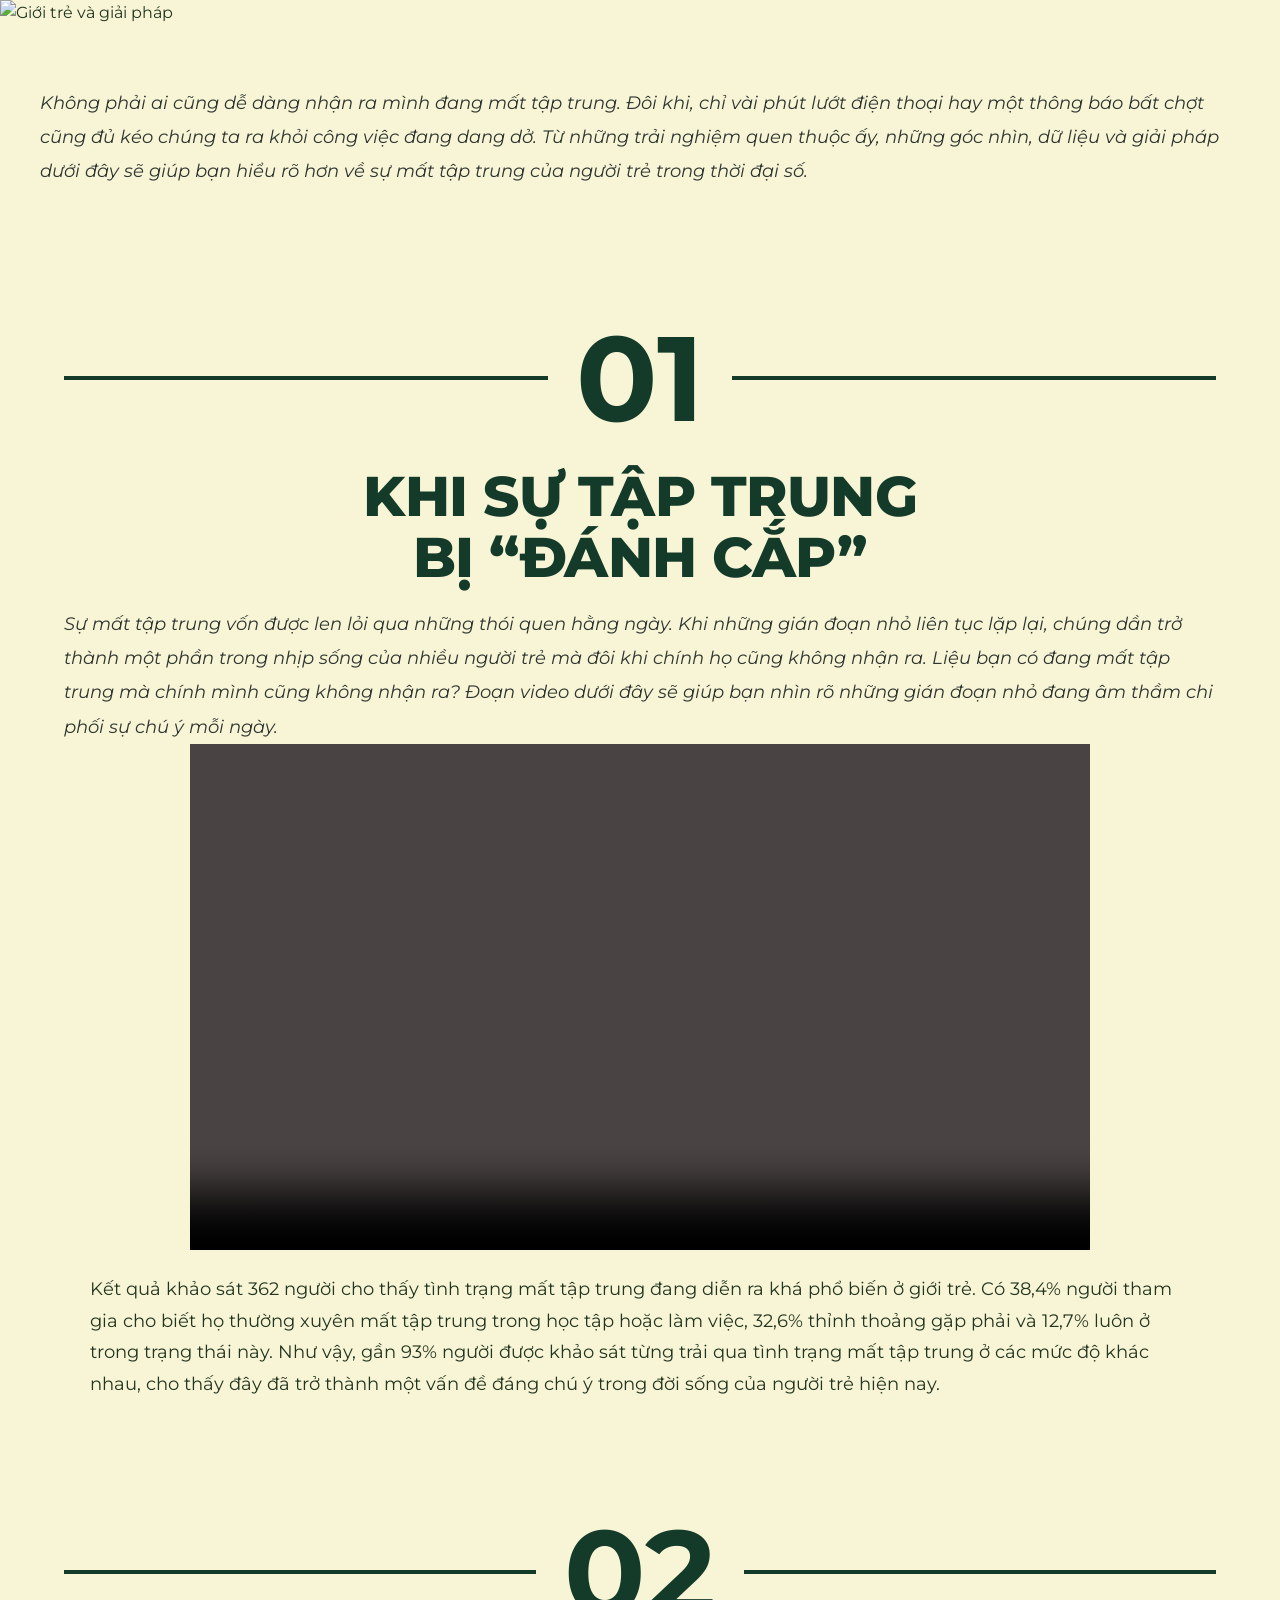
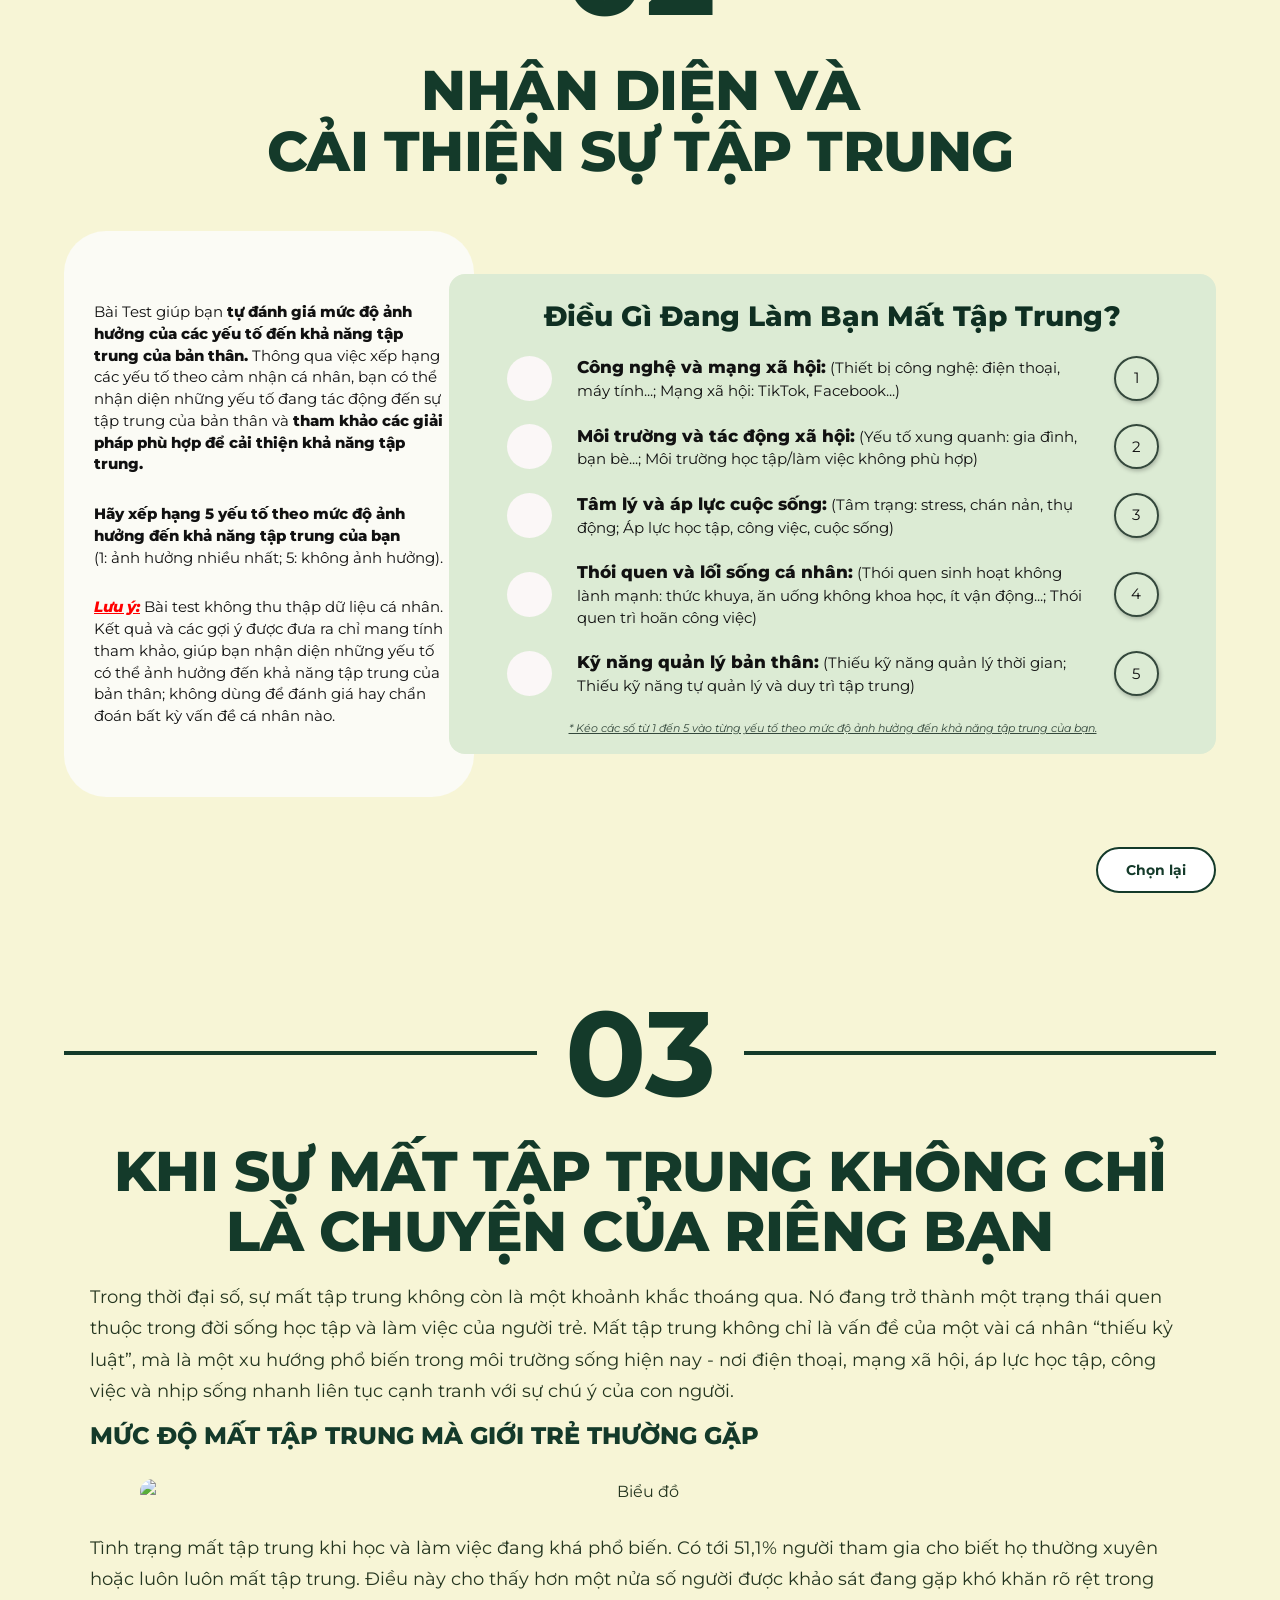
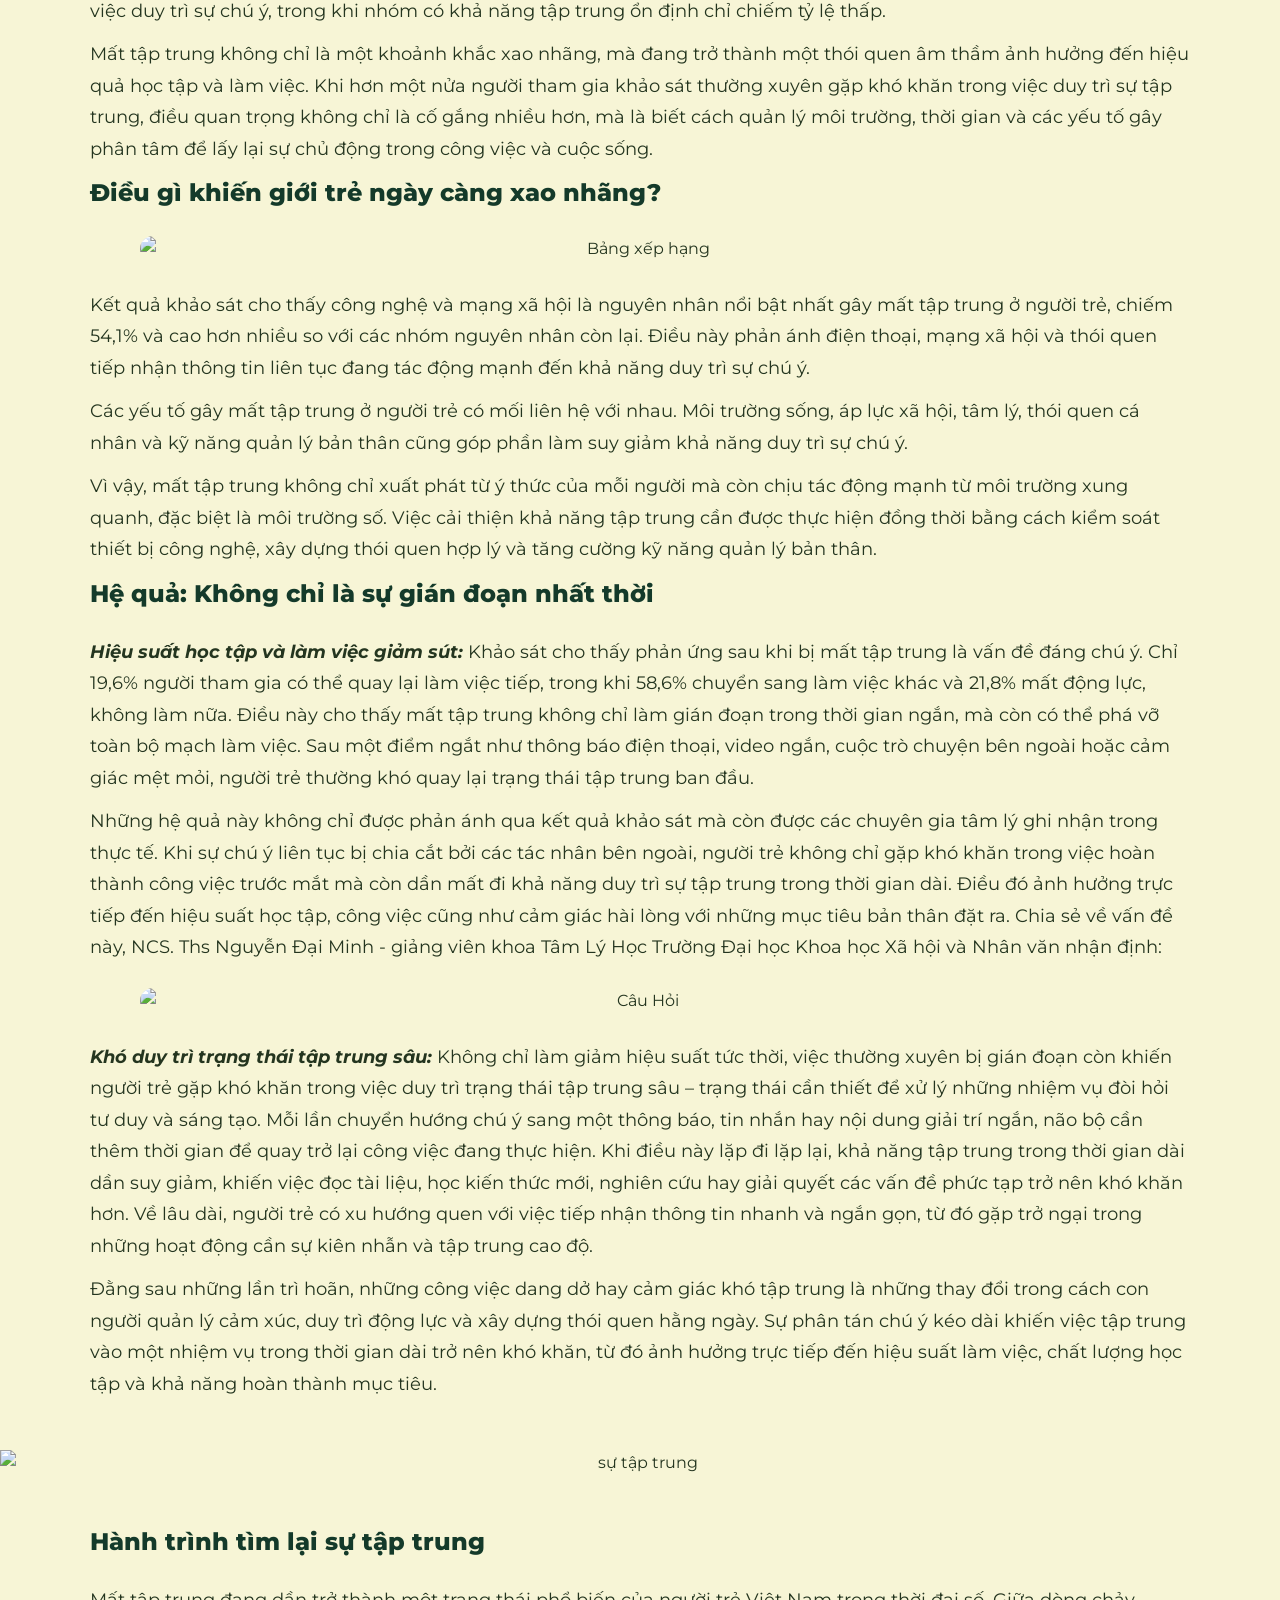
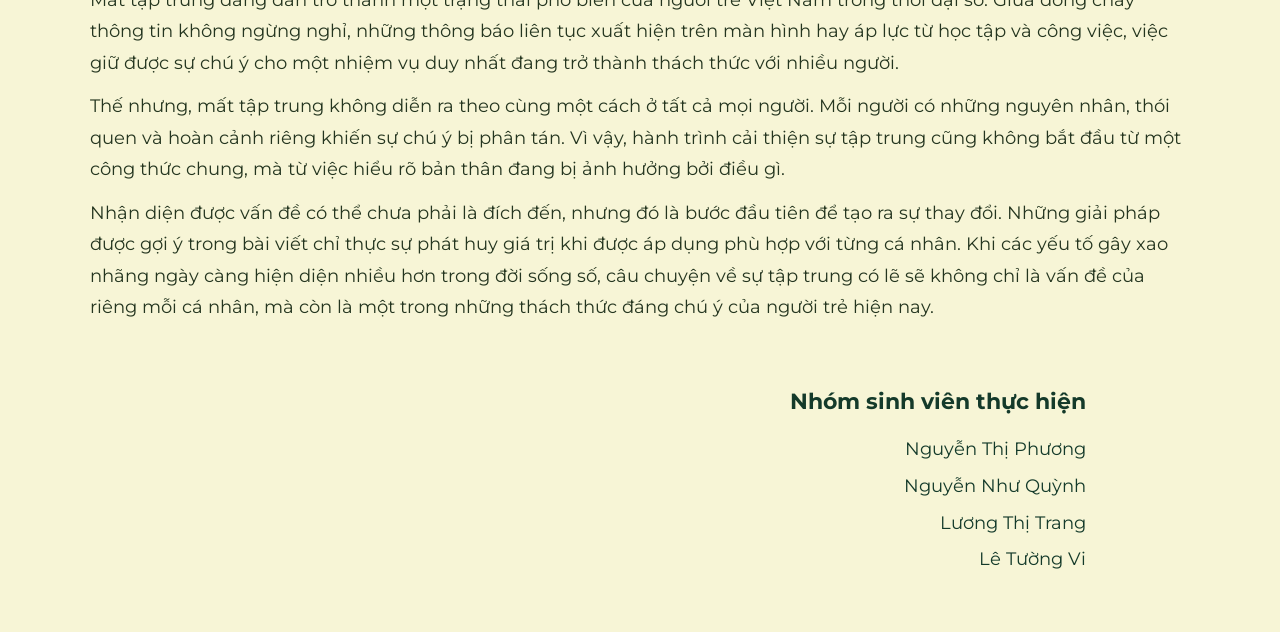
==== commit e4e3349a: "up edit void" ====
--- a/src/index.html
+++ b/src/index.html
@@ -59,16 +59,6 @@
                 thoảng gặp phải và 12,7% luôn ở trong trạng thái này. Như vậy, gần 93% người được khảo sát từng trải qua
                 tình trạng mất tập trung ở các mức độ khác nhau, cho thấy đây đã trở thành một vấn đề đáng chú ý trong
                 đời sống của người trẻ hiện nay.
-
-
-
-            </p>
-
-            <p class="text">
-                Khi được hỏi về tần suất mất tập trung trong học tập hoặc làm việc, 32,6% cho biết họ “thỉnh thoảng” gặp
-                tình trạng này, 38,4% “thường xuyên” và 12,7% “luôn luôn” mất tập trung. Gần 93% người tham gia từng
-                trải qua trạng thái mất tập trung ở các mức độ khác nhau. Điều này phản ánh đây không còn là hiện tượng
-                cá nhân mà đang dần trở thành vấn đề đáng chú ý trong đời sống giới trẻ hiện nay.
             </p>
         </section>
 
@@ -82,66 +72,80 @@
 
             <h2>NHẬN DIỆN VÀ <br>CẢI THIỆN SỰ TẬP TRUNG</h2>
 
-           <div class="test-wrap">
-    <div class="test-info">
-        <div class="test-info-inner">
-            <p>
-                Bài Test giúp bạn <strong>tự đánh giá mức độ ảnh hưởng của các yếu tố đến khả năng tập trung của bản thân.</strong>
-                Thông qua việc xếp hạng các yếu tố theo cảm nhận cá nhân, bạn có thể nhận diện những yếu tố đang tác động đến sự tập trung của bản thân và
-                <strong>tham khảo các giải pháp phù hợp để cải thiện khả năng tập trung.</strong>
-            </p>
-
-            <p>
-                <strong>Hãy xếp hạng 5 yếu tố theo mức độ ảnh hưởng đến khả năng tập trung của bạn</strong><br>
-                (1: ảnh hưởng nhiều nhất; 5: không ảnh hưởng).
-            </p>
-
-            <p class="note-text">
-                <strong>Lưu ý:</strong> Bài test không thu thập dữ liệu cá nhân. Kết quả và các gợi ý được đưa ra chỉ mang tính tham khảo, giúp bạn nhận diện những yếu tố có thể ảnh hưởng đến khả năng tập trung của bản thân; không dùng để đánh giá hay chẩn đoán bất kỳ vấn đề cá nhân nào.
-            </p>
-        </div>
-    </div>
-
-   <div class="test-form">
-    <h3>Điều Gì Đang Làm Bạn Mất Tập Trung?</h3>
-
-    <div class="rank-list">
-        <div class="rank-item" data-factor="tech">
-            <div class="rank-dot"></div>
-            <p><strong>Công nghệ và mạng xã hội:</strong> (Thiết bị công nghệ: điện thoại, máy tính...; Mạng xã hội: TikTok, Facebook...)</p>
-            <div class="rank-number" draggable="true">1</div>
-        </div>
-
-        <div class="rank-item" data-factor="social">
-            <div class="rank-dot"></div>
-            <p><strong>Môi trường và tác động xã hội:</strong> (Yếu tố xung quanh: gia đình, bạn bè...; Môi trường học tập/làm việc không phù hợp)</p>
-            <div class="rank-number" draggable="true">2</div>
-        </div>
-
-        <div class="rank-item" data-factor="pressure">
-            <div class="rank-dot"></div>
-            <p><strong>Tâm lý và áp lực cuộc sống:</strong> (Tâm trạng: stress, chán nản, thụ động; Áp lực học tập, công việc, cuộc sống)</p>
-            <div class="rank-number" draggable="true">3</div>
-        </div>
-
-        <div class="rank-item" data-factor="habit">
-            <div class="rank-dot"></div>
-            <p><strong>Thói quen và lối sống cá nhân:</strong> (Thói quen sinh hoạt không lành mạnh: thức khuya, ăn uống không khoa học, ít vận động...; Thói quen trì hoãn công việc)</p>
-            <div class="rank-number" draggable="true">4</div>
-        </div>
-
-        <div class="rank-item" data-factor="skill">
-            <div class="rank-dot"></div>
-            <p><strong>Kỹ năng quản lý bản thân:</strong> (Thiếu kỹ năng quản lý thời gian; Thiếu kỹ năng tự quản lý và duy trì tập trung)</p>
-            <div class="rank-number" draggable="true">5</div>
-        </div>
-
-        <p class="rank-note">
-            * Kéo các số từ 1 đến 5 vào từng yếu tố theo mức độ ảnh hưởng đến khả năng tập trung của bạn.
-        </p>
-    </div>
-</div>
-</div>
+            <div class="test-wrap">
+                <div class="test-info">
+                    <div class="test-info-inner">
+                        <p>
+                            Bài Test giúp bạn <strong>tự đánh giá mức độ ảnh hưởng của các yếu tố đến khả năng tập trung
+                                của bản thân.</strong>
+                            Thông qua việc xếp hạng các yếu tố theo cảm nhận cá nhân, bạn có thể nhận diện những yếu tố
+                            đang tác động đến sự tập trung của bản thân và
+                            <strong>tham khảo các giải pháp phù hợp để cải thiện khả năng tập trung.</strong>
+                        </p>
+
+                        <p>
+                            <strong>Hãy xếp hạng 5 yếu tố theo mức độ ảnh hưởng đến khả năng tập trung của
+                                bạn</strong><br>
+                            (1: ảnh hưởng nhiều nhất; 5: không ảnh hưởng).
+                        </p>
+
+                        <p class="note-text">
+                            <strong>Lưu ý:</strong> Bài test không thu thập dữ liệu cá nhân. Kết quả và các gợi ý được
+                            đưa ra chỉ mang tính tham khảo, giúp bạn nhận diện những yếu tố có thể ảnh hưởng đến khả
+                            năng tập trung của bản thân; không dùng để đánh giá hay chẩn đoán bất kỳ vấn đề cá nhân nào.
+                        </p>
+                    </div>
+                </div>
+
+                <div class="test-form">
+                    <h3>Điều Gì Đang Làm Bạn Mất Tập Trung?</h3>
+
+                    <div class="rank-list">
+                        <div class="rank-item" data-factor="tech">
+                            <div class="rank-dot"></div>
+                            <p><strong>Công nghệ và mạng xã hội:</strong> (Thiết bị công nghệ: điện thoại, máy tính...;
+                                Mạng xã hội: TikTok, Facebook...)</p>
+                            <div class="rank-number" draggable="true">1</div>
+                        </div>
+
+                        <div class="rank-item" data-factor="social">
+                            <div class="rank-dot"></div>
+                            <p><strong>Môi trường và tác động xã hội:</strong> (Yếu tố xung quanh: gia đình, bạn bè...;
+                                Môi trường học tập/làm việc không phù hợp)</p>
+                            <div class="rank-number" draggable="true">2</div>
+                        </div>
+
+                        <div class="rank-item" data-factor="pressure">
+                            <div class="rank-dot"></div>
+                            <p><strong>Tâm lý và áp lực cuộc sống:</strong> (Tâm trạng: stress, chán nản, thụ động; Áp
+                                lực học tập, công việc, cuộc sống)</p>
+                            <div class="rank-number" draggable="true">3</div>
+                        </div>
+
+                        <div class="rank-item" data-factor="habit">
+                            <div class="rank-dot"></div>
+                            <p><strong>Thói quen và lối sống cá nhân:</strong> (Thói quen sinh hoạt không lành mạnh:
+                                thức khuya, ăn uống không khoa học, ít vận động...; Thói quen trì hoãn công việc)</p>
+                            <div class="rank-number" draggable="true">4</div>
+                        </div>
+
+                        <div class="rank-item" data-factor="skill">
+                            <div class="rank-dot"></div>
+                            <p><strong>Kỹ năng quản lý bản thân:</strong> (Thiếu kỹ năng quản lý thời gian; Thiếu kỹ
+                                năng tự quản lý và duy trì tập trung)</p>
+                            <div class="rank-number" draggable="true">5</div>
+                        </div>
+
+                        <p class="rank-note">
+                            * Kéo các số từ 1 đến 5 vào từng yếu tố theo mức độ ảnh hưởng đến khả năng tập trung của
+                            bạn.
+                        </p>
+                        <p class="rank-guide">
+                            📱 Trên điện thoại: Chạm vào số → Chạm vào ô tròn tương ứng để xếp hạng.
+                        </p>
+                    </div>
+                </div>
+            </div>
 
             <div class="survey-action">
                 <button id="reset-survey-btn" class="reset-survey-btn" type="button">
@@ -192,10 +196,6 @@
                 thường xuyên hoặc luôn luôn mất tập trung. Điều này cho thấy hơn một nửa số người được khảo sát đang gặp
                 khó khăn rõ rệt trong việc duy trì sự chú ý, trong khi nhóm có khả năng tập trung ổn định chỉ chiếm
                 tỷ lệ thấp.
-                Mất tập trung không chỉ là một khoảnh khắc xao nhãng, mà đang trở thành một thói quen âm thầm ảnh hưởng
-                đến hiệu quả học tập và làm việc. Khi hơn một nửa người tham gia khảo sát thường xuyên gặp khó khăn
-                trong việc duy trì sự tập trung, điều quan trọng không chỉ là cố gắng nhiều hơn, mà là biết cách quản lý
-                môi trường, thời gian và các yếu tố gây phân tâm để lấy lại sự chủ động trong công việc và cuộc sống.
             </p>
             <p class="text">
                 Mất tập trung không chỉ là một khoảnh khắc xao nhãng, mà đang trở thành một thói quen âm thầm ảnh hưởng
@@ -214,16 +214,16 @@
                 Kết quả khảo sát cho thấy công nghệ và mạng xã hội là nguyên nhân nổi bật nhất gây mất tập trung ở người
                 trẻ, chiếm 54,1% và cao hơn nhiều so với các nhóm nguyên nhân còn lại. Điều này phản ánh điện thoại,
                 mạng xã hội và thói quen tiếp nhận thông tin liên tục đang tác động mạnh đến khả năng duy trì sự chú ý.
-
+            </p>
+            <p class="text">
                 Các yếu tố gây mất tập trung ở người trẻ có mối liên hệ với nhau. Môi trường sống, áp lực xã hội, tâm
                 lý, thói quen cá nhân và kỹ năng quản lý bản thân cũng góp phần làm suy giảm khả năng duy trì sự chú ý.
-
+            </p>
+            <p class="text">
                 Vì vậy, mất tập trung không chỉ xuất phát từ ý thức của mỗi người mà còn chịu tác động mạnh từ môi
                 trường xung quanh, đặc biệt là môi trường số. Việc cải thiện khả năng tập trung cần được thực hiện đồng
                 thời bằng cách kiểm soát thiết bị công nghệ, xây dựng thói quen hợp lý và tăng cường kỹ năng quản lý bản
                 thân.
-
-
             </p>
             <h3 class="sub-title">
                 Hệ quả: Không chỉ là sự gián đoạn nhất thời
--- a/src/home.css
+++ b/src/home.css
@@ -232,6 +232,9 @@
     text-align: center;
     margin-bottom: 28px;
     color: #143A2A;
+}
+.rank-guide {
+    display: none;
 }
 
 @keyframes borderGlow {
@@ -490,7 +493,7 @@
     transform: translateY(-2px);
 }
 
-/* css giải pháp */
+/* css giải pháp Audio*/
 /* GIẢI PHÁP */
 
 .solution-content {
@@ -545,178 +548,84 @@
     font-weight: 800;
 }
 
-/* audio card */
-.audio-card {
-    max-width: 520px;
-    margin: 30px auto;
-    padding: 40px 24px 30px;
-
-    background: #f7f5d6;
-    border-radius: 12px;
-
-    position: relative;
-    display: flex;
-    align-items: center;
-    justify-content: center;
-    gap: 16px;
-
-    cursor: pointer;
-    transition: 0.3s;
-}
-
-.audio-card:hover {
-    transform: translateY(-3px);
-}
-
-.audio-card audio {
-    display: none;
-}
-
-.audio-toggle-btn {
-    width: 44px;
-    height: 44px;
-    border-radius: 50%;
-    border: none;
-    background: #000;
-    color: #fff;
-    display: flex;
-    align-items: center;
-    justify-content: center;
-    cursor: pointer;
-    font-size: 16px;
-    line-height: 1;
-    padding: 0;
-}
-
-.audio-toggle-btn:hover {
-    opacity: 0.9;
-}
-
-.audio-toggle-btn:focus {
-    outline: 2px solid rgba(0, 0, 0, 0.15);
-}
-
-.tile-void {
-    text-align: center;
-    font-size: 18px;
-}
-
-.audio-wave {
-    height: 90px;
-
-    display: flex;
-    justify-content: center;
-    align-items: center;
-    gap: 8px;
-
-    margin-bottom: 22px;
-}
-
-.audio-wave span {
-    width: 7px;
-    background: #000;
-    border-radius: 999px;
-    display: block;
-    transform-origin: center;
-}
-
-.audio-wave span:nth-child(1) {
-    height: 30px;
-}
-
-.audio-wave span:nth-child(2) {
-    height: 55px;
-}
-
-.audio-wave span:nth-child(3) {
-    height: 80px;
-}
-
-.audio-wave span:nth-child(4) {
-    height: 45px;
-}
-
-.audio-wave span:nth-child(5) {
-    height: 70px;
-}
-
-.audio-wave span:nth-child(6) {
-    height: 35px;
-}
-
-.audio-wave span:nth-child(7) {
-    height: 75px;
-}
-
-.audio-wave span:nth-child(8) {
-    height: 48px;
-}
-
-.audio-wave span:nth-child(9) {
-    height: 62px;
-}
-
-.audio-wave span:nth-child(10) {
-    height: 38px;
-}
-
-.audio-card p {
-    font-size: 22px;
-    line-height: 1.35;
-    font-weight: 800;
-    color: #000;
-    margin-bottom: 0;
-}
-
-.audio-card.playing .audio-wave span {
-    animation: wave 0.8s infinite ease-in-out;
-}
-
-.audio-card.playing .audio-wave span:nth-child(2) {
-    animation-delay: .1s;
-}
-
-.audio-card.playing .audio-wave span:nth-child(3) {
-    animation-delay: .2s;
-}
-
-.audio-card.playing .audio-wave span:nth-child(4) {
-    animation-delay: .3s;
-}
-
-.audio-card.playing .audio-wave span:nth-child(5) {
-    animation-delay: .4s;
-}
-
-.audio-card.playing .audio-wave span:nth-child(6) {
-    animation-delay: .5s;
-}
-
-.audio-card.playing .audio-wave span:nth-child(7) {
-    animation-delay: .4s;
-}
-
-.audio-card.playing .audio-wave span:nth-child(8) {
-    animation-delay: .3s;
-}
-
-.audio-card.playing .audio-wave span:nth-child(9) {
-    animation-delay: .2s;
-}
-
-.audio-card.playing .audio-wave span:nth-child(10) {
-    animation-delay: .1s;
-}
-
-@keyframes wave {
-
-    0%,
-    100% {
-        transform: scaleY(.55);
-    }
-
-    50% {
-        transform: scaleY(1.35);
+.audio-control{
+    display:flex;
+    align-items:center;
+    gap:18px;
+}
+
+.play-icon{
+    width:72px;
+    height:72px;
+    border-radius:50%;
+    border:none;
+
+    background:#143A2A;
+    color:#fff;
+
+    font-size:28px;
+    cursor:pointer;
+
+    flex-shrink:0;
+}
+
+.audio-equalizer{
+    display:flex;
+    align-items:center;
+    gap:6px;
+
+    opacity:0;
+    transition:.3s;
+}
+
+.audio-equalizer span{
+    width:6px;
+    background:#143A2A;
+    border-radius:999px;
+}
+
+.audio-equalizer span:nth-child(1){height:18px;}
+.audio-equalizer span:nth-child(2){height:34px;}
+.audio-equalizer span:nth-child(3){height:50px;}
+.audio-equalizer span:nth-child(4){height:68px;}
+.audio-equalizer span:nth-child(5){height:50px;}
+.audio-equalizer span:nth-child(6){height:34px;}
+.audio-equalizer span:nth-child(7){height:18px;}
+
+.audio-poster.playing .audio-equalizer{
+    opacity:1;
+}
+
+.audio-poster.playing .audio-equalizer span{
+    animation:soundBars .7s infinite ease-in-out;
+}
+
+.audio-poster.playing .audio-equalizer span:nth-child(2){
+    animation-delay:.1s;
+}
+
+.audio-poster.playing .audio-equalizer span:nth-child(3){
+    animation-delay:.2s;
+}
+
+.audio-poster.playing .audio-equalizer span:nth-child(4){
+    animation-delay:.3s;
+}
+
+.audio-poster.playing .audio-equalizer span:nth-child(5){
+    animation-delay:.2s;
+}
+
+.audio-poster.playing .audio-equalizer span:nth-child(6){
+    animation-delay:.1s;
+}
+
+@keyframes soundBars{
+    0%,100%{
+        transform:scaleY(.5);
+    }
+    50%{
+        transform:scaleY(1.5);
     }
 }
 
@@ -745,6 +654,119 @@
     margin-bottom: 20px;
     font-size: 18px;
 
+}
+.audio-poster{
+    position:relative;
+    width:100%;
+    border-radius:20px;
+    overflow:hidden;
+}
+
+.audio-poster img{
+    width:100%;
+    display:block;
+}
+
+.audio-overlay{
+    position:absolute;
+    inset:0;
+
+    display:flex;
+    justify-content:center;
+    align-items:center;
+
+    pointer-events:none;
+}
+
+.audio-control{
+    display:flex;
+    align-items:center;
+    gap:20px;
+
+    pointer-events:auto;
+}
+
+.play-icon{
+    width:72px;
+    height:72px;
+    border:none;
+    border-radius:50%;
+
+    background:#143A2A;
+    color:#fff;
+
+    font-size:30px;
+    cursor:pointer;
+
+    display:flex;
+    justify-content:center;
+    align-items:center;
+
+    transition:.3s;
+}
+
+.play-icon:hover{
+    transform:scale(1.05);
+}
+
+.audio-equalizer{
+    display:flex;
+    align-items:center;
+    gap:5px;
+
+    opacity:0;
+    transition:.3s;
+}
+
+.audio-equalizer span{
+    width:6px;
+    border-radius:999px;
+    background:#143A2A;
+}
+
+.audio-equalizer span:nth-child(1){height:16px;}
+.audio-equalizer span:nth-child(2){height:28px;}
+.audio-equalizer span:nth-child(3){height:44px;}
+.audio-equalizer span:nth-child(4){height:60px;}
+.audio-equalizer span:nth-child(5){height:44px;}
+.audio-equalizer span:nth-child(6){height:28px;}
+.audio-equalizer span:nth-child(7){height:16px;}
+
+.audio-poster.playing .audio-equalizer{
+    opacity:1;
+}
+
+.audio-poster.playing .audio-equalizer span{
+    animation:soundBars .7s infinite ease-in-out;
+}
+
+.audio-poster.playing .audio-equalizer span:nth-child(2){
+    animation-delay:.1s;
+}
+
+.audio-poster.playing .audio-equalizer span:nth-child(3){
+    animation-delay:.2s;
+}
+
+.audio-poster.playing .audio-equalizer span:nth-child(4){
+    animation-delay:.3s;
+}
+
+.audio-poster.playing .audio-equalizer span:nth-child(5){
+    animation-delay:.2s;
+}
+
+.audio-poster.playing .audio-equalizer span:nth-child(6){
+    animation-delay:.1s;
+}
+
+@keyframes soundBars{
+    0%,100%{
+        transform:scaleY(.5);
+    }
+    50%{
+        transform:scaleY(1.5);
+    }
 }
 
 /* NOTE BOX */
@@ -1081,32 +1103,6 @@
     margin: 6px 0;
 }
 
-@media (max-width: 767px) {
-    .author-info.right {
-        text-align: center;
-        max-width: 100%;
-        margin-left: 0;
-    }
-}
-
-.video-meditation {
-    width: 100%;
-    max-width: 900px;
-    margin: 30px auto;
-    aspect-ratio: 16 / 9;
-    border-radius: 18px;
-    overflow: hidden;
-    background: #000;
-}
-
-.video-meditation iframe {
-    width: 100%;
-    height: 100%;
-    border: 0;
-    display: block;
-}
-
-
 /* MOBILE */
 @media (max-width: 767px) {
     .home {
@@ -1323,6 +1319,29 @@
     .meeting-bottom img {
         height: 300px;
     }
+     .author-info.right {
+        text-align: center;
+        max-width: 100%;
+        margin-left: 0;
+    }
+}
+/* video */
+.video-meditation {
+    width: 100%;
+    max-width: 900px;
+    margin: 30px auto;
+    aspect-ratio: 16 / 9;
+    border-radius: 18px;
+    overflow: hidden;
+    background: #000;
+}
+
+.video-meditation iframe {
+    width: 100%;
+    height: 100%;
+    border: 0;
+    display: block;
+}
 
     /* 360 */
     .momento360-grid {
@@ -1351,7 +1370,6 @@
         font-size: 42px;
     }
 
-}
 
 /* TABLET */
 @media (min-width: 768px) and (max-width: 1023px) {
@@ -1431,7 +1449,20 @@
         font-size: 22px;
     }
 
-    /* thiền */
+    /* Audio */
+    .audio-control{
+        gap:12px;
+    }
+
+    .play-icon{
+        width:56px;
+        height:56px;
+        font-size:22px;
+    }
+
+    .audio-equalizer span{
+        width:4px;
+    }
 
 }
 
@@ -1810,10 +1841,23 @@
         border-width: 1.5px;
     }
 
-    .rank-note {
-        font-size: 10px;
-        line-height: 1.5;
-        margin-top: 16px;
-        padding: 0 4px;
-    }
-}
+   .rank-note {
+    margin-top: 20px;
+    margin-bottom: 12px;
+    text-align: center;
+    font-size: 10px;
+    line-height: 1.6;
+    font-style: italic;
+    text-decoration: underline;
+    color: #34483c;
+}
+    .rank-guide {
+    display: block;
+    text-align: center;
+    font-size: 12px;
+    line-height: 1.5;
+    font-style: italic;
+    color: #34483c;
+    margin: 12px 0 0;
+}
+}
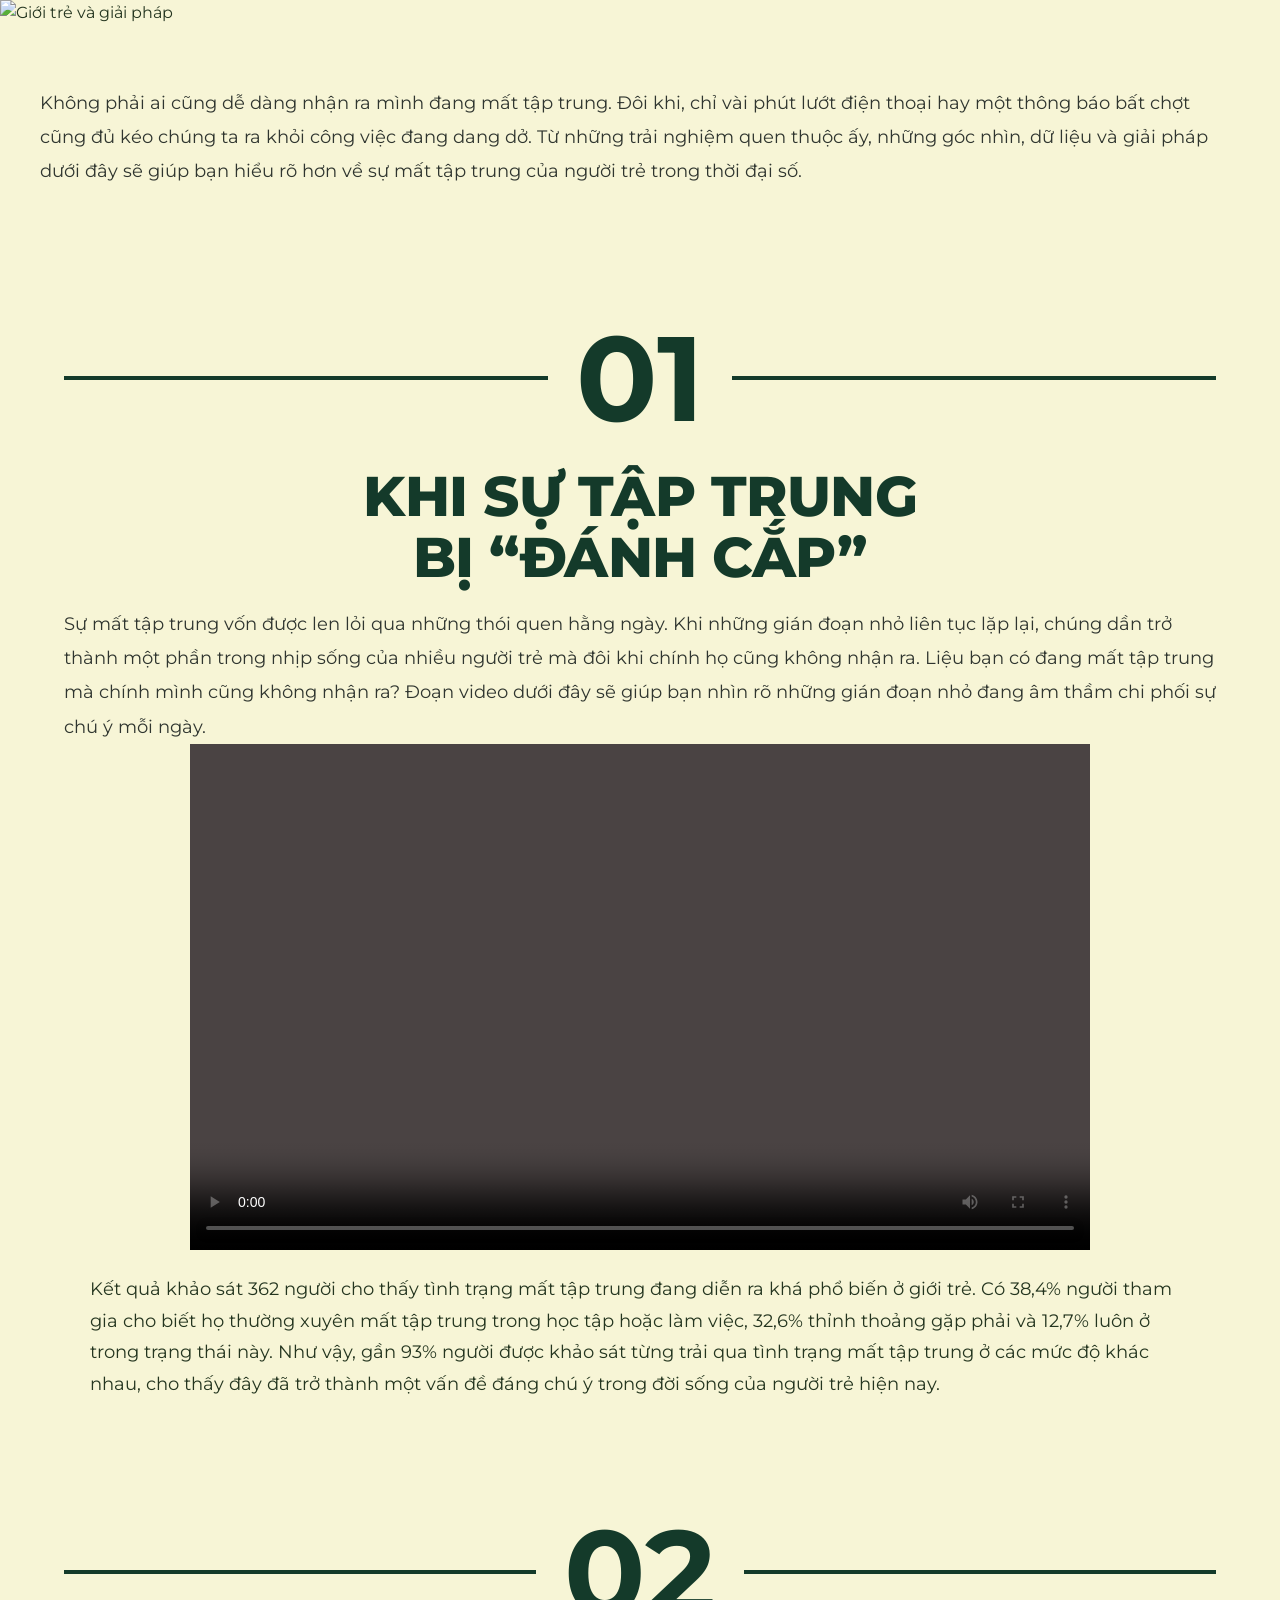
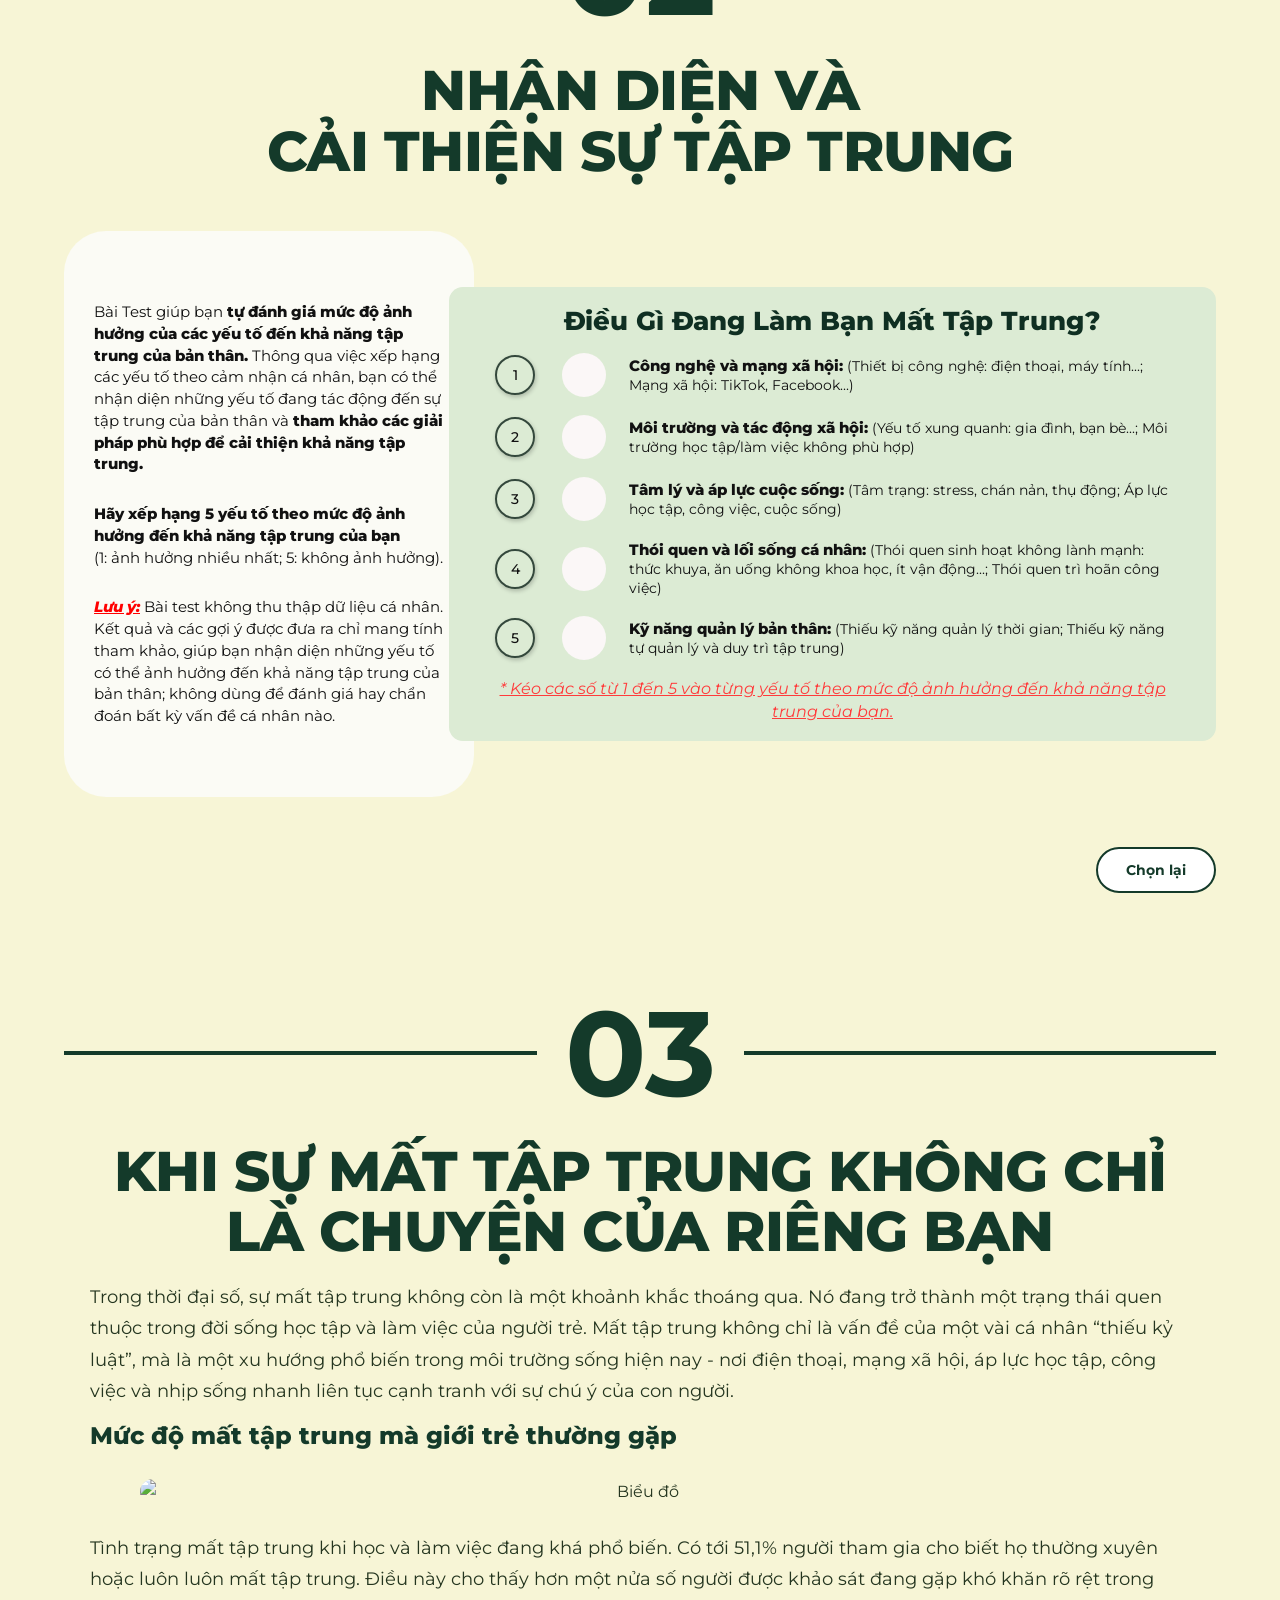
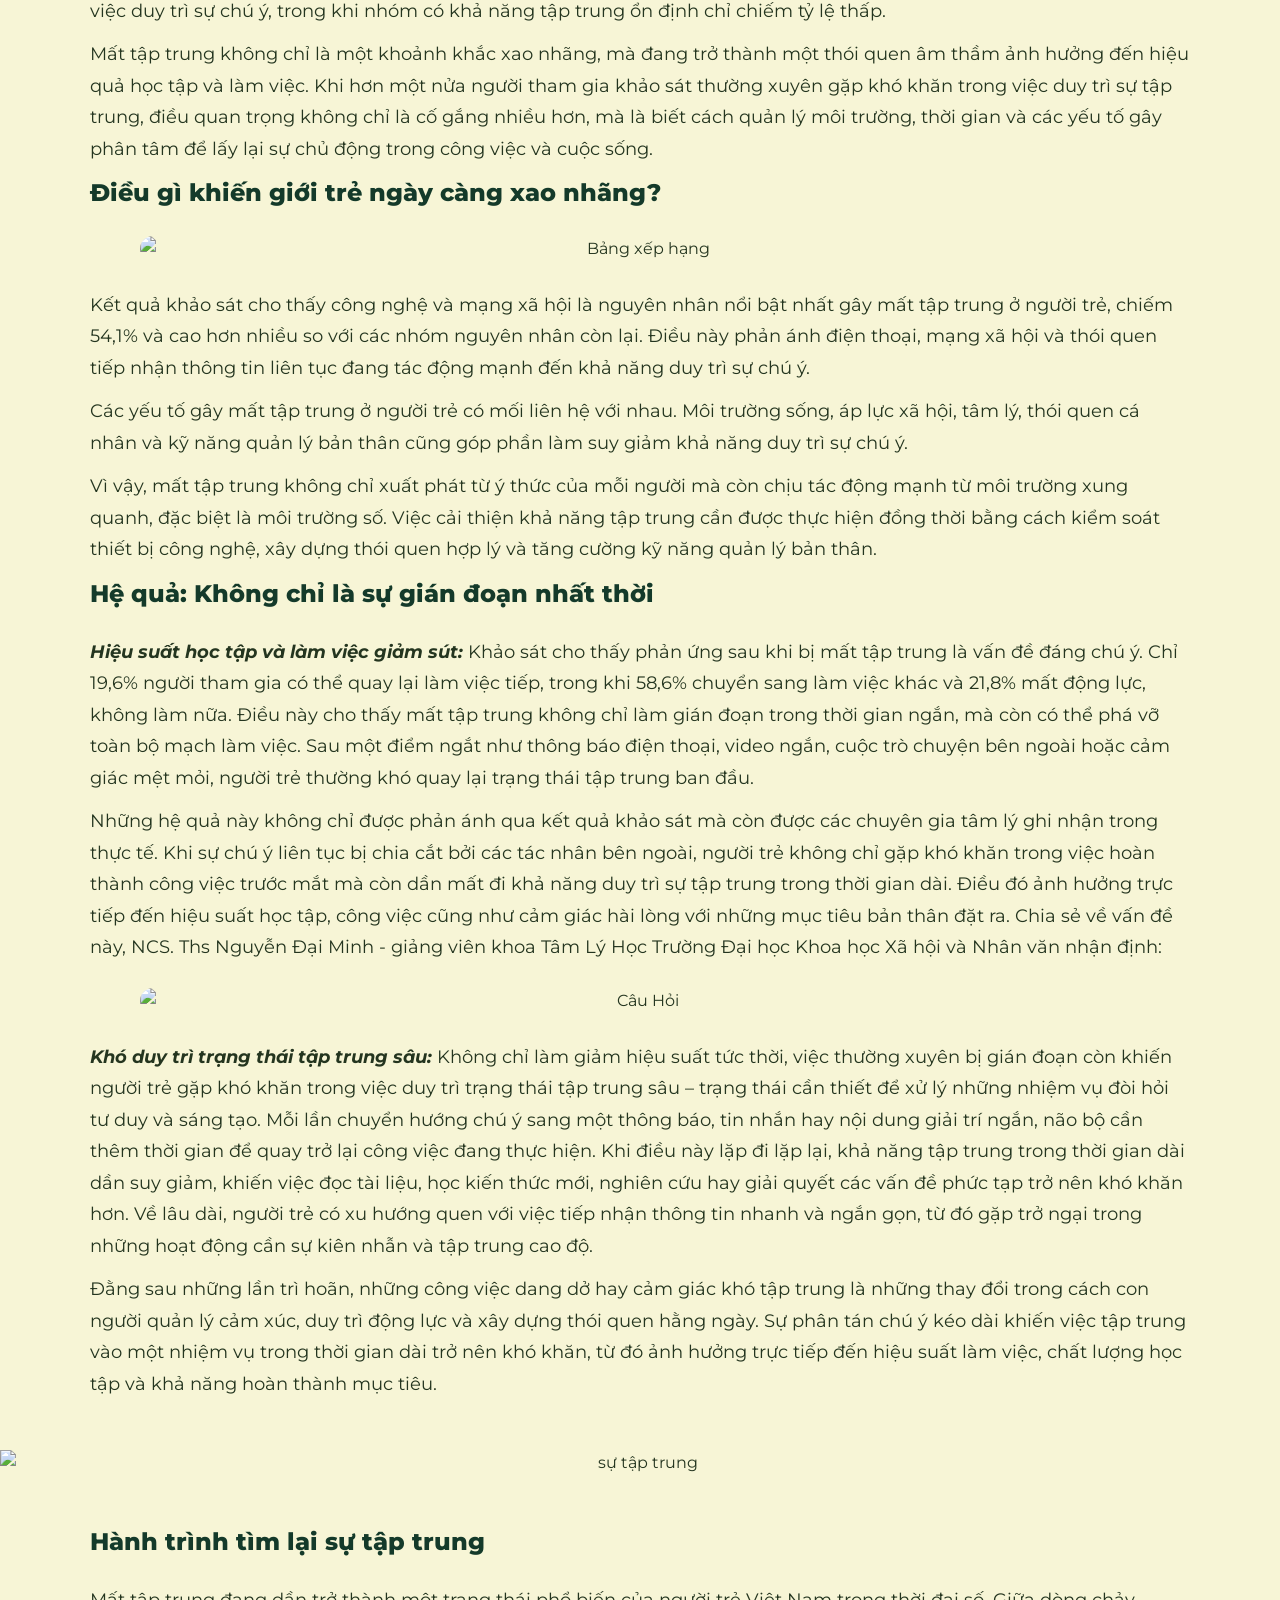
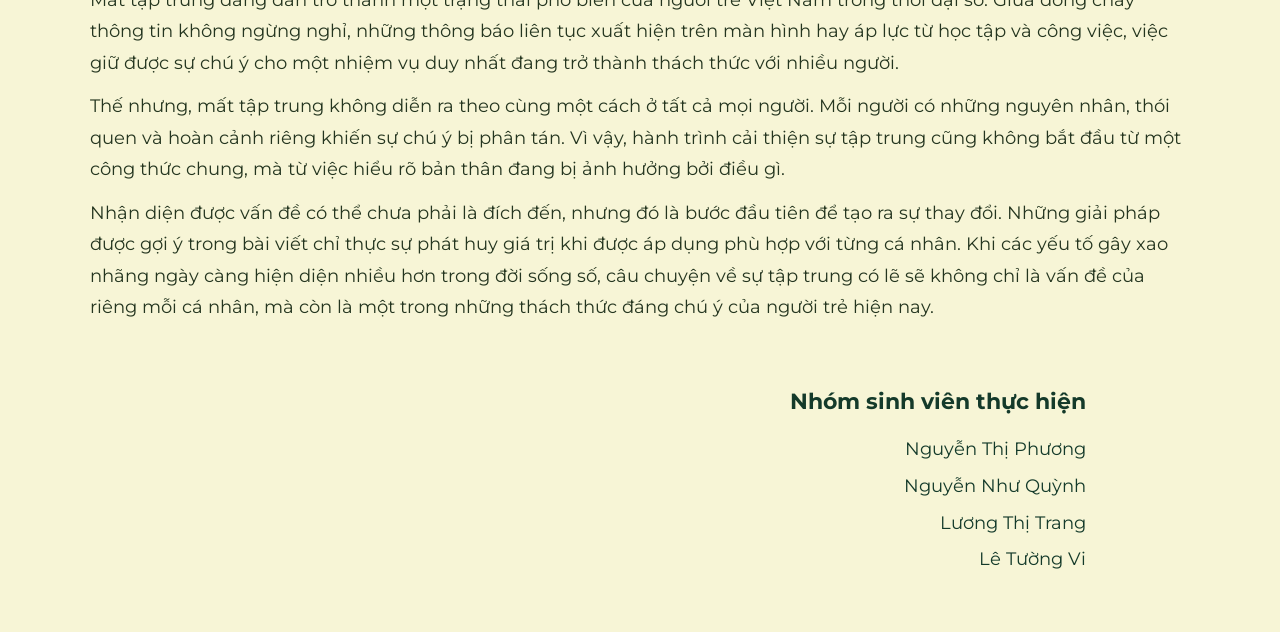
==== commit ad934837: "done job" ====
--- a/src/index.html
+++ b/src/index.html
@@ -140,9 +140,7 @@
                             * Kéo các số từ 1 đến 5 vào từng yếu tố theo mức độ ảnh hưởng đến khả năng tập trung của
                             bạn.
                         </p>
-                        <p class="rank-guide">
-                            📱 Trên điện thoại: Chạm vào số → Chạm vào ô tròn tương ứng để xếp hạng.
-                        </p>
+                       
                     </div>
                 </div>
             </div>
@@ -185,7 +183,7 @@
 
             </p>
             <h3 class="sub-title">
-                MỨC ĐỘ MẤT TẬP TRUNG MÀ GIỚI TRẺ THƯỜNG GẶP
+                Mức độ mất tập trung mà giới trẻ thường gặp
             </h3>
             <img class="content-img"
                 src="https://res.cloudinary.com/dkmudlfal/image/upload/v1781840685/ChatGPT_Image_Jun_16_2026_09_39_23_PM_4_uxgfba.png"
--- a/src/home.css
+++ b/src/home.css
@@ -43,7 +43,7 @@
 .intro-container p {
     font-size: 18px;
     line-height: 1.9;
-    font-style: italic;
+    /* font-style: italic; c */
     font-weight: 400;
     color: #2f352f;
     text-align: left;
@@ -252,7 +252,7 @@
 }
 
 .survey-action {
-    max-width: 1280px;
+    max-width: 1170px;
     /* bằng survey-result */
     margin: 12px auto 0;
     display: flex;
@@ -1463,6 +1463,39 @@
     .audio-equalizer span{
         width:4px;
     }
+    /* ===== MOBILE SMOOTH DRAG SUPPORT ===== */
+.rank-number {
+    touch-action: none;
+    user-select: none;
+    -webkit-user-select: none;
+    cursor: grab;
+}
+
+.rank-number:active {
+    cursor: grabbing;
+}
+
+.rank-dragging {
+    transform: scale(1.08);
+    opacity: .95;
+    box-shadow: 0 8px 20px rgba(0,0,0,.22) !important;
+}
+
+.rank-number-placeholder {
+    border-radius: 50%;
+    opacity: 0;
+    flex-shrink: 0;
+}
+
+.rank-dot.drag-over {
+    outline: 2px dashed #143A2A;
+    outline-offset: 4px;
+    transform: scale(1.06);
+}
+
+.rank-dot {
+    transition: transform .15s ease, outline .15s ease;
+}
 
 }
 
@@ -1861,3 +1894,560 @@
     margin: 12px 0 0;
 }
 }
+
+
+/* =========================
+   RANK TEST - FIX DESIGN
+========================= */
+
+.rank-item {
+    display: grid !important;
+    grid-template-columns: 60px 1fr 60px !important;
+    align-items: center !important;
+    gap: 18px !important;
+    margin-bottom: 22px !important;
+}
+
+.rank-dot {
+    grid-column: 1 !important;
+    width: 45px !important;
+    height: 45px !important;
+    background: #fbf7f7 !important;
+    border-radius: 50% !important;
+    margin: auto !important;
+}
+
+.rank-item p {
+    grid-column: 2 !important;
+}
+
+.rank-number {
+    grid-column: 3 !important;
+    width: 45px !important;
+    height: 45px !important;
+}
+
+@media (max-width:767px){
+    .rank-item{
+        grid-template-columns:38px 1fr 36px !important;
+    }
+    .rank-dot{
+        width:32px !important;
+        height:32px !important;
+    }
+    .rank-number{
+        width:32px !important;
+        height:32px !important;
+    }
+}
+
+
+/* =========================================================
+   FINAL FIX - RANK TEST giống thiết kế mẫu
+   Bố cục: số bên trái -> ô trắng -> nội dung
+   ========================================================= */
+
+.test-wrap {
+    max-width: 1180px !important;
+    margin: 50px auto !important;
+    display: grid !important;
+    grid-template-columns: 410px 1fr !important;
+    align-items: center !important;
+}
+
+.test-form {
+    min-height: auto !important;
+    background: #dcebd4 !important;
+    border-radius: 14px !important;
+    padding: 18px 42px 18px !important;
+    margin-left: -25px !important;
+    position: relative !important;
+    z-index: 2 !important;
+    overflow: visible !important;
+}
+
+.test-form h3 {
+    font-size: 26px !important;
+    line-height: 1.25 !important;
+    font-weight: 800 !important;
+    text-align: center !important;
+    color: #0f2f22 !important;
+    margin-bottom: 16px !important;
+}
+
+/* Ẩn survey-grid cũ */
+.survey-grid {
+    display: none !important;
+}
+
+.rank-list {
+    width: 100% !important;
+}
+
+/* Quan trọng: số nằm bên trái, ô trắng ở giữa, chữ bên phải */
+.rank-item {
+    display: grid !important;
+    grid-template-columns: 48px 62px 1fr !important;
+    align-items: center !important;
+    column-gap: 14px !important;
+    margin-bottom: 18px !important;
+}
+
+.rank-number {
+    grid-column: 1 !important;
+    grid-row: 1 !important;
+
+    width: 40px !important;
+    height: 40px !important;
+
+    border: 2px solid #34483c !important;
+    border-radius: 50% !important;
+
+    display: flex !important;
+    align-items: center !important;
+    justify-content: center !important;
+
+    background: transparent !important;
+    color: #111 !important;
+
+    font-size: 14px !important;
+    font-weight: 500 !important;
+
+    box-shadow: 1px 2px 4px rgba(0, 0, 0, .22) !important;
+    margin: auto !important;
+    cursor: grab !important;
+    user-select: none !important;
+}
+
+.rank-dot {
+    grid-column: 2 !important;
+    grid-row: 1 !important;
+
+    width: 44px !important;
+    height: 44px !important;
+
+    background: #fbf7f7 !important;
+    border-radius: 50% !important;
+
+    display: flex !important;
+    align-items: center !important;
+    justify-content: center !important;
+
+    margin: auto !important;
+}
+
+/* Khi kéo số vào ô trắng */
+.rank-dot .rank-number {
+    grid-column: auto !important;
+    width: 40px !important;
+    height: 40px !important;
+    margin: 0 !important;
+    box-shadow: none !important;
+    background: transparent !important;
+}
+
+.rank-item p {
+    grid-column: 3 !important;
+    grid-row: 1 !important;
+
+    margin: 0 !important;
+    text-align: left !important;
+
+    font-size: 13.5px !important;
+    line-height: 1.4 !important;
+    color: #111 !important;
+}
+
+.rank-item p strong {
+    font-size: 15px !important;
+    font-weight: 800 !important;
+}
+
+.rank-note {
+    margin-top: 12px !important;
+    text-align: center !important;
+    font-size: 16px !important;
+    line-height: 1.4 !important;
+    font-style: italic !important;
+    text-decoration: underline !important;
+    color: #ff3b3b !important;
+}
+
+.rank-guide {
+    display: none !important;
+}
+
+/* Nút chọn lại căn phải giống bố cục */
+.survey-action {
+    max-width: 1180px !important;
+    margin: 12px auto 0 !important;
+    display: flex !important;
+    justify-content: flex-end !important;
+}
+
+/* TABLET */
+@media (min-width: 768px) and (max-width: 1023px) {
+    .test-wrap {
+        display: block !important;
+        max-width: 720px !important;
+        margin: 40px auto !important;
+    }
+
+    .test-form {
+        width: 100% !important;
+        margin-left: 0 !important;
+        padding: 26px 28px 22px !important;
+        border-radius: 18px !important;
+    }
+
+    .rank-item {
+        grid-template-columns: 46px 54px 1fr !important;
+        column-gap: 12px !important;
+        margin-bottom: 18px !important;
+    }
+
+    .rank-number {
+        width: 38px !important;
+        height: 38px !important;
+    }
+
+    .rank-dot {
+        width: 40px !important;
+        height: 40px !important;
+    }
+
+    .rank-item p {
+        font-size: 13px !important;
+    }
+
+    .rank-item p strong {
+        font-size: 14px !important;
+    }
+}
+
+/* MOBILE */
+@media (max-width: 767px) {
+    .test-wrap {
+        display: block !important;
+        width: 100% !important;
+        margin: 30px auto !important;
+    }
+
+    .test-form {
+        width: 100% !important;
+        margin-left: 0 !important;
+        padding: 22px 14px 18px !important;
+        border-radius: 14px !important;
+        overflow: visible !important;
+    }
+
+    .test-form h3 {
+        font-size: 20px !important;
+        line-height: 1.25 !important;
+        margin-bottom: 18px !important;
+    }
+
+    .rank-item {
+        grid-template-columns: 36px 42px 1fr !important;
+        column-gap: 8px !important;
+        align-items: center !important;
+        margin-bottom: 16px !important;
+    }
+
+    .rank-number {
+        width: 31px !important;
+        height: 31px !important;
+        font-size: 12px !important;
+        border-width: 1.5px !important;
+    }
+
+    .rank-dot {
+        width: 34px !important;
+        height: 34px !important;
+        margin-top: 0 !important;
+    }
+
+    .rank-dot .rank-number {
+        width: 31px !important;
+        height: 31px !important;
+    }
+
+    .rank-item p {
+        font-size: 12px !important;
+        line-height: 1.35 !important;
+    }
+
+    .rank-item p strong {
+        font-size: 13px !important;
+    }
+
+    .rank-note {
+        margin-top: 12px !important;
+        margin-bottom: 8px !important;
+        font-size: 10px !important;
+        line-height: 1.45 !important;
+    }
+
+    .rank-guide {
+        display: block !important;
+        text-align: center !important;
+        font-size: 11px !important;
+        line-height: 1.45 !important;
+        font-style: italic !important;
+        color: #34483c !important;
+        margin: 8px 0 0 !important;
+    }
+
+    .survey-action {
+        width: 100% !important;
+        padding: 0 14px !important;
+        justify-content: center !important;
+    }
+}
+
+
+/* =========================================================
+   FINAL MOBILE FIX - RANK TEST + DRAG MƯỢT
+   Dán cuối file CSS hoặc dùng file này thay home.css
+   ========================================================= */
+
+/* Drag mượt cho cả desktop/mobile */
+.rank-number {
+    touch-action: none !important;
+    user-select: none !important;
+    -webkit-user-select: none !important;
+    cursor: grab !important;
+}
+
+.rank-number:active {
+    cursor: grabbing !important;
+}
+
+.rank-dragging {
+    transform: scale(1.08) !important;
+    opacity: .96 !important;
+    box-shadow: 0 8px 22px rgba(0,0,0,.25) !important;
+}
+
+.rank-number-placeholder {
+    border-radius: 50% !important;
+    opacity: 0 !important;
+    flex-shrink: 0 !important;
+}
+
+.rank-dot {
+    transition: transform .15s ease, outline .15s ease, background .15s ease !important;
+}
+
+.rank-dot.drag-over {
+    outline: 2px dashed #143A2A !important;
+    outline-offset: 4px !important;
+    transform: scale(1.08) !important;
+    background: #ffffff !important;
+}
+
+/* MOBILE */
+@media (max-width: 767px) {
+
+    html,
+    body {
+        overflow-x: hidden !important;
+    }
+
+    .home {
+        max-width: 100% !important;
+        width: 100% !important;
+    }
+
+    .section {
+        padding: 30px 12px !important;
+    }
+
+    .section h2 {
+        font-size: 25px !important;
+        line-height: 1.15 !important;
+    }
+
+    .section-number {
+        font-size: 58px !important;
+    }
+
+    .test-wrap {
+        display: block !important;
+        width: 100% !important;
+        margin: 26px auto 0 !important;
+    }
+
+    .test-info {
+        width: 100% !important;
+        min-height: auto !important;
+        border-radius: 24px !important;
+        padding: 24px 20px !important;
+        margin-bottom: 20px !important;
+    }
+
+    .test-info p {
+        font-size: 13px !important;
+        line-height: 1.55 !important;
+        margin-bottom: 18px !important;
+    }
+
+    .test-form {
+        width: 100% !important;
+        min-height: auto !important;
+        margin-left: 0 !important;
+        padding: 20px 12px 16px !important;
+        border-radius: 14px !important;
+        overflow: visible !important;
+    }
+
+    .test-form h3 {
+        font-size: 19px !important;
+        line-height: 1.25 !important;
+        margin-bottom: 16px !important;
+    }
+
+    .rank-list {
+        width: 100% !important;
+    }
+
+    /* Mobile: số bên trái -> ô trắng -> nội dung */
+    .rank-item {
+        display: grid !important;
+        grid-template-columns: 34px 38px 1fr !important;
+        column-gap: 8px !important;
+        align-items: center !important;
+        margin-bottom: 14px !important;
+    }
+
+    .rank-number {
+        grid-column: 1 !important;
+        grid-row: 1 !important;
+        width: 30px !important;
+        height: 30px !important;
+        min-width: 30px !important;
+        border: 1.5px solid #34483c !important;
+        border-radius: 50% !important;
+        display: flex !important;
+        align-items: center !important;
+        justify-content: center !important;
+        background: transparent !important;
+        color: #111 !important;
+        font-size: 12px !important;
+        font-weight: 500 !important;
+        margin: auto !important;
+        box-shadow: 1px 2px 4px rgba(0,0,0,.2) !important;
+    }
+
+    .rank-dot {
+        grid-column: 2 !important;
+        grid-row: 1 !important;
+        width: 32px !important;
+        height: 32px !important;
+        border-radius: 50% !important;
+        background: #fbf7f7 !important;
+        display: flex !important;
+        align-items: center !important;
+        justify-content: center !important;
+        margin: auto !important;
+    }
+
+    .rank-dot .rank-number {
+        grid-column: auto !important;
+        width: 29px !important;
+        height: 29px !important;
+        min-width: 29px !important;
+        margin: 0 !important;
+        box-shadow: none !important;
+        background: transparent !important;
+    }
+
+    .rank-item p {
+        grid-column: 3 !important;
+        grid-row: 1 !important;
+        margin: 0 !important;
+        text-align: left !important;
+        font-size: 11.5px !important;
+        line-height: 1.35 !important;
+        color: #111 !important;
+    }
+
+    .rank-item p strong {
+        font-size: 12.5px !important;
+        font-weight: 800 !important;
+    }
+
+    .rank-note {
+        margin-top: 12px !important;
+        margin-bottom: 8px !important;
+        text-align: center !important;
+        font-size: 9.5px !important;
+        line-height: 1.45 !important;
+        font-style: italic !important;
+        text-decoration: underline !important;
+        color: #ff3b3b !important;
+    }
+
+    .rank-guide {
+        display: block !important;
+        text-align: center !important;
+        font-size: 10.5px !important;
+        line-height: 1.45 !important;
+        font-style: italic !important;
+        color: #34483c !important;
+        margin: 6px 0 0 !important;
+    }
+
+    .survey-action {
+        width: 100% !important;
+        max-width: 100% !important;
+        margin: 14px auto 0 !important;
+        padding: 0 12px !important;
+        justify-content: center !important;
+    }
+
+    .reset-survey-btn {
+        padding: 10px 24px !important;
+        font-size: 13px !important;
+    }
+
+    .survey-result {
+        width: 100% !important;
+        max-width: 100% !important;
+        padding-bottom: 40px !important;
+        margin-top: 22px !important;
+    }
+
+    .result-item {
+        font-size: 14px !important;
+        line-height: 1.65 !important;
+        padding: 14px 16px !important;
+    }
+
+    .solution-btn {
+        position: static !important;
+        transform: none !important;
+        width: 100% !important;
+        margin: 20px auto 0 !important;
+        font-size: 16px !important;
+        padding: 14px 16px !important;
+        justify-content: center !important;
+    }
+    .author {
+        width: 100%;
+        margin: 40px auto 0;
+        text-align: center;
+    }
+
+    .author h4 {
+        font-size: 18px;
+        margin-bottom: 12px;
+        line-height: 1.4;
+    }
+
+    .author p {
+        font-size: 15px;
+        margin: 6px 0;
+        line-height: 1.5;
+    }
+}
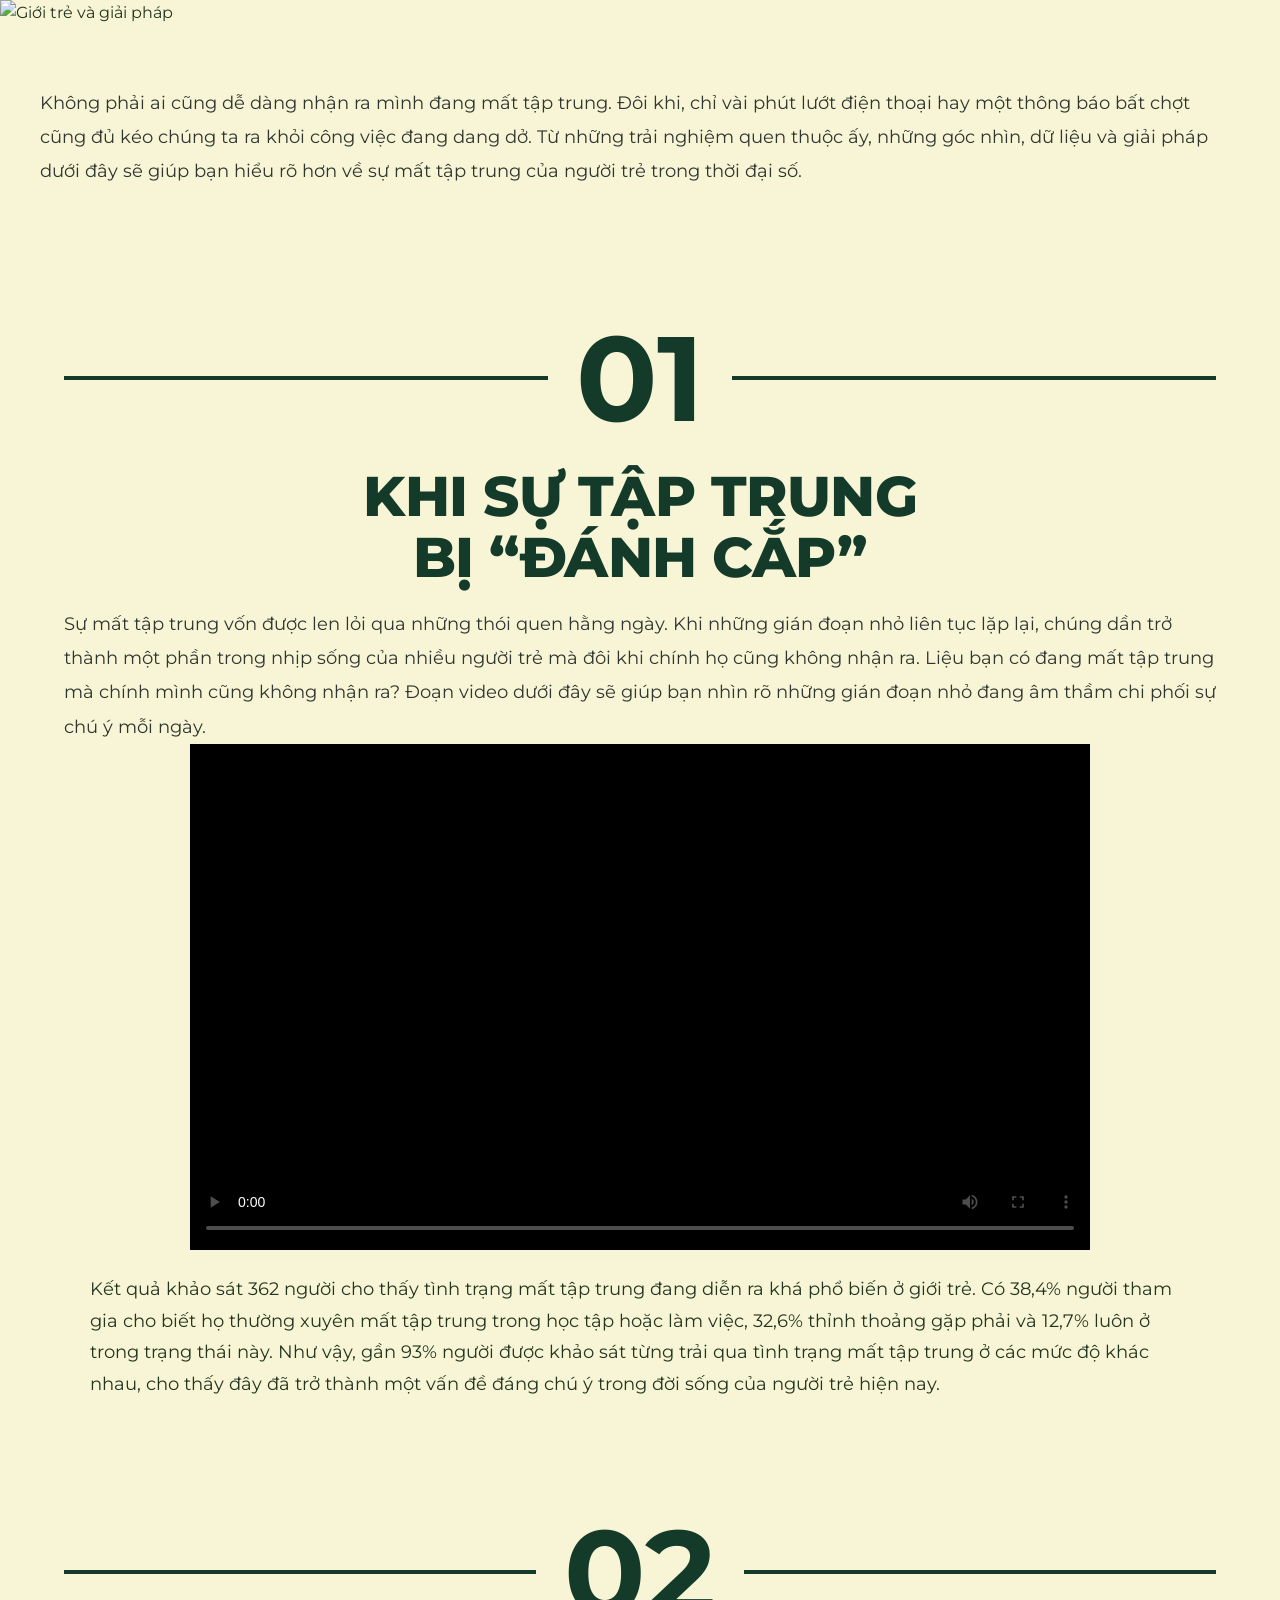
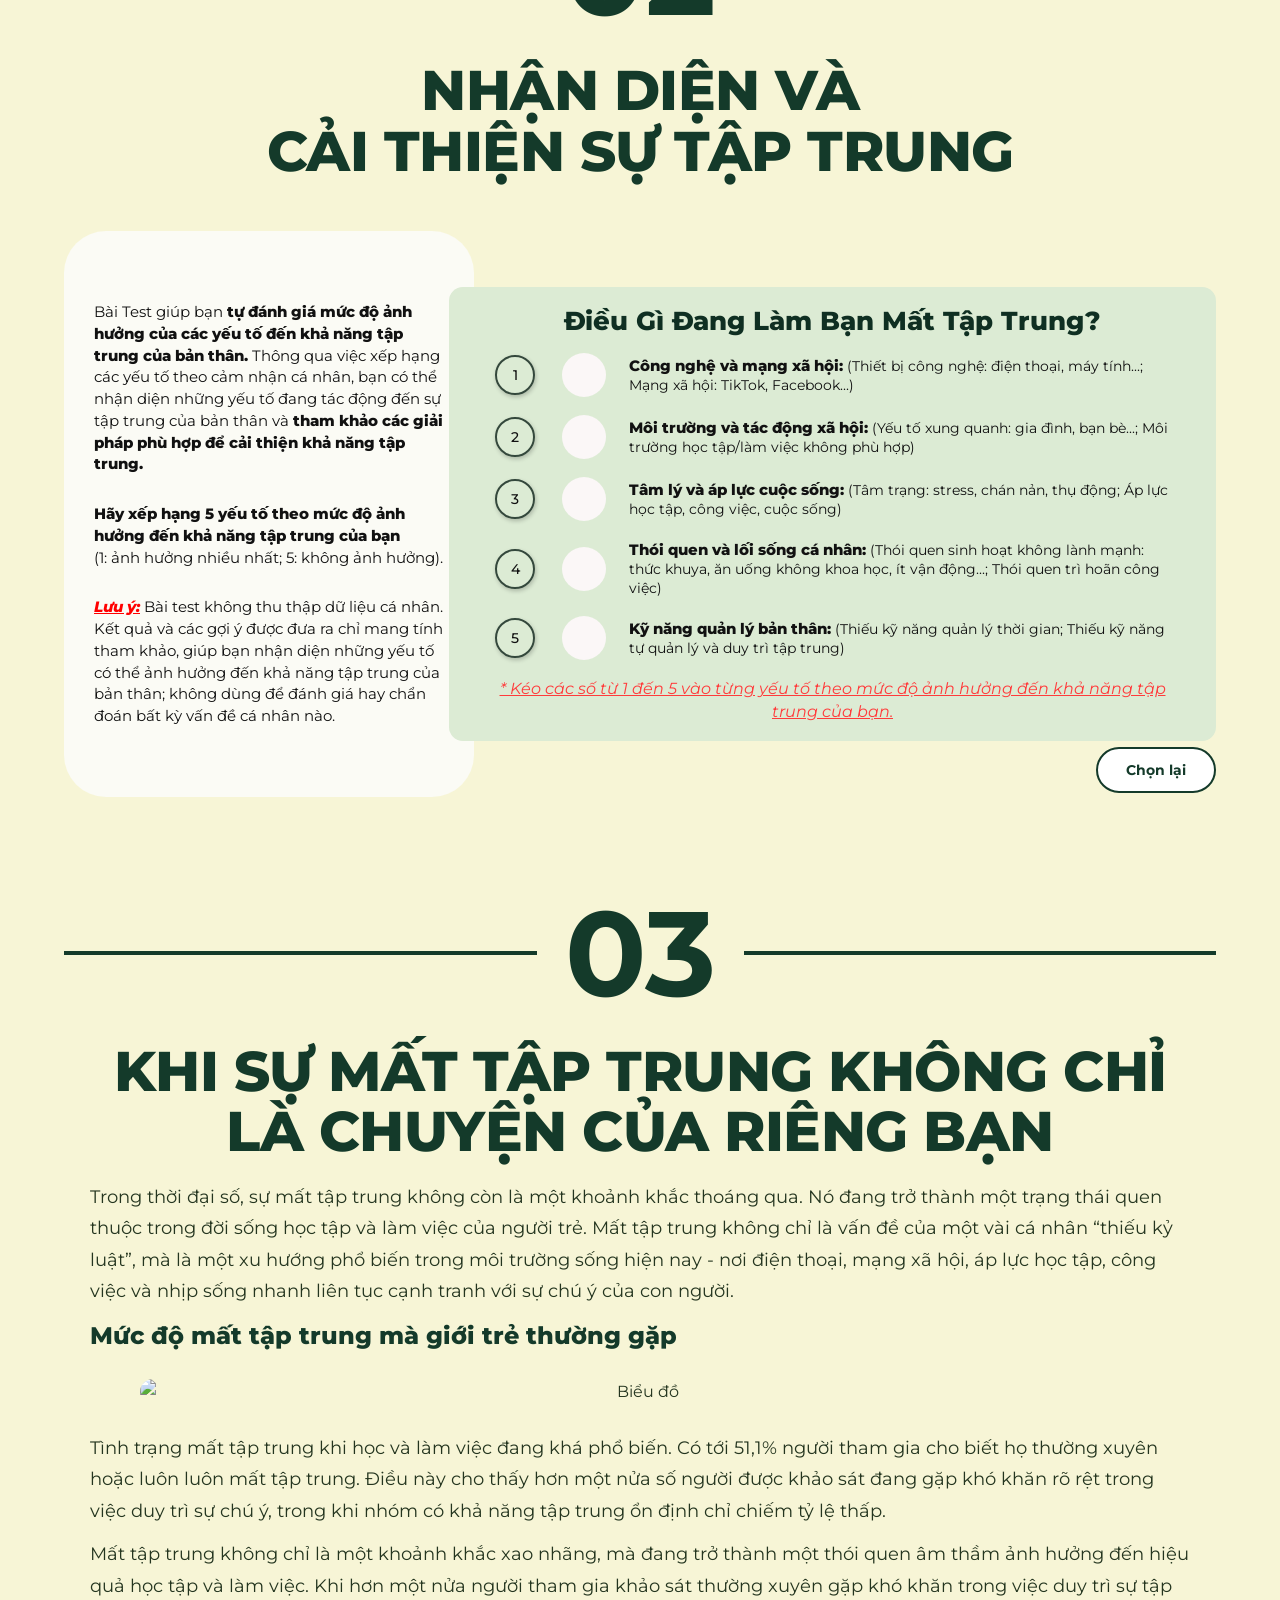
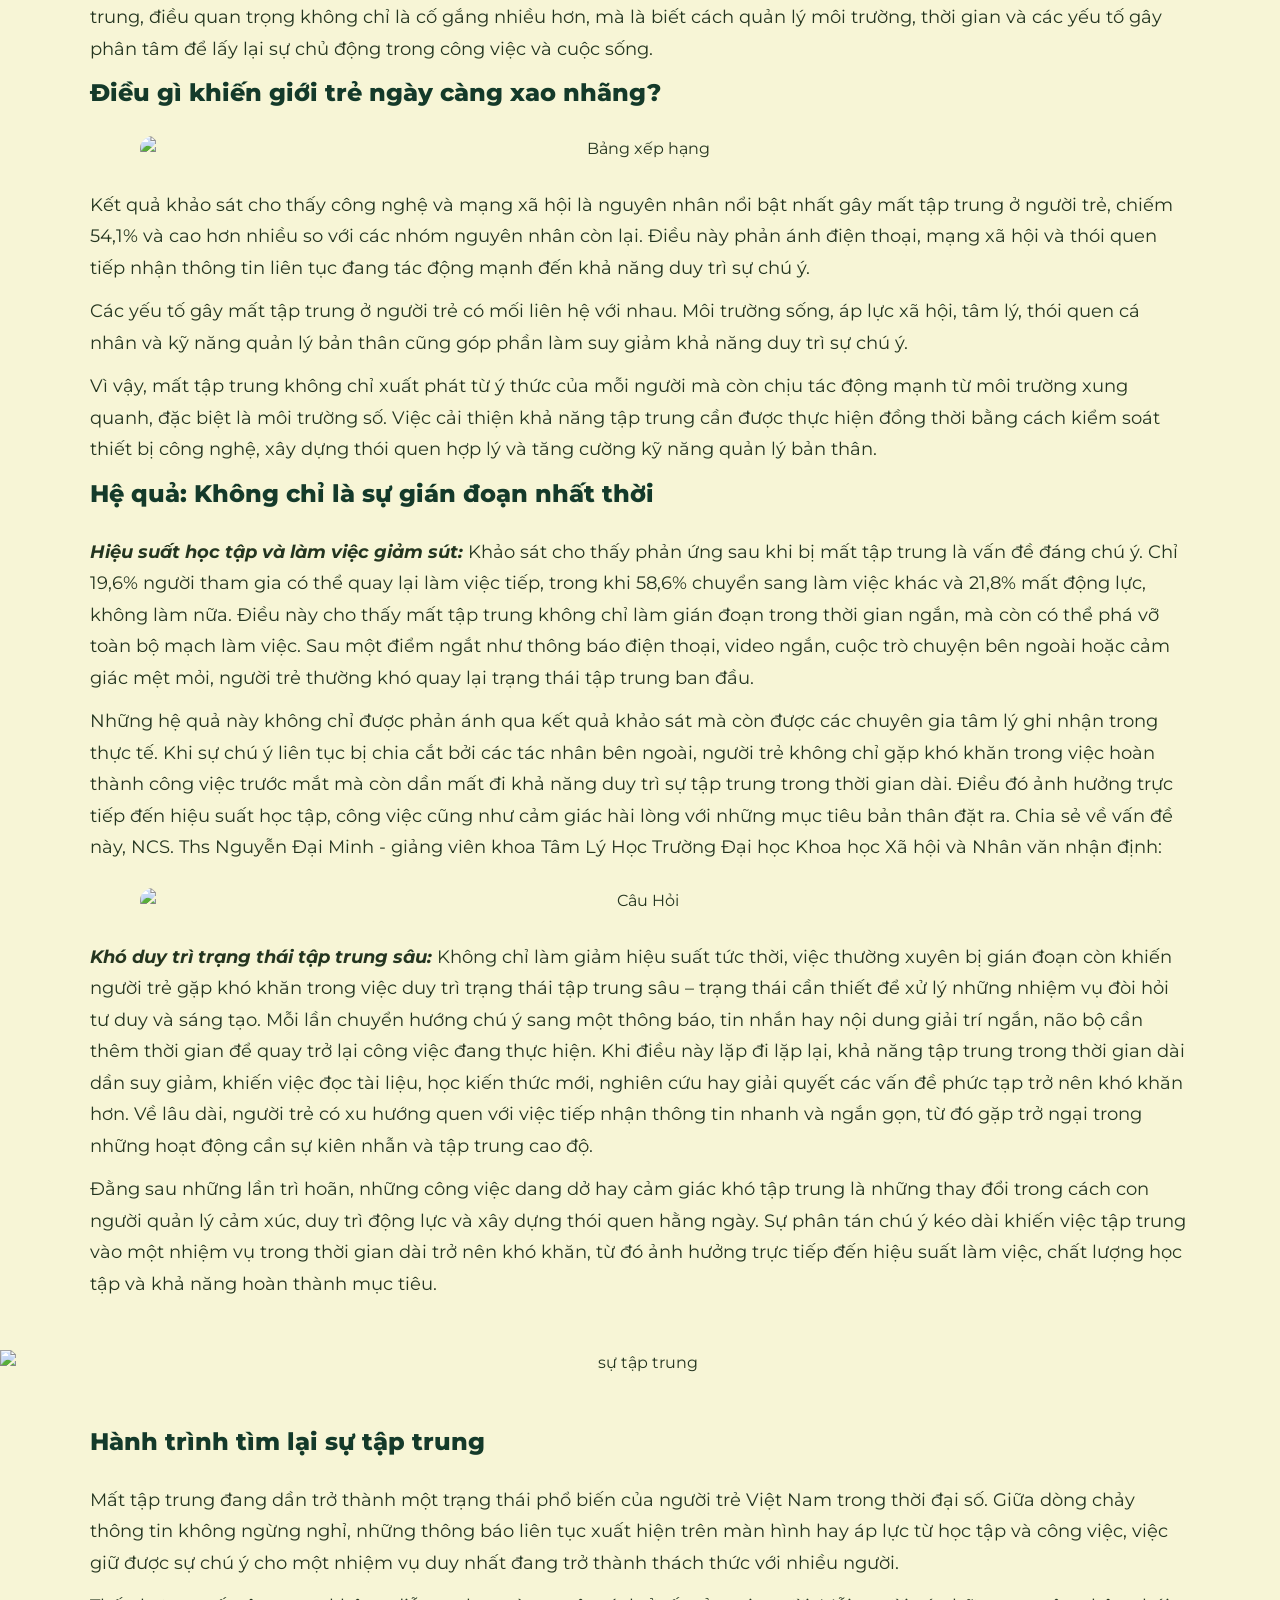
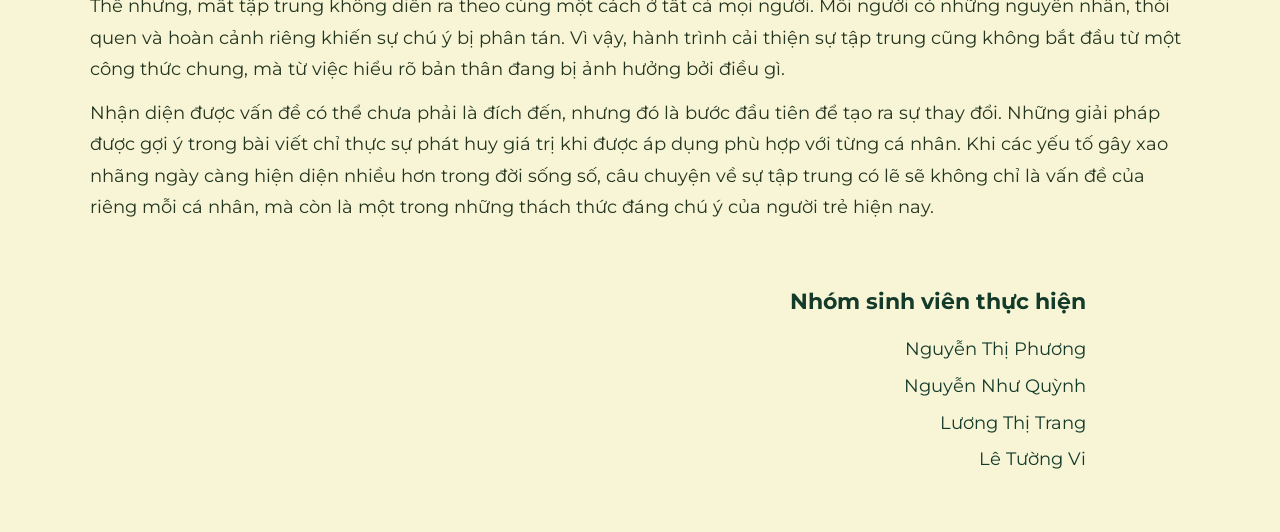
==== commit 20617de3: "feat: thêm dòng kết quả highlight và đổi audio-poster sang video - Hiển thị dòng "Kết quả" (tên yếu " ====
--- a/src/index.html
+++ b/src/index.html
@@ -154,6 +154,8 @@
             <!-- KẾT QUẢ PHẢI NẰM NGOÀI test-wrap -->
             <div id="survey-result" class="survey-result">
 
+                <div id="result-headline" class="result-headline"></div>
+
                 <div id="result-list"></div>
 
                 <button id="show-solution-btn" class="solution-btn">
@@ -205,7 +207,7 @@
                 Điều gì khiến giới trẻ ngày càng xao nhãng?
             </h3>
             <img class="content-img"
-                src="https://res.cloudinary.com/dkmudlfal/image/upload/v1780996710/ChatGPT_Image_Jun_7_2026_06_25_33_PM_1_gejcpe.png"
+                src="https://res.cloudinary.com/dkmudlfal/image/upload/v1781929683/Ảnh_in4_ykkir2.png?fbclid=IwZXh0bgNhZW0CMTEAc3J0YwZhcHBfaWQPNDM3NjI2MzE2OTczNzg4AAEeiMnEBYQOKAzVwDre7E5uE3X9bDywQ8cOwAdts2ij1NYlaNX_nfRA_qbzQRI_aem_WM9szgbfRlbI4lR-qEwzpQ"
                 alt="Bảng xếp hạng">
 
             <p class="text">
--- a/src/home.css
+++ b/src/home.css
@@ -159,6 +159,21 @@
     display: block;
 }
 
+.video-expert {
+    width: 100%;
+    max-width: 900px;
+    margin: 0 auto 24px;
+    border-radius: 20px;
+    overflow: hidden;
+    background: #000;
+}
+
+.video-expert video {
+    width: 100%;
+    height: auto;
+    display: block;
+}
+
 /* FOCUS IMAGE */
 .focus-image {
     display: block;
@@ -254,7 +269,7 @@
 .survey-action {
     max-width: 1170px;
     /* bằng survey-result */
-    margin: 12px auto 0;
+    margin: -16px auto 0;
     display: flex;
     justify-content: flex-end;
 }
@@ -346,6 +361,24 @@
 
     color: #143A2A;
     text-align: left;
+}
+
+.result-headline {
+    margin: 0 0 16px;
+
+    font-size: 20px;
+    font-weight: 700;
+    line-height: 1.7;
+    color: #143A2A;
+}
+
+.result-headline:empty {
+    display: none;
+}
+
+.result-highlight {
+    color: #e1251b;
+    font-weight: 800;
 }
 
 #result-list {
@@ -854,7 +887,7 @@
     display: grid;
     grid-template-columns: 1fr 1fr;
     gap: 20px;
-    padding-bottom: 70px;
+    padding-bottom: 20px;
 }
 
 .library-gallery img {
@@ -2080,7 +2113,7 @@
 /* Nút chọn lại căn phải giống bố cục */
 .survey-action {
     max-width: 1180px !important;
-    margin: 12px auto 0 !important;
+    margin: -100px auto 0 !important;
     display: flex !important;
     justify-content: flex-end !important;
 }
@@ -2450,4 +2483,100 @@
         margin: 6px 0;
         line-height: 1.5;
     }
-}
+      .library-column {
+        display: block !important;
+        padding-top: 20px !important;
+        margin: 24px 0 !important;
+    }
+
+    .left-column {
+        display: flex !important;
+        flex-direction: column !important;
+        gap: 14px !important;
+    }
+
+    .left-column img {
+        width: 100% !important;
+        height: auto !important;
+        max-height: none !important;
+        object-fit: contain !important;
+        border-radius: 16px !important;
+    }
+
+    .right-column {
+        margin-top: 14px !important;
+    }
+
+    .right-column img {
+        width: 100% !important;
+        height: auto !important;
+        max-height: none !important;
+        object-fit: contain !important;
+        border-radius: 16px !important;
+    }
+
+    .text-column {
+        font-size: 13px !important;
+        line-height: 1.6 !important;
+        text-align: left !important;
+        margin-top: 16px !important;
+    }
+}
+
+
+/* =========================================================
+   VIDEO MOBILE POSTER FIX
+   Hiển thị frame giây 1 ổn định hơn trên mobile
+   ========================================================= */
+
+video {
+    background: #000;
+}
+
+.video-box video,
+.video-cafe video,
+.video-meditation video {
+    width: 100%;
+    display: block;
+    aspect-ratio: 16 / 9;
+    object-fit: cover;
+}
+
+.video-meditation {
+    width: 100%;
+    max-width: 900px;
+    margin: 30px auto;
+    aspect-ratio: 16 / 9;
+    border-radius: 18px;
+    overflow: hidden;
+    background: #000;
+}
+
+.video-meditation video {
+    height: 100%;
+    border: 0;
+}
+
+@media (max-width: 767px) {
+    .video-box,
+    .video-cafe,
+    .video-meditation {
+        width: 100% !important;
+        max-width: 100% !important;
+        margin: 20px auto !important;
+        border-radius: 14px !important;
+        overflow: hidden !important;
+        background: #000 !important;
+    }
+
+    .video-box video,
+    .video-cafe video,
+    .video-meditation video {
+        width: 100% !important;
+        height: auto !important;
+        aspect-ratio: 16 / 9 !important;
+        object-fit: cover !important;
+        border-radius: 14px !important;
+        display: block !important;
+    }
+}
